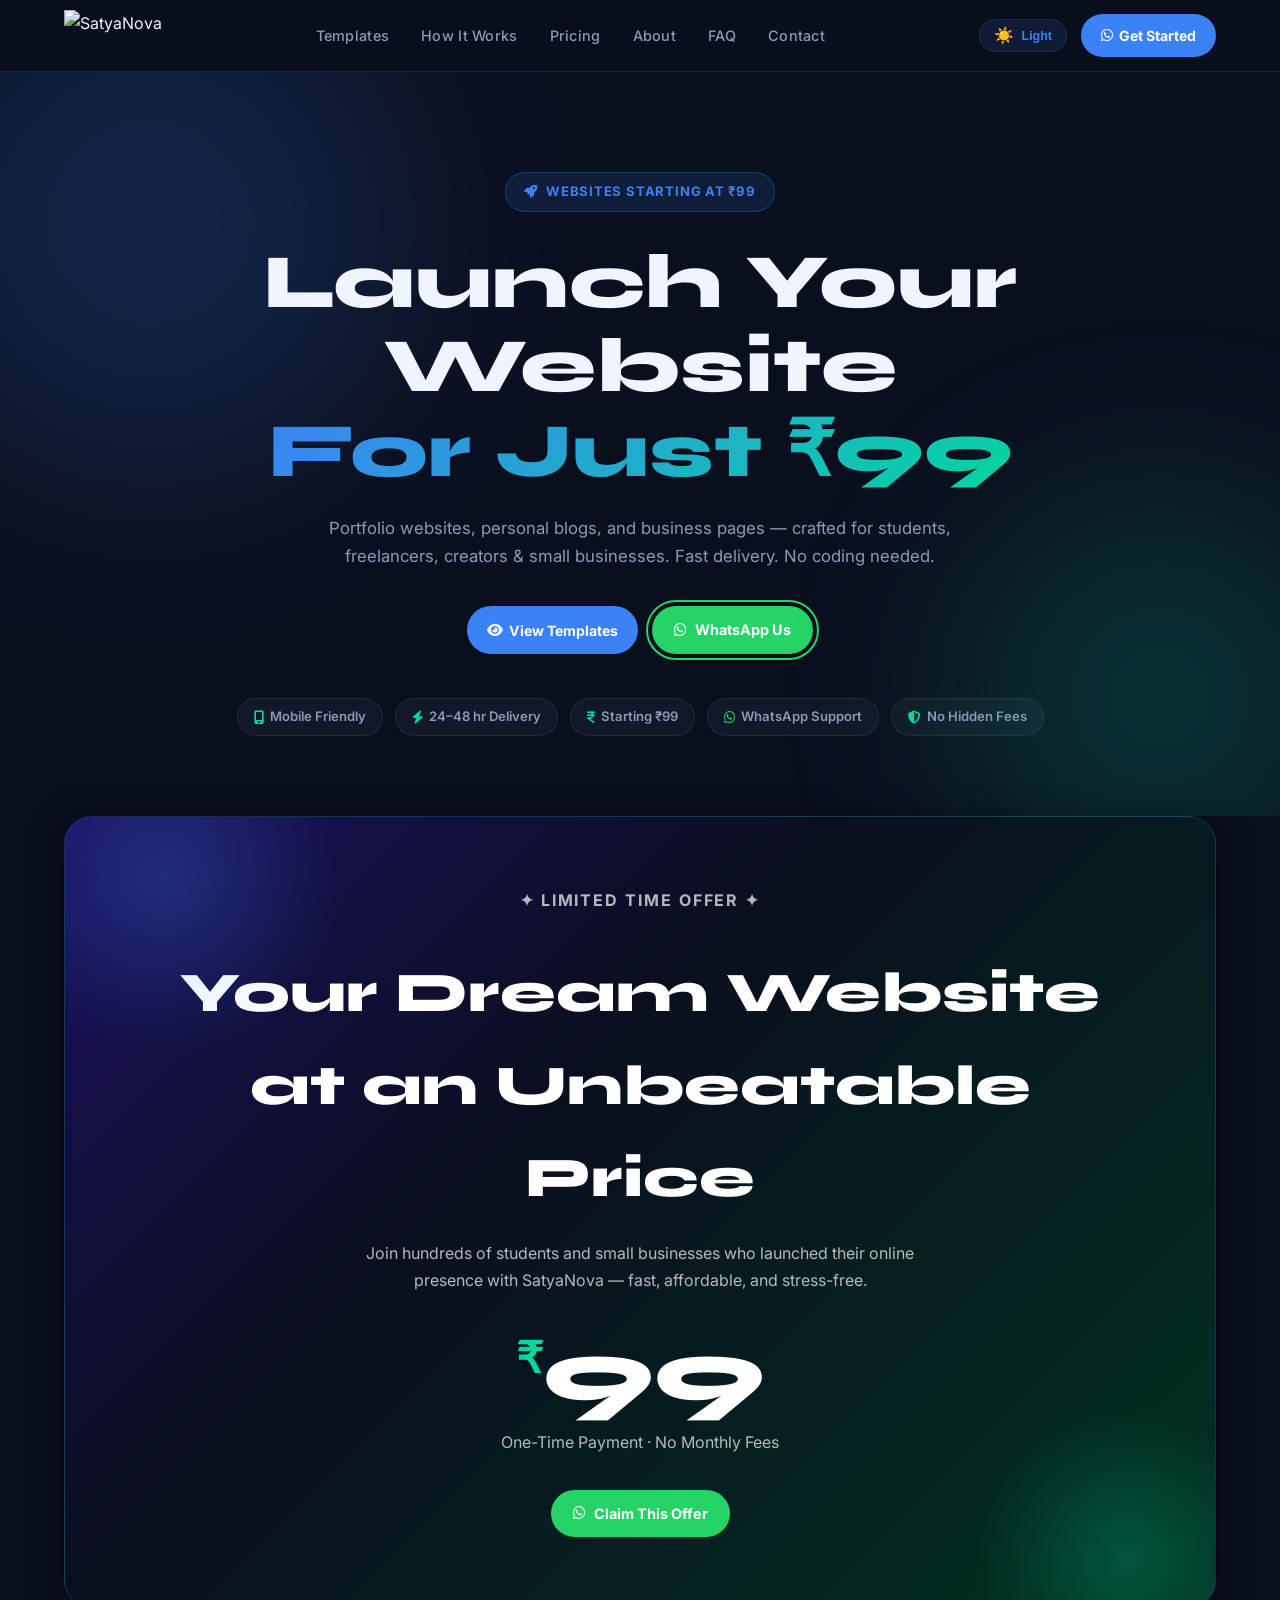
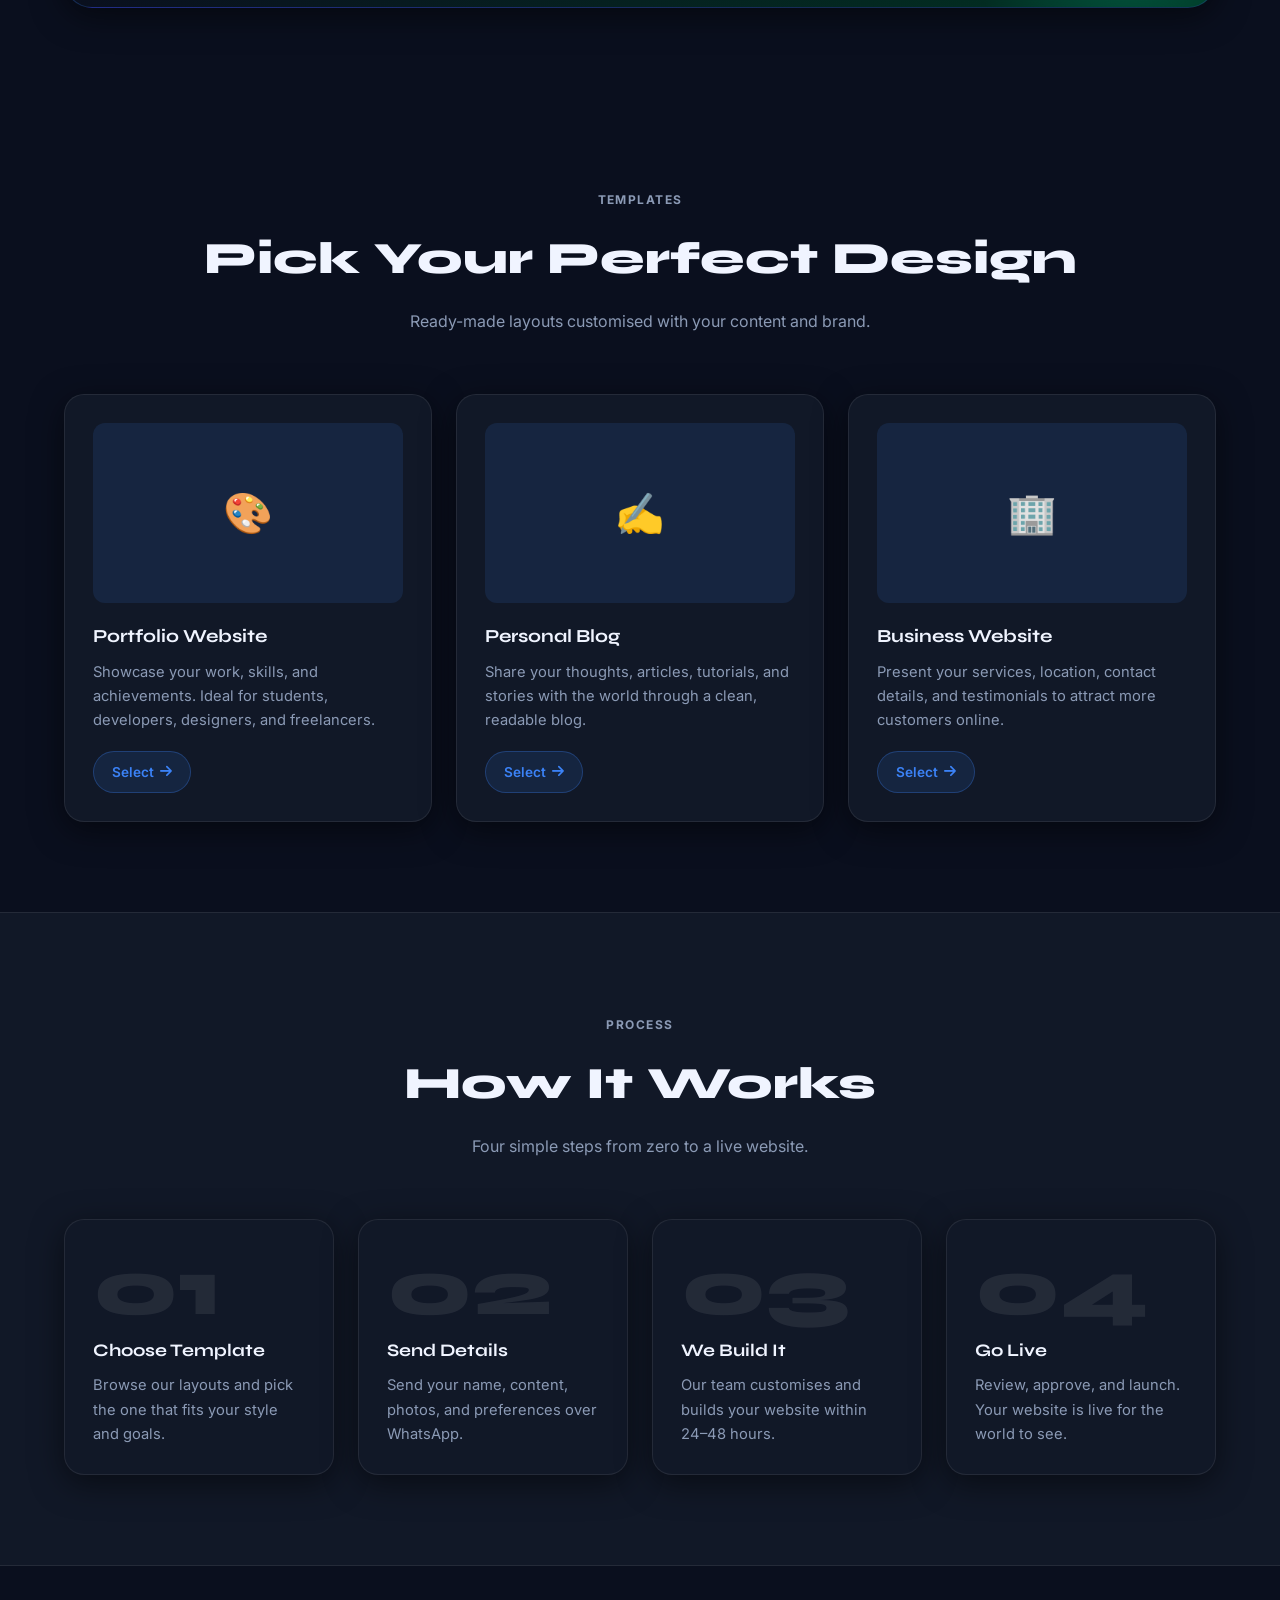
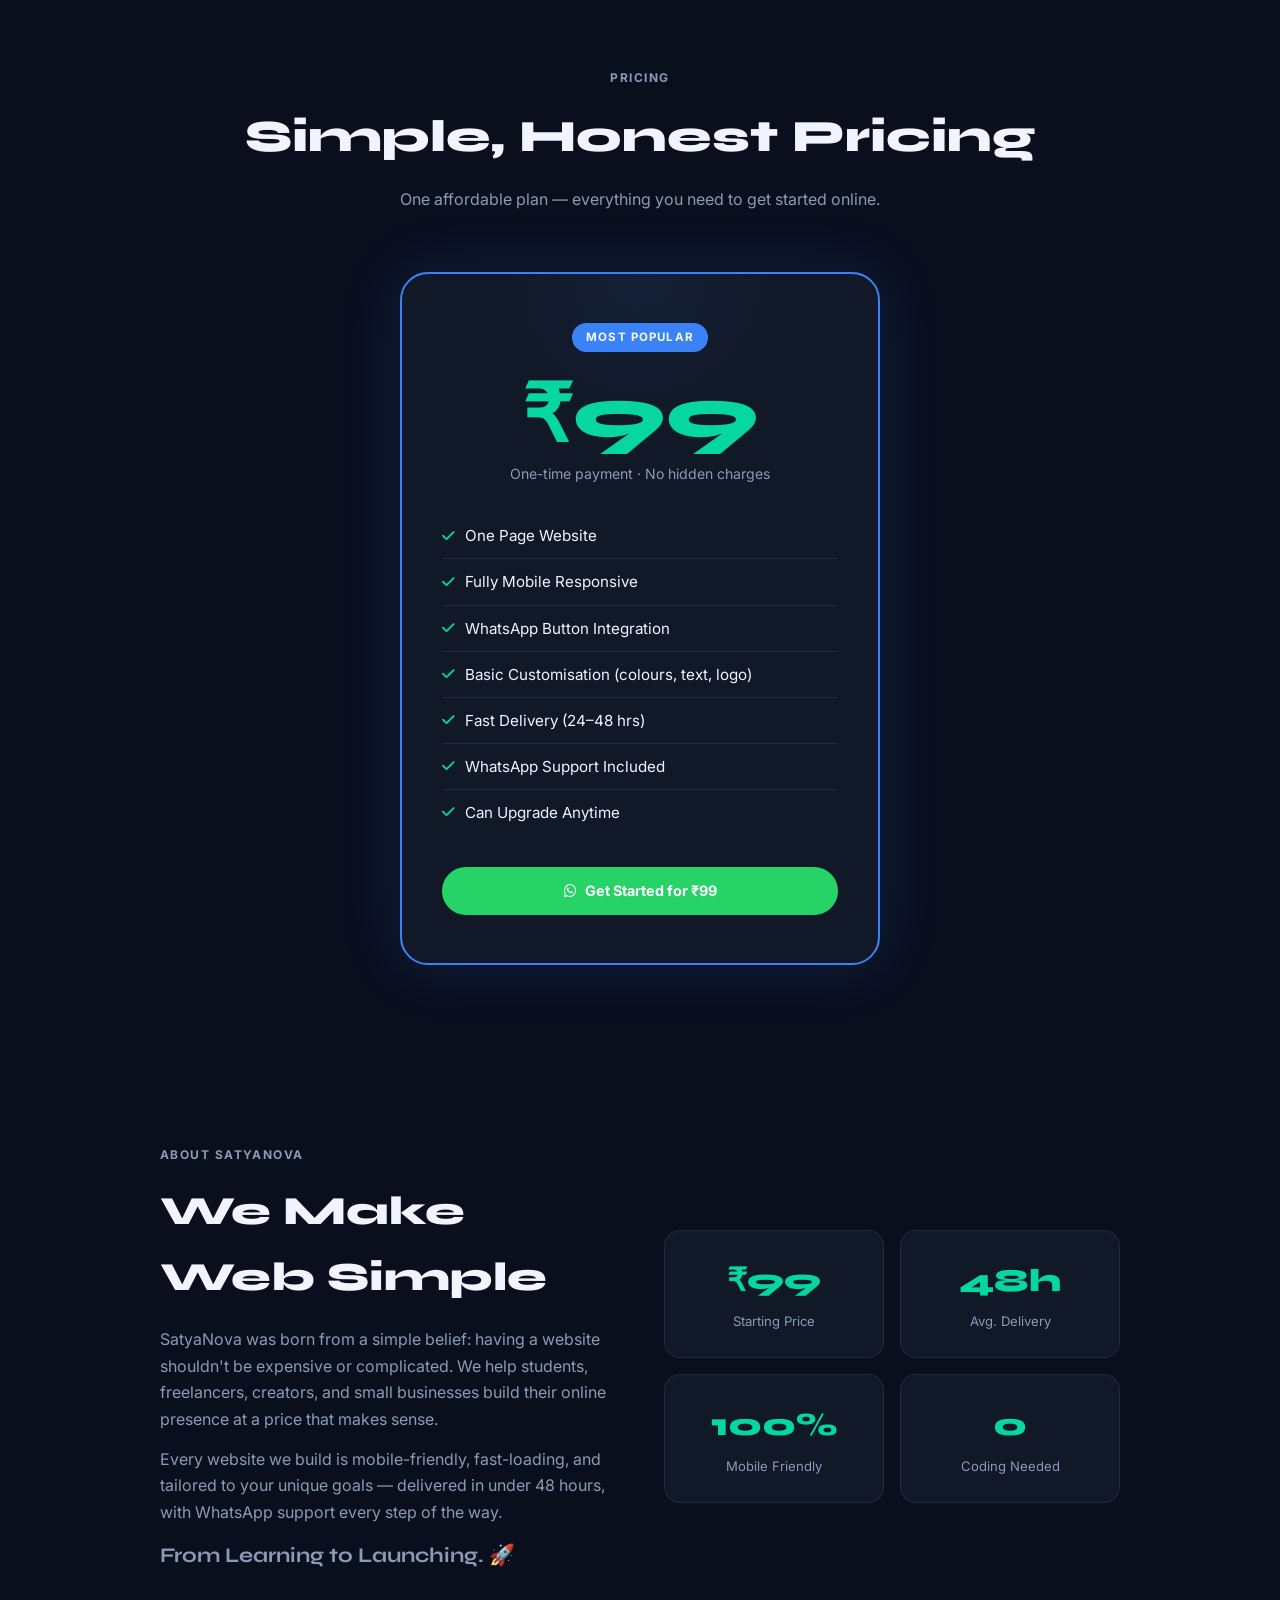
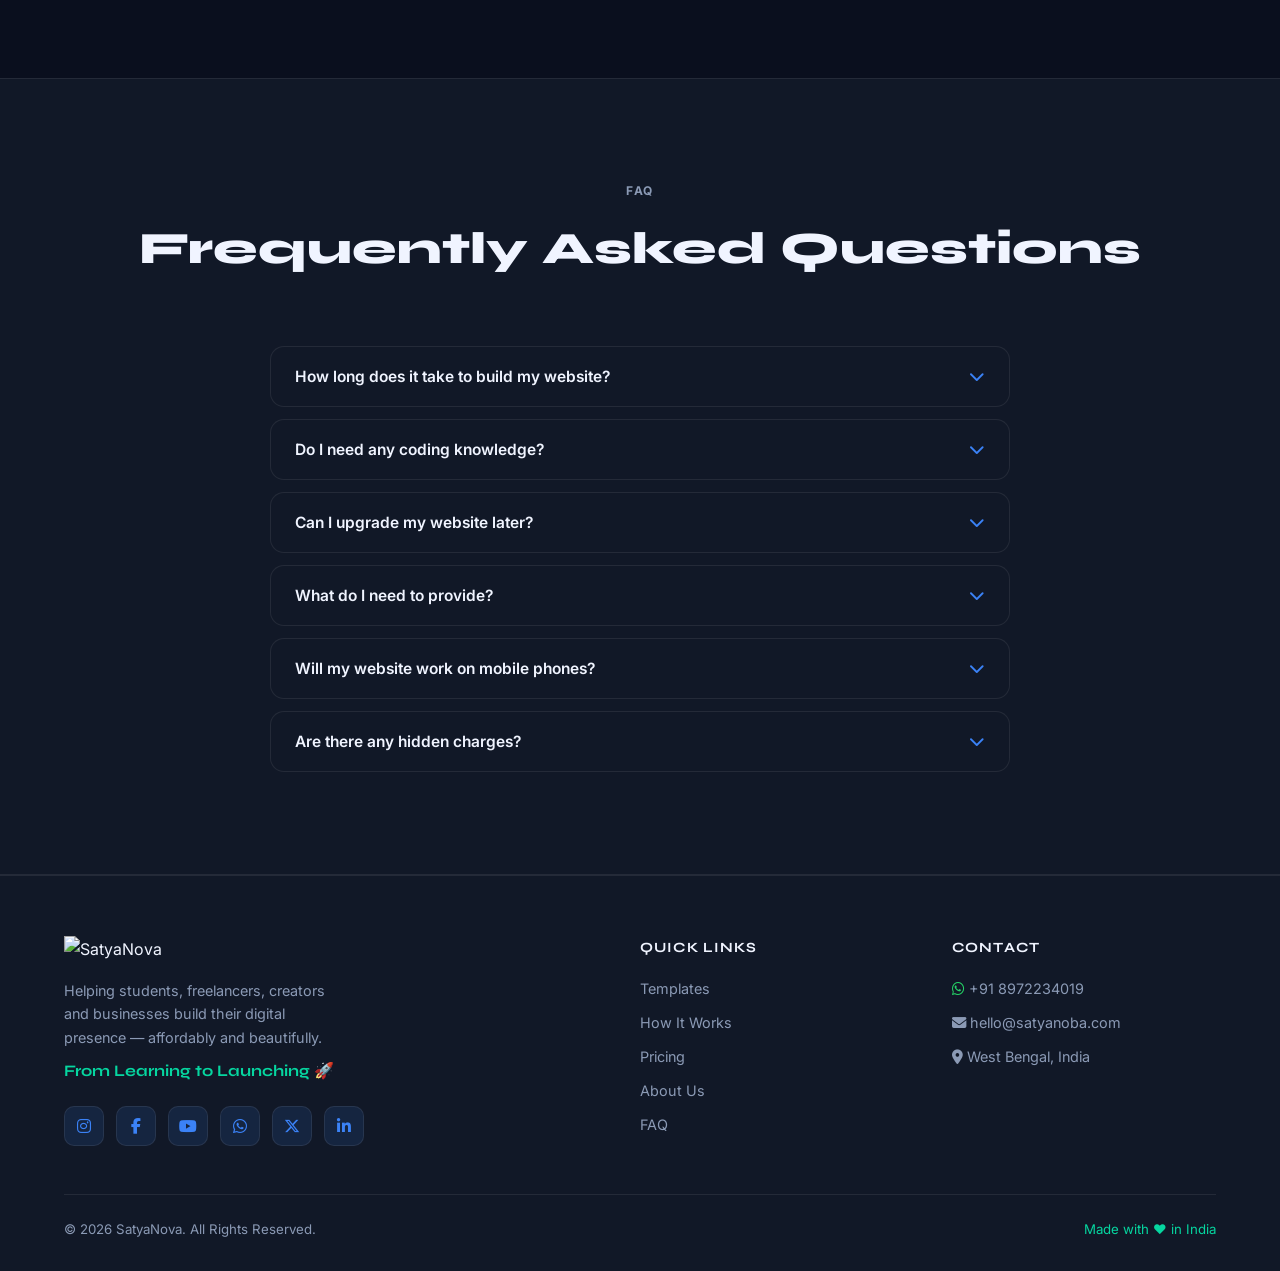
==== index.html @ 3deb3b49 "Update index.html" ====
<!DOCTYPE html>
<html lang="en" data-theme="dark">
<head>
  <meta charset="UTF-8">
  <meta name="viewport" content="width=device-width, initial-scale=1.0">
  <title>SatyaNova – From Learning to Launching</title>

  <!-- Favicon -->
  <link rel="icon" href="Favlogo.png" type="image/png">

  <!-- Google Fonts: Inter for body, Syne for display -->
  <link rel="preconnect" href="https://fonts.googleapis.com">
  <link href="https://fonts.googleapis.com/css2?family=Inter:wght@400;500;600;700&family=Syne:wght@700;800&display=swap" rel="stylesheet">

  <!-- Font Awesome for social icons & hamburger -->
  <link rel="stylesheet" href="https://cdnjs.cloudflare.com/ajax/libs/font-awesome/6.5.0/css/all.min.css">

  <style>
    /* ============================================================
       DESIGN TOKENS — both themes live here as CSS variables
       Light theme is default override via [data-theme="light"]
    ============================================================ */
    :root {
      /* Dark theme palette */
      --bg:          #0a0f1e;
      --bg-card:     #111827;
      --bg-nav:      rgba(10,15,30,0.85);
      --border:      rgba(255,255,255,0.08);
      --text-primary:#f0f4ff;
      --text-muted:  #8b9ab5;
      --accent:      #3b82f6;       /* Blue */
      --accent-soft: rgba(59,130,246,0.12);
      --accent2:     #06d6a0;       /* Mint — signature accent */
      --wa-green:    #25d366;       /* WhatsApp green */
      --wa-hover:    #1ebe5b;
      --shadow:      0 8px 32px rgba(0,0,0,0.5);
      --radius-card: 20px;
      --transition:  0.35s cubic-bezier(0.4,0,0.2,1);
    }

    /* Light theme overrides */
    [data-theme="light"] {
      --bg:          #f0f4ff;
      --bg-card:     #ffffff;
      --bg-nav:      rgba(240,244,255,0.9);
      --border:      rgba(0,0,0,0.08);
      --text-primary:#0a0f1e;
      --text-muted:  #5a6a85;
      --accent:      #2563eb;
      --accent-soft: rgba(37,99,235,0.10);
      --accent2:     #059669;
      --shadow:      0 8px 32px rgba(0,0,0,0.10);
    }

    /* ============================================================
       RESET & BASE
    ============================================================ */
    *, *::before, *::after { margin:0; padding:0; box-sizing:border-box; }
    html { scroll-behavior: smooth; }

    body {
      font-family: 'Inter', sans-serif;
      background: var(--bg);
      color: var(--text-primary);
      line-height: 1.65;
      transition: background var(--transition), color var(--transition);
      overflow-x: hidden;
    }

    /* Smooth theme switch on all key elements */
    header, .card, footer, .mobile-drawer { transition: background var(--transition), border-color var(--transition); }

    /* ============================================================
       NAVBAR
    ============================================================ */
    header {
      position: sticky;
      top: 0;
      z-index: 1000;
      background: var(--bg-nav);
      backdrop-filter: blur(18px);
      -webkit-backdrop-filter: blur(18px);
      border-bottom: 1px solid var(--border);
      padding: 0 5%;
      height: 72px;
      display: flex;
      align-items: center;
      justify-content: space-between;
    }

    /* Logo image */
    .logo img {
      height: 52px;
      object-fit: contain;
      display: block;
    }

    /* Desktop nav links */
    .nav-links {
      display: flex;
      gap: 32px;
      align-items: center;
    }

    .nav-links a {
      text-decoration: none;
      color: var(--text-muted);
      font-size: 0.9rem;
      font-weight: 500;
      letter-spacing: 0.02em;
      transition: color var(--transition);
      position: relative;
    }

    /* Underline hover effect */
    .nav-links a::after {
      content: '';
      position: absolute;
      left: 0; bottom: -4px;
      width: 0; height: 2px;
      background: var(--accent2);
      border-radius: 2px;
      transition: width var(--transition);
    }

    .nav-links a:hover { color: var(--text-primary); }
    .nav-links a:hover::after { width: 100%; }

    /* Right side header group */
    .header-right {
      display: flex;
      align-items: center;
      gap: 14px;
    }

    /* Theme toggle pill */
    .theme-toggle {
      display: flex;
      align-items: center;
      gap: 8px;
      background: var(--accent-soft);
      border: 1px solid var(--border);
      border-radius: 999px;
      padding: 6px 14px;
      cursor: pointer;
      font-size: 0.78rem;
      font-weight: 600;
      color: var(--accent);
      transition: background var(--transition), transform 0.2s;
      user-select: none;
      white-space: nowrap;
    }

    .theme-toggle:hover { transform: scale(1.04); }

    /* Theme icon rotates on switch */
    .theme-toggle .icon {
      font-size: 1rem;
      transition: transform 0.5s cubic-bezier(0.4,0,0.2,1), opacity 0.3s;
    }

    /* Desktop CTA button */
    .btn-primary {
      background: var(--accent);
      color: #fff;
      padding: 10px 20px;
      border-radius: 999px;
      text-decoration: none;
      font-weight: 700;
      font-size: 0.88rem;
      transition: transform 0.2s, box-shadow 0.2s, background var(--transition);
      display: inline-flex;
      align-items: center;
      gap: 6px;
    }

    .btn-primary:hover {
      transform: translateY(-2px);
      box-shadow: 0 6px 20px rgba(59,130,246,0.4);
    }

    /* WhatsApp green button */
    .btn-wa {
      background: var(--wa-green);
      color: #fff;
      padding: 12px 22px;
      border-radius: 999px;
      text-decoration: none;
      font-weight: 700;
      font-size: 0.9rem;
      display: inline-flex;
      align-items: center;
      gap: 8px;
      transition: transform 0.2s, box-shadow 0.2s;
    }

    .btn-wa:hover {
      background: var(--wa-hover);
      transform: translateY(-2px);
      box-shadow: 0 6px 20px rgba(37,211,102,0.45);
    }

    /* Hamburger icon — mobile only */
    .hamburger {
      display: none;
      background: none;
      border: none;
      color: var(--text-primary);
      font-size: 1.6rem;
      cursor: pointer;
      padding: 4px;
      transition: transform 0.3s;
    }

    /* ============================================================
       MOBILE DRAWER MENU
    ============================================================ */
    .mobile-drawer {
      position: fixed;
      top: 72px; left: 0; right: 0;
      background: var(--bg-card);
      border-bottom: 1px solid var(--border);
      z-index: 999;
      padding: 20px 5% 28px;
      display: flex;
      flex-direction: column;
      gap: 4px;

      /* Slide in/out animation */
      transform: translateY(-110%);
      opacity: 0;
      transition: transform 0.4s cubic-bezier(0.4,0,0.2,1), opacity 0.3s;
      pointer-events: none;
    }

    /* Drawer open state */
    .mobile-drawer.open {
      transform: translateY(0);
      opacity: 1;
      pointer-events: all;
    }

    .mobile-drawer a {
      text-decoration: none;
      color: var(--text-primary);
      font-size: 1rem;
      font-weight: 500;
      padding: 12px 0;
      border-bottom: 1px solid var(--border);
      display: flex;
      align-items: center;
      gap: 10px;
      transition: color 0.2s, padding-left 0.2s;
    }

    .mobile-drawer a:hover { color: var(--accent2); padding-left: 6px; }
    .mobile-drawer a:last-child { border-bottom: none; }

    /* Green WhatsApp button inside mobile menu */
    .mobile-drawer .drawer-wa {
      margin-top: 16px;
      background: var(--wa-green);
      color: #fff;
      padding: 14px;
      border-radius: 14px;
      text-align: center;
      font-weight: 700;
      justify-content: center;
      border-bottom: none;
    }

    .mobile-drawer .drawer-wa:hover {
      background: var(--wa-hover);
      padding-left: 0;
      color: #fff;
    }

    /* ============================================================
       HERO SECTION
    ============================================================ */
    .hero {
      text-align: center;
      padding: 100px 5% 80px;
      position: relative;
      overflow: hidden;
    }

    /* Ambient glow blobs behind hero */
    .hero::before, .hero::after {
      content: '';
      position: absolute;
      border-radius: 50%;
      filter: blur(100px);
      opacity: 0.18;
      pointer-events: none;
      transition: opacity var(--transition);
    }

    .hero::before {
      width: 500px; height: 500px;
      background: var(--accent);
      top: -100px; left: -100px;
    }

    .hero::after {
      width: 400px; height: 400px;
      background: var(--accent2);
      bottom: -80px; right: -80px;
    }

    /* Animated badge */
    .badge {
      display: inline-flex;
      align-items: center;
      gap: 8px;
      background: var(--accent-soft);
      border: 1px solid rgba(59,130,246,0.3);
      color: var(--accent);
      padding: 8px 18px;
      border-radius: 999px;
      font-size: 0.82rem;
      font-weight: 700;
      letter-spacing: 0.06em;
      text-transform: uppercase;
      margin-bottom: 28px;
      animation: fadeSlideDown 0.7s ease both;
    }

    /* Big headline using Syne display face */
    .hero h1 {
      font-family: 'Syne', sans-serif;
      font-size: clamp(2.4rem, 6vw, 5rem);
      font-weight: 800;
      line-height: 1.1;
      margin-bottom: 22px;
      animation: fadeSlideDown 0.7s 0.1s ease both;
    }

    /* Gradient text on highlighted word */
    .hero h1 .highlight {
      background: linear-gradient(135deg, var(--accent), var(--accent2));
      -webkit-background-clip: text;
      -webkit-text-fill-color: transparent;
      background-clip: text;
    }

    .hero-sub {
      max-width: 640px;
      margin: 0 auto 36px;
      color: var(--text-muted);
      font-size: 1.05rem;
      animation: fadeSlideDown 0.7s 0.2s ease both;
    }

    .hero-buttons {
      display: flex;
      justify-content: center;
      flex-wrap: wrap;
      gap: 14px;
      animation: fadeSlideDown 0.7s 0.3s ease both;
    }

    /* Trust tags row */
    .trust-row {
      display: flex;
      justify-content: center;
      flex-wrap: wrap;
      gap: 12px;
      margin-top: 44px;
      animation: fadeSlideDown 0.7s 0.4s ease both;
    }

    .trust-tag {
      display: inline-flex;
      align-items: center;
      gap: 6px;
      background: var(--bg-card);
      border: 1px solid var(--border);
      border-radius: 999px;
      padding: 7px 16px;
      font-size: 0.82rem;
      font-weight: 600;
      color: var(--text-muted);
    }

    .trust-tag i { color: var(--accent2); }

    /* ============================================================
       POSTER / PROMO BANNER
    ============================================================ */
    .poster {
      margin: 0 5% 80px;
      border-radius: 28px;
      background: linear-gradient(135deg, #1a1060 0%, #0a0f1e 40%, #003322 100%);
      border: 1px solid rgba(59,130,246,0.25);
      padding: 70px 8%;
      text-align: center;
      position: relative;
      overflow: hidden;
      box-shadow: var(--shadow);
    }

    /* Poster decorative blobs */
    .poster::before {
      content: '';
      position: absolute;
      width: 360px; height: 360px;
      background: radial-gradient(circle, #3b82f6 0%, transparent 70%);
      top: -120px; left: -80px;
      opacity: 0.25;
    }

    .poster::after {
      content: '';
      position: absolute;
      width: 300px; height: 300px;
      background: radial-gradient(circle, #06d6a0 0%, transparent 70%);
      bottom: -100px; right: -60px;
      opacity: 0.22;
    }

    .poster-eyebrow {
      font-size: 0.78rem;
      font-weight: 700;
      letter-spacing: 0.12em;
      text-transform: uppercase;
      color: var(--accent2);
      margin-bottom: 16px;
    }

    .poster h2 {
      font-family: 'Syne', sans-serif;
      font-size: clamp(1.8rem, 4.5vw, 3.5rem);
      font-weight: 800;
      color: #fff;
      margin-bottom: 16px;
      text-align: center;
    }

    .poster p {
      color: rgba(255,255,255,0.7);
      max-width: 560px;
      margin: 0 auto 34px;
      font-size: 1rem;
    }

    .poster-price {
      font-family: 'Syne', sans-serif;
      font-size: clamp(3rem, 8vw, 6rem);
      font-weight: 800;
      color: #fff;
      line-height: 1;
      margin-bottom: 6px;
    }

    .poster-price sup {
      font-size: 0.45em;
      color: var(--accent2);
      vertical-align: super;
    }

    .poster-label {
      color: rgba(255,255,255,0.55);
      font-size: 0.85rem;
      margin-bottom: 30px;
    }

    /* Light theme poster adjustments */
    [data-theme="light"] .poster {
      background: linear-gradient(135deg, #1d4ed8 0%, #0ea5e9 50%, #059669 100%);
    }

    /* ============================================================
       SECTION LAYOUT
    ============================================================ */
    section {
      padding: 90px 5%;
    }

    .section-header {
      text-align: center;
      margin-bottom: 60px;
    }

    .section-eyebrow {
      font-size: 0.75rem;
      font-weight: 700;
      letter-spacing: 0.12em;
      text-transform: uppercase;
      color: var(--accent2);
      margin-bottom: 12px;
    }

    .section-header h2 {
      font-family: 'Syne', sans-serif;
      font-size: clamp(1.8rem, 4vw, 2.8rem);
      font-weight: 800;
      margin-bottom: 0;
    }

    .section-header p {
      color: var(--text-muted);
      margin-top: 12px;
      max-width: 560px;
      margin-left: auto;
      margin-right: auto;
    }

    /* Grid layouts */
    .grid-3 {
      display: grid;
      grid-template-columns: repeat(auto-fit, minmax(270px, 1fr));
      gap: 24px;
    }

    .grid-4 {
      display: grid;
      grid-template-columns: repeat(auto-fit, minmax(200px, 1fr));
      gap: 24px;
    }

    /* ============================================================
       CARDS
    ============================================================ */
    .card {
      background: var(--bg-card);
      border: 1px solid var(--border);
      border-radius: var(--radius-card);
      padding: 28px;
      box-shadow: var(--shadow);
      transition: transform 0.3s, box-shadow 0.3s, border-color 0.3s;
    }

    .card:hover {
      transform: translateY(-6px);
      box-shadow: 0 20px 48px rgba(59,130,246,0.15);
      border-color: rgba(59,130,246,0.35);
    }

    /* Template card image */
    .card .card-img {
      width: 100%;
      height: 180px;
      object-fit: cover;
      border-radius: 12px;
      background: var(--accent-soft);
      margin-bottom: 18px;
      display: flex;
      align-items: center;
      justify-content: center;
      color: var(--accent);
      font-size: 2.5rem;
    }

    .card h3 {
      font-family: 'Syne', sans-serif;
      font-size: 1.15rem;
      font-weight: 700;
      margin-bottom: 8px;
    }

    .card p { color: var(--text-muted); font-size: 0.92rem; }

    /* Select button inside template card */
    .card .btn-select {
      margin-top: 18px;
      display: inline-flex;
      align-items: center;
      gap: 6px;
      background: var(--accent-soft);
      color: var(--accent);
      border: 1px solid rgba(59,130,246,0.3);
      padding: 9px 18px;
      border-radius: 999px;
      text-decoration: none;
      font-size: 0.85rem;
      font-weight: 600;
      transition: background 0.2s, transform 0.2s;
    }

    .card .btn-select:hover {
      background: var(--accent);
      color: #fff;
      transform: translateX(4px);
    }

    /* ============================================================
       HOW IT WORKS — step cards with large number
    ============================================================ */
    .step-card {
      position: relative;
      overflow: hidden;
    }

    .step-num {
      font-family: 'Syne', sans-serif;
      font-size: 5rem;
      font-weight: 800;
      color: var(--border);
      line-height: 1;
      margin-bottom: 8px;
      transition: color var(--transition);
    }

    .step-card:hover .step-num { color: var(--accent-soft); }

    .step-card h3 {
      font-family: 'Syne', sans-serif;
      font-size: 1.1rem;
      font-weight: 700;
      margin-bottom: 8px;
    }

    /* ============================================================
       PRICING CARD
    ============================================================ */
    .pricing-wrap {
      max-width: 480px;
      margin: 0 auto;
    }

    .pricing-card {
      background: var(--bg-card);
      border: 2px solid var(--accent);
      border-radius: 28px;
      padding: 48px 40px;
      text-align: center;
      box-shadow: 0 0 60px rgba(59,130,246,0.15);
      position: relative;
      overflow: hidden;
    }

    /* Subtle glow ring */
    .pricing-card::before {
      content: '';
      position: absolute;
      width: 300px; height: 300px;
      background: radial-gradient(circle, var(--accent) 0%, transparent 70%);
      top: -150px; left: 50%;
      transform: translateX(-50%);
      opacity: 0.08;
    }

    .pricing-badge {
      display: inline-block;
      background: var(--accent);
      color: #fff;
      font-size: 0.72rem;
      font-weight: 700;
      letter-spacing: 0.1em;
      text-transform: uppercase;
      padding: 5px 14px;
      border-radius: 999px;
      margin-bottom: 24px;
    }

    .price-big {
      font-family: 'Syne', sans-serif;
      font-size: 5rem;
      font-weight: 800;
      color: var(--accent2);
      line-height: 1;
      margin-bottom: 6px;
    }

    .price-sub {
      color: var(--text-muted);
      font-size: 0.88rem;
      margin-bottom: 28px;
    }

    .features-list {
      list-style: none;
      margin-bottom: 32px;
      text-align: left;
    }

    .features-list li {
      padding: 10px 0;
      border-bottom: 1px solid var(--border);
      display: flex;
      align-items: center;
      gap: 10px;
      font-size: 0.95rem;
    }

    .features-list li i { color: var(--accent2); font-size: 0.9rem; }
    .features-list li:last-child { border-bottom: none; }

    /* ============================================================
       ABOUT SECTION
    ============================================================ */
    .about-grid {
      display: grid;
      grid-template-columns: 1fr 1fr;
      gap: 48px;
      align-items: center;
      max-width: 960px;
      margin: 0 auto;
    }

    .about-text h2 {
      font-family: 'Syne', sans-serif;
      font-size: clamp(1.8rem, 3.5vw, 2.5rem);
      font-weight: 800;
      margin-bottom: 16px;
      text-align: left;
    }

    .about-text p { color: var(--text-muted); margin-bottom: 14px; }

    .about-tagline {
      font-family: 'Syne', sans-serif;
      font-size: 1.3rem;
      font-weight: 700;
      color: var(--accent2);
      margin-top: 8px;
    }

    /* Stats boxes */
    .stats-grid {
      display: grid;
      grid-template-columns: 1fr 1fr;
      gap: 16px;
    }

    .stat-box {
      background: var(--bg-card);
      border: 1px solid var(--border);
      border-radius: 16px;
      padding: 24px 18px;
      text-align: center;
    }

    .stat-box .stat-num {
      font-family: 'Syne', sans-serif;
      font-size: 2rem;
      font-weight: 800;
      color: var(--accent2);
    }

    .stat-box .stat-label {
      color: var(--text-muted);
      font-size: 0.82rem;
      margin-top: 4px;
    }

    /* ============================================================
       FAQ
    ============================================================ */
    .faq-wrap {
      max-width: 740px;
      margin: 0 auto;
    }

    /* Accordion item */
    .faq-item {
      background: var(--bg-card);
      border: 1px solid var(--border);
      border-radius: 14px;
      margin-bottom: 12px;
      overflow: hidden;
      transition: border-color 0.3s;
    }

    .faq-item.open { border-color: rgba(59,130,246,0.4); }

    .faq-q {
      width: 100%;
      background: none;
      border: none;
      color: var(--text-primary);
      padding: 20px 24px;
      text-align: left;
      font-size: 0.97rem;
      font-weight: 600;
      cursor: pointer;
      display: flex;
      justify-content: space-between;
      align-items: center;
      gap: 16px;
      font-family: 'Inter', sans-serif;
    }

    .faq-q .arrow {
      flex-shrink: 0;
      color: var(--accent);
      transition: transform 0.35s;
    }

    .faq-item.open .faq-q .arrow { transform: rotate(180deg); }

    .faq-a {
      max-height: 0;
      overflow: hidden;
      transition: max-height 0.4s cubic-bezier(0.4,0,0.2,1), padding 0.3s;
      color: var(--text-muted);
      font-size: 0.92rem;
      padding: 0 24px;
    }

    .faq-item.open .faq-a { max-height: 200px; padding-bottom: 20px; }

    /* ============================================================
       FOOTER
    ============================================================ */
    footer {
      background: var(--bg-card);
      border-top: 1px solid var(--border);
      padding: 60px 5% 30px;
    }

    .footer-top {
      display: grid;
      grid-template-columns: 2fr 1fr 1fr;
      gap: 48px;
      margin-bottom: 48px;
    }

    .footer-brand img { height: 56px; margin-bottom: 16px; }

    .footer-brand p {
      color: var(--text-muted);
      font-size: 0.9rem;
      max-width: 280px;
    }

    .footer-brand .tagline {
      font-family: 'Syne', sans-serif;
      font-size: 1rem;
      font-weight: 700;
      color: var(--accent2);
      margin-top: 8px;
    }

    /* Social icons row */
    .social-row {
      display: flex;
      gap: 12px;
      margin-top: 22px;
      flex-wrap: wrap;
    }

    .social-link {
      width: 40px; height: 40px;
      border-radius: 10px;
      background: var(--accent-soft);
      border: 1px solid var(--border);
      display: flex;
      align-items: center;
      justify-content: center;
      color: var(--accent);
      text-decoration: none;
      font-size: 1rem;
      transition: background 0.2s, transform 0.2s, color 0.2s;
    }

    .social-link:hover { transform: translateY(-3px); }
    .social-link.ig:hover { background: #e1306c; color: #fff; border-color: #e1306c; }
    .social-link.fb:hover { background: #1877f2; color: #fff; border-color: #1877f2; }
    .social-link.yt:hover { background: #ff0000; color: #fff; border-color: #ff0000; }
    .social-link.wa:hover { background: var(--wa-green); color: #fff; border-color: var(--wa-green); }
    .social-link.tw:hover { background: #1da1f2; color: #fff; border-color: #1da1f2; }
    .social-link.li:hover { background: #0a66c2; color: #fff; border-color: #0a66c2; }

    /* Footer nav columns */
    .footer-col h4 {
      font-family: 'Syne', sans-serif;
      font-size: 0.88rem;
      font-weight: 700;
      letter-spacing: 0.08em;
      text-transform: uppercase;
      color: var(--text-primary);
      margin-bottom: 18px;
    }

    .footer-col a {
      display: block;
      text-decoration: none;
      color: var(--text-muted);
      font-size: 0.9rem;
      margin-bottom: 10px;
      transition: color 0.2s;
    }

    .footer-col a:hover { color: var(--accent2); }

    /* Footer bottom bar */
    .footer-bottom {
      border-top: 1px solid var(--border);
      padding-top: 24px;
      display: flex;
      justify-content: space-between;
      align-items: center;
      flex-wrap: wrap;
      gap: 12px;
      font-size: 0.83rem;
      color: var(--text-muted);
    }

    /* ============================================================
       ANIMATIONS
    ============================================================ */
    @keyframes fadeSlideDown {
      from { opacity: 0; transform: translateY(-20px); }
      to   { opacity: 1; transform: translateY(0); }
    }

    /* Scroll reveal — js adds .revealed */
    .reveal {
      opacity: 0;
      transform: translateY(32px);
      transition: opacity 0.65s cubic-bezier(0.4,0,0.2,1),
                  transform 0.65s cubic-bezier(0.4,0,0.2,1);
    }

    .reveal.revealed {
      opacity: 1;
      transform: translateY(0);
    }

    /* Stagger children inside a grid */
    .reveal-stagger > * {
      opacity: 0;
      transform: translateY(28px);
      transition: opacity 0.55s cubic-bezier(0.4,0,0.2,1),
                  transform 0.55s cubic-bezier(0.4,0,0.2,1);
    }

    .reveal-stagger.revealed > *:nth-child(1) { transition-delay: 0s;    opacity:1; transform:none; }
    .reveal-stagger.revealed > *:nth-child(2) { transition-delay: 0.1s;  opacity:1; transform:none; }
    .reveal-stagger.revealed > *:nth-child(3) { transition-delay: 0.2s;  opacity:1; transform:none; }
    .reveal-stagger.revealed > *:nth-child(4) { transition-delay: 0.3s;  opacity:1; transform:none; }

    /* Pulse ring on WhatsApp CTA */
    .pulse-ring {
      position: relative;
      display: inline-flex;
    }

    .pulse-ring::after {
      content: '';
      position: absolute;
      inset: -6px;
      border-radius: 999px;
      border: 2px solid var(--wa-green);
      animation: pulse 2s infinite;
      pointer-events: none;
    }

    @keyframes pulse {
      0%   { transform: scale(1);   opacity: 0.7; }
      70%  { transform: scale(1.18); opacity: 0; }
      100% { transform: scale(1.18); opacity: 0; }
    }

    /* ============================================================
       RESPONSIVE
    ============================================================ */
    @media (max-width: 900px) {
      .about-grid { grid-template-columns: 1fr; }
      .about-text h2 { text-align: center; }
      .footer-top { grid-template-columns: 1fr 1fr; }
    }

    @media (max-width: 768px) {
      /* Hide desktop nav, show hamburger */
      .nav-links, .desktop-btn { display: none; }
      .hamburger { display: block; }

      /* Collapse theme toggle label on small screens */
      .theme-toggle span.toggle-label { display: none; }

      .hero { padding: 70px 5% 60px; }
      .poster { margin: 0 4% 60px; padding: 50px 6%; }
      .footer-top { grid-template-columns: 1fr; gap: 32px; }
      .footer-bottom { justify-content: center; text-align: center; }
      .stats-grid { grid-template-columns: 1fr 1fr; }
    }

    @media (max-width: 480px) {
      .hero-buttons { flex-direction: column; align-items: center; }
      .btn-primary, .btn-wa { width: 100%; justify-content: center; max-width: 320px; }
    }

    /* Respect reduced-motion preference */
    @media (prefers-reduced-motion: reduce) {
      *, *::before, *::after { animation-duration: 0.01ms !important; transition-duration: 0.1ms !important; }
    }
  </style>
</head>

<body>

<!-- ============================================================
     NAVBAR
============================================================ -->
<header>
  <!-- Logo: replace MainLogo.png with your own logo file -->
  <div class="logo">
    <img src="MainLogo.png" alt="SatyaNova">
  </div>

  <!-- Desktop navigation links -->
  <nav class="nav-links" aria-label="Main navigation">
    <a href="#templates">Templates</a>
    <a href="#how">How It Works</a>
    <a href="#pricing">Pricing</a>
    <a href="#about">About</a>
    <a href="#faq">FAQ</a>
    <a href="#contact">Contact</a>
  </nav>

  <!-- Right-side controls: theme toggle + CTA + hamburger -->
  <div class="header-right">

    <!-- Light / Dark theme toggle pill -->
    <button class="theme-toggle" id="themeToggle" aria-label="Toggle theme" title="Switch theme">
      <span class="icon" id="themeIcon">☀️</span>
      <span class="toggle-label" id="themeLabel">Light</span>
    </button>

    <!-- Desktop WhatsApp CTA (hidden on mobile) -->
    <a class="btn-primary desktop-btn"
       href="https://wa.me/918972234019?text=Hi%20SatyaNova%2C%20I%20want%20a%20website"
       target="_blank" rel="noopener">
      <i class="fa-brands fa-whatsapp"></i> Get Started
    </a>

    <!-- Hamburger button — visible on mobile only -->
    <button class="hamburger" id="hamburger" aria-label="Open menu" aria-expanded="false">
      <i class="fa-solid fa-bars" id="hamIcon"></i>
    </button>
  </div>
</header>

<!-- ============================================================
     MOBILE DRAWER MENU
============================================================ -->
<div class="mobile-drawer" id="mobileDrawer" role="navigation" aria-label="Mobile navigation">
  <a href="#templates" onclick="closeMenu()"><i class="fa-regular fa-image"></i> Templates</a>
  <a href="#how"       onclick="closeMenu()"><i class="fa-solid fa-list-check"></i> How It Works</a>
  <a href="#pricing"   onclick="closeMenu()"><i class="fa-solid fa-tag"></i> Pricing</a>
  <a href="#about"     onclick="closeMenu()"><i class="fa-solid fa-circle-info"></i> About</a>
  <a href="#faq"       onclick="closeMenu()"><i class="fa-solid fa-circle-question"></i> FAQ</a>
  <a href="#contact"   onclick="closeMenu()"><i class="fa-solid fa-envelope"></i> Contact</a>

  <!-- Big green WhatsApp CTA inside mobile drawer -->
  <a class="drawer-wa btn-wa"
     href="https://wa.me/918972234019?text=Hi%20SatyaNova%2C%20I%20want%20a%20website"
     target="_blank" rel="noopener" onclick="closeMenu()">
    <i class="fa-brands fa-whatsapp"></i> Chat on WhatsApp
  </a>
</div>

<!-- ============================================================
     HERO SECTION
============================================================ -->
<section class="hero">
  <div class="badge">
    <i class="fa-solid fa-rocket"></i>
    Websites Starting at ₹99
  </div>

  <h1>
    Launch Your Website<br>
    <span class="highlight">For Just ₹99</span>
  </h1>

  <p class="hero-sub">
    Portfolio websites, personal blogs, and business pages —
    crafted for students, freelancers, creators & small businesses.
    Fast delivery. No coding needed.
  </p>

  <div class="hero-buttons">
    <a class="btn-primary" href="#templates">
      <i class="fa-solid fa-eye"></i> View Templates
    </a>
    <div class="pulse-ring">
      <a class="btn-wa"
         href="https://wa.me/918972234019?text=Hi%20SatyaNova%2C%20I%20want%20a%20website"
         target="_blank" rel="noopener">
        <i class="fa-brands fa-whatsapp"></i> WhatsApp Us
      </a>
    </div>
  </div>

  <!-- Trust badges row -->
  <div class="trust-row">
    <span class="trust-tag"><i class="fa-solid fa-mobile-screen"></i> Mobile Friendly</span>
    <span class="trust-tag"><i class="fa-solid fa-bolt"></i> 24–48 hr Delivery</span>
    <span class="trust-tag"><i class="fa-solid fa-indian-rupee-sign"></i> Starting ₹99</span>
    <span class="trust-tag"><i class="fa-brands fa-whatsapp" style="color:var(--wa-green)"></i> WhatsApp Support</span>
    <span class="trust-tag"><i class="fa-solid fa-shield-halved"></i> No Hidden Fees</span>
  </div>
</section>

<!-- ============================================================
     MODERN POSTER / PROMO BANNER
============================================================ -->
<div class="poster reveal">
  <p class="poster-eyebrow">✦ Limited Time Offer ✦</p>
  <h2>Your Dream Website<br>at an Unbeatable Price</h2>
  <p>
    Join hundreds of students and small businesses who launched their
    online presence with SatyaNova — fast, affordable, and stress-free.
  </p>
  <div class="poster-price"><sup>₹</sup>99</div>
  <p class="poster-label">One-Time Payment · No Monthly Fees</p>
  <a class="btn-wa"
     href="https://wa.me/918972234019?text=Hi%2C%20I%20want%20the%20%E2%82%B999%20website"
     target="_blank" rel="noopener">
    <i class="fa-brands fa-whatsapp"></i> Claim This Offer
  </a>
</div>

<!-- ============================================================
     TEMPLATES SECTION
============================================================ -->
<section id="templates">
  <div class="section-header reveal">
    <p class="section-eyebrow">Templates</p>
    <h2>Pick Your Perfect Design</h2>
    <p>Ready-made layouts customised with your content and brand.</p>
  </div>

  <div class="grid-3 reveal-stagger">

    <!-- Portfolio template card -->
    <div class="card">
      <div class="card-img">🎨</div>
      <h3>Portfolio Website</h3>
      <p>Showcase your work, skills, and achievements. Ideal for students, developers, designers, and freelancers.</p>
      <a class="btn-select"
         href="https://wa.me/918972234019?text=I%20want%20the%20Portfolio%20Template"
         target="_blank" rel="noopener">
        Select <i class="fa-solid fa-arrow-right"></i>
      </a>
    </div>

    <!-- Blog template card -->
    <div class="card">
      <div class="card-img">✍️</div>
      <h3>Personal Blog</h3>
      <p>Share your thoughts, articles, tutorials, and stories with the world through a clean, readable blog.</p>
      <a class="btn-select"
         href="https://wa.me/918972234019?text=I%20want%20the%20Blog%20Template"
         target="_blank" rel="noopener">
        Select <i class="fa-solid fa-arrow-right"></i>
      </a>
    </div>

    <!-- Business template card -->
    <div class="card">
      <div class="card-img">🏢</div>
      <h3>Business Website</h3>
      <p>Present your services, location, contact details, and testimonials to attract more customers online.</p>
      <a class="btn-select"
         href="https://wa.me/918972234019?text=I%20want%20the%20Business%20Template"
         target="_blank" rel="noopener">
        Select <i class="fa-solid fa-arrow-right"></i>
      </a>
    </div>

  </div>
</section>

<!-- ============================================================
     HOW IT WORKS
============================================================ -->
<section id="how" style="background:var(--bg-card);border-top:1px solid var(--border);border-bottom:1px solid var(--border);">
  <div class="section-header reveal">
    <p class="section-eyebrow">Process</p>
    <h2>How It Works</h2>
    <p>Four simple steps from zero to a live website.</p>
  </div>

  <div class="grid-4 reveal-stagger">

    <div class="card step-card">
      <div class="step-num">01</div>
      <h3>Choose Template</h3>
      <p>Browse our layouts and pick the one that fits your style and goals.</p>
    </div>

    <div class="card step-card">
      <div class="step-num">02</div>
      <h3>Send Details</h3>
      <p>Send your name, content, photos, and preferences over WhatsApp.</p>
    </div>

    <div class="card step-card">
      <div class="step-num">03</div>
      <h3>We Build It</h3>
      <p>Our team customises and builds your website within 24–48 hours.</p>
    </div>

    <div class="card step-card">
      <div class="step-num">04</div>
      <h3>Go Live</h3>
      <p>Review, approve, and launch. Your website is live for the world to see.</p>
    </div>

  </div>
</section>

<!-- ============================================================
     PRICING
============================================================ -->
<section id="pricing">
  <div class="section-header reveal">
    <p class="section-eyebrow">Pricing</p>
    <h2>Simple, Honest Pricing</h2>
    <p>One affordable plan — everything you need to get started online.</p>
  </div>

  <div class="pricing-wrap reveal">
    <div class="pricing-card">
      <span class="pricing-badge">Most Popular</span>
      <div class="price-big">₹99</div>
      <p class="price-sub">One-time payment · No hidden charges</p>

      <ul class="features-list">
        <li><i class="fa-solid fa-check"></i> One Page Website</li>
        <li><i class="fa-solid fa-check"></i> Fully Mobile Responsive</li>
        <li><i class="fa-solid fa-check"></i> WhatsApp Button Integration</li>
        <li><i class="fa-solid fa-check"></i> Basic Customisation (colours, text, logo)</li>
        <li><i class="fa-solid fa-check"></i> Fast Delivery (24–48 hrs)</li>
        <li><i class="fa-solid fa-check"></i> WhatsApp Support Included</li>
        <li><i class="fa-solid fa-check"></i> Can Upgrade Anytime</li>
      </ul>

      <a class="btn-wa"
         href="https://wa.me/918972234019?text=Hi%2C%20I%20want%20the%20%E2%82%B999%20plan"
         target="_blank" rel="noopener" style="width:100%;justify-content:center;">
        <i class="fa-brands fa-whatsapp"></i> Get Started for ₹99
      </a>
    </div>
  </div>
</section>

<!-- ============================================================
     ABOUT SECTION
============================================================ -->
<section id="about">
  <div class="about-grid reveal">

    <div class="about-text">
      <p class="section-eyebrow">About SatyaNova</p>
      <h2>We Make Web Simple</h2>
      <p>
        SatyaNova was born from a simple belief: having a website shouldn't be
        expensive or complicated. We help students, freelancers, creators, and
        small businesses build their online presence at a price that makes sense.
      </p>
      <p>
        Every website we build is mobile-friendly, fast-loading, and tailored to
        your unique goals — delivered in under 48 hours, with WhatsApp support
        every step of the way.
      </p>
      <p class="about-tagline">From Learning to Launching. 🚀</p>
    </div>

    <!-- Stats grid -->
    <div class="stats-grid">
      <div class="stat-box">
        <div class="stat-num">₹99</div>
        <div class="stat-label">Starting Price</div>
      </div>
      <div class="stat-box">
        <div class="stat-num">48h</div>
        <div class="stat-label">Avg. Delivery</div>
      </div>
      <div class="stat-box">
        <div class="stat-num">100%</div>
        <div class="stat-label">Mobile Friendly</div>
      </div>
      <div class="stat-box">
        <div class="stat-num">0</div>
        <div class="stat-label">Coding Needed</div>
      </div>
    </div>

  </div>
</section>

<!-- ============================================================
     FAQ SECTION
============================================================ -->
<section id="faq" style="background:var(--bg-card);border-top:1px solid var(--border);border-bottom:1px solid var(--border);">
  <div class="section-header reveal">
    <p class="section-eyebrow">FAQ</p>
    <h2>Frequently Asked Questions</h2>
  </div>

  <div class="faq-wrap">

    <div class="faq-item">
      <button class="faq-q" onclick="toggleFaq(this)">
        How long does it take to build my website?
        <i class="fa-solid fa-chevron-down arrow"></i>
      </button>
      <div class="faq-a">
        Most websites are delivered within <strong>24–48 hours</strong> after you send your content and details over WhatsApp.
      </div>
    </div>

    <div class="faq-item">
      <button class="faq-q" onclick="toggleFaq(this)">
        Do I need any coding knowledge?
        <i class="fa-solid fa-chevron-down arrow"></i>
      </button>
      <div class="faq-a">
        Not at all! We handle everything from design to deployment. You just send us your content and we take care of the rest.
      </div>
    </div>

    <div class="faq-item">
      <button class="faq-q" onclick="toggleFaq(this)">
        Can I upgrade my website later?
        <i class="fa-solid fa-chevron-down arrow"></i>
      </button>
      <div class="faq-a">
        Yes, absolutely. You can upgrade to a multi-page website, add features, or change the design anytime. Just message us on WhatsApp.
      </div>
    </div>

    <div class="faq-item">
      <button class="faq-q" onclick="toggleFaq(this)">
        What do I need to provide?
        <i class="fa-solid fa-chevron-down arrow"></i>
      </button>
      <div class="faq-a">
        Just your name, a short bio or description, any photos or logos you have, and the colours/style you prefer. We guide you through the rest.
      </div>
    </div>

    <div class="faq-item">
      <button class="faq-q" onclick="toggleFaq(this)">
        Will my website work on mobile phones?
        <i class="fa-solid fa-chevron-down arrow"></i>
      </button>
      <div class="faq-a">
        Yes! Every website we build is 100% mobile responsive and tested across multiple devices and screen sizes.
      </div>
    </div>

    <div class="faq-item">
      <button class="faq-q" onclick="toggleFaq(this)">
        Are there any hidden charges?
        <i class="fa-solid fa-chevron-down arrow"></i>
      </button>
      <div class="faq-a">
        No. The ₹99 is a one-time payment for the website build. Domain and hosting costs (if needed) are separate and discussed upfront.
      </div>
    </div>

  </div>
</section>

<!-- ============================================================
     FOOTER
============================================================ -->
<footer id="contact">
  <div class="footer-top">

    <!-- Brand column -->
    <div class="footer-brand">
      <!-- Footer logo -->
      <img src="MainLogo.png" alt="SatyaNova">
      <p>Helping students, freelancers, creators and businesses build their digital presence — affordably and beautifully.</p>
      <p class="tagline">From Learning to Launching 🚀</p>

      <!-- Social media icons -->
      <div class="social-row">
        <a href="#" class="social-link ig" aria-label="Instagram" title="Instagram">
          <i class="fa-brands fa-instagram"></i>
        </a>
        <a href="#" class="social-link fb" aria-label="Facebook" title="Facebook">
          <i class="fa-brands fa-facebook-f"></i>
        </a>
        <a href="#" class="social-link yt" aria-label="YouTube" title="YouTube">
          <i class="fa-brands fa-youtube"></i>
        </a>
        <a href="https://wa.me/918972234019" class="social-link wa" target="_blank" rel="noopener" aria-label="WhatsApp" title="WhatsApp">
          <i class="fa-brands fa-whatsapp"></i>
        </a>
        <a href="#" class="social-link tw" aria-label="X / Twitter" title="Twitter / X">
          <i class="fa-brands fa-x-twitter"></i>
        </a>
        <a href="#" class="social-link li" aria-label="LinkedIn" title="LinkedIn">
          <i class="fa-brands fa-linkedin-in"></i>
        </a>
      </div>
    </div>

    <!-- Quick links column -->
    <div class="footer-col">
      <h4>Quick Links</h4>
      <a href="#templates">Templates</a>
      <a href="#how">How It Works</a>
      <a href="#pricing">Pricing</a>
      <a href="#about">About Us</a>
      <a href="#faq">FAQ</a>
    </div>

    <!-- Contact column -->
    <div class="footer-col">
      <h4>Contact</h4>
      <a href="https://wa.me/918972234019" target="_blank" rel="noopener">
        <i class="fa-brands fa-whatsapp" style="color:var(--wa-green)"></i> +91 8972234019
      </a>
      <a href="mailto:hello@satyanoba.com">
        <i class="fa-solid fa-envelope"></i> hello@satyanoba.com
      </a>
      <a href="#">
        <i class="fa-solid fa-location-dot"></i> West Bengal, India
      </a>
    </div>

  </div>

  <!-- Footer bottom bar -->
  <div class="footer-bottom">
    <span>© 2026 SatyaNova. All Rights Reserved.</span>
    <span style="color:var(--accent2)">Made with ❤️ in India</span>
  </div>
</footer>

<!-- ============================================================
     JAVASCRIPT
============================================================ -->
<script>
  /* ---- THEME TOGGLE ---- */
  const html        = document.documentElement;
  const themeToggle = document.getElementById('themeToggle');
  const themeIcon   = document.getElementById('themeIcon');
  const themeLabel  = document.getElementById('themeLabel');

  // Load saved preference from localStorage
  const savedTheme = localStorage.getItem('sn-theme') || 'dark';
  html.setAttribute('data-theme', savedTheme);
  updateToggleUI(savedTheme);

  themeToggle.addEventListener('click', () => {
    const current = html.getAttribute('data-theme');
    const next    = current === 'dark' ? 'light' : 'dark';
    html.setAttribute('data-theme', next);
    localStorage.setItem('sn-theme', next);
    updateToggleUI(next);
  });

  function updateToggleUI(theme) {
    if (theme === 'light') {
      themeIcon.textContent  = '🌙';
      themeLabel.textContent = 'Dark';
    } else {
      themeIcon.textContent  = '☀️';
      themeLabel.textContent = 'Light';
    }
  }

  /* ---- MOBILE HAMBURGER MENU ---- */
  const hamburger    = document.getElementById('hamburger');
  const mobileDrawer = document.getElementById('mobileDrawer');
  const hamIcon      = document.getElementById('hamIcon');
  let menuOpen       = false;

  hamburger.addEventListener('click', () => {
    menuOpen = !menuOpen;
    mobileDrawer.classList.toggle('open', menuOpen);
    hamburger.setAttribute('aria-expanded', menuOpen);
    // Switch between bars and X icon
    hamIcon.className = menuOpen ? 'fa-solid fa-xmark' : 'fa-solid fa-bars';
  });

  // Close drawer when a link is clicked
  function closeMenu() {
    menuOpen = false;
    mobileDrawer.classList.remove('open');
    hamburger.setAttribute('aria-expanded', false);
    hamIcon.className = 'fa-solid fa-bars';
  }

  // Close drawer on outside click
  document.addEventListener('click', (e) => {
    if (menuOpen && !mobileDrawer.contains(e.target) && !hamburger.contains(e.target)) {
      closeMenu();
    }
  });

  /* ---- FAQ ACCORDION ---- */
  function toggleFaq(btn) {
    const item = btn.closest('.faq-item');
    // Close all other open items
    document.querySelectorAll('.faq-item.open').forEach(el => {
      if (el !== item) el.classList.remove('open');
    });
    item.classList.toggle('open');
  }

  /* ---- SCROLL REVEAL ---- */
  const revealEls = document.querySelectorAll('.reveal, .reveal-stagger');

  const observer = new IntersectionObserver((entries) => {
    entries.forEach(entry => {
      if (entry.isIntersecting) {
        entry.target.classList.add('revealed');
        observer.unobserve(entry.target); // Reveal only once
      }
    });
  }, { threshold: 0.12, rootMargin: '0px 0px -40px 0px' });

  revealEls.forEach(el => observer.observe(el));
</script>

</body>
</html>
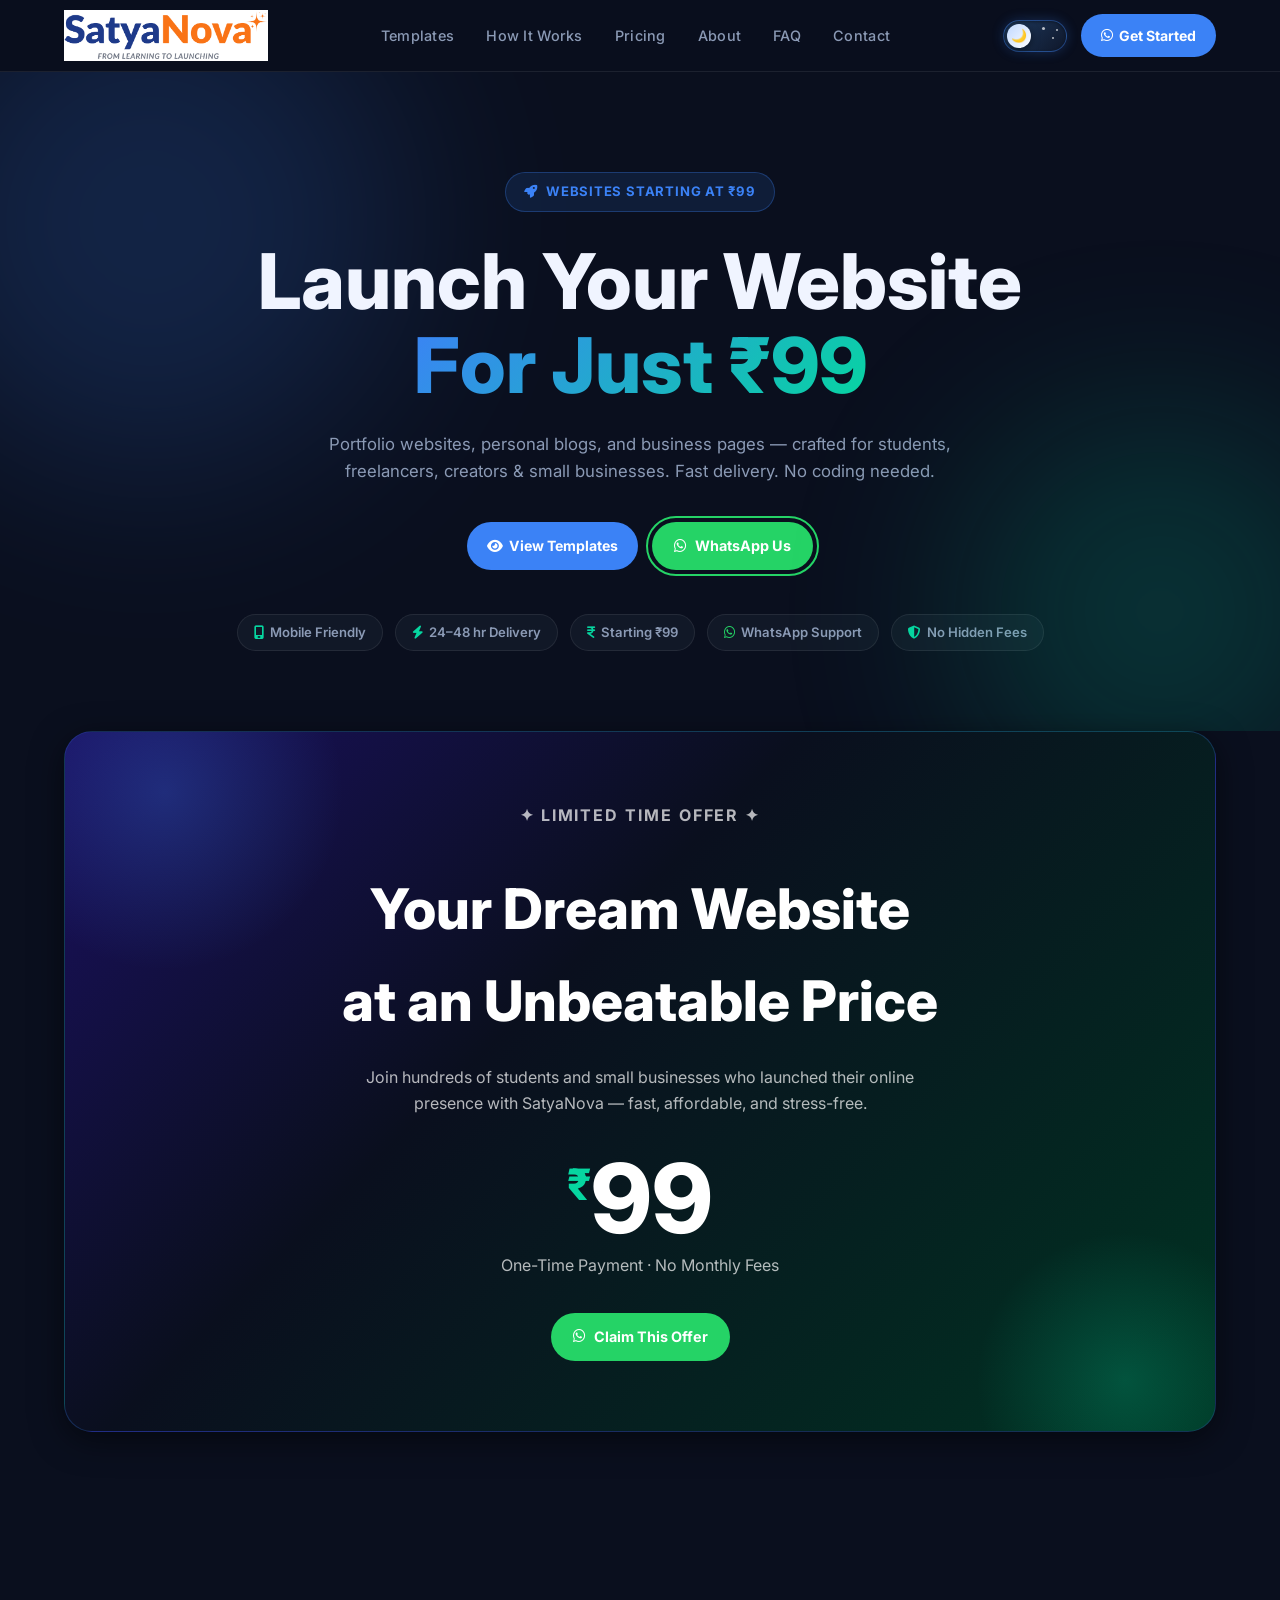
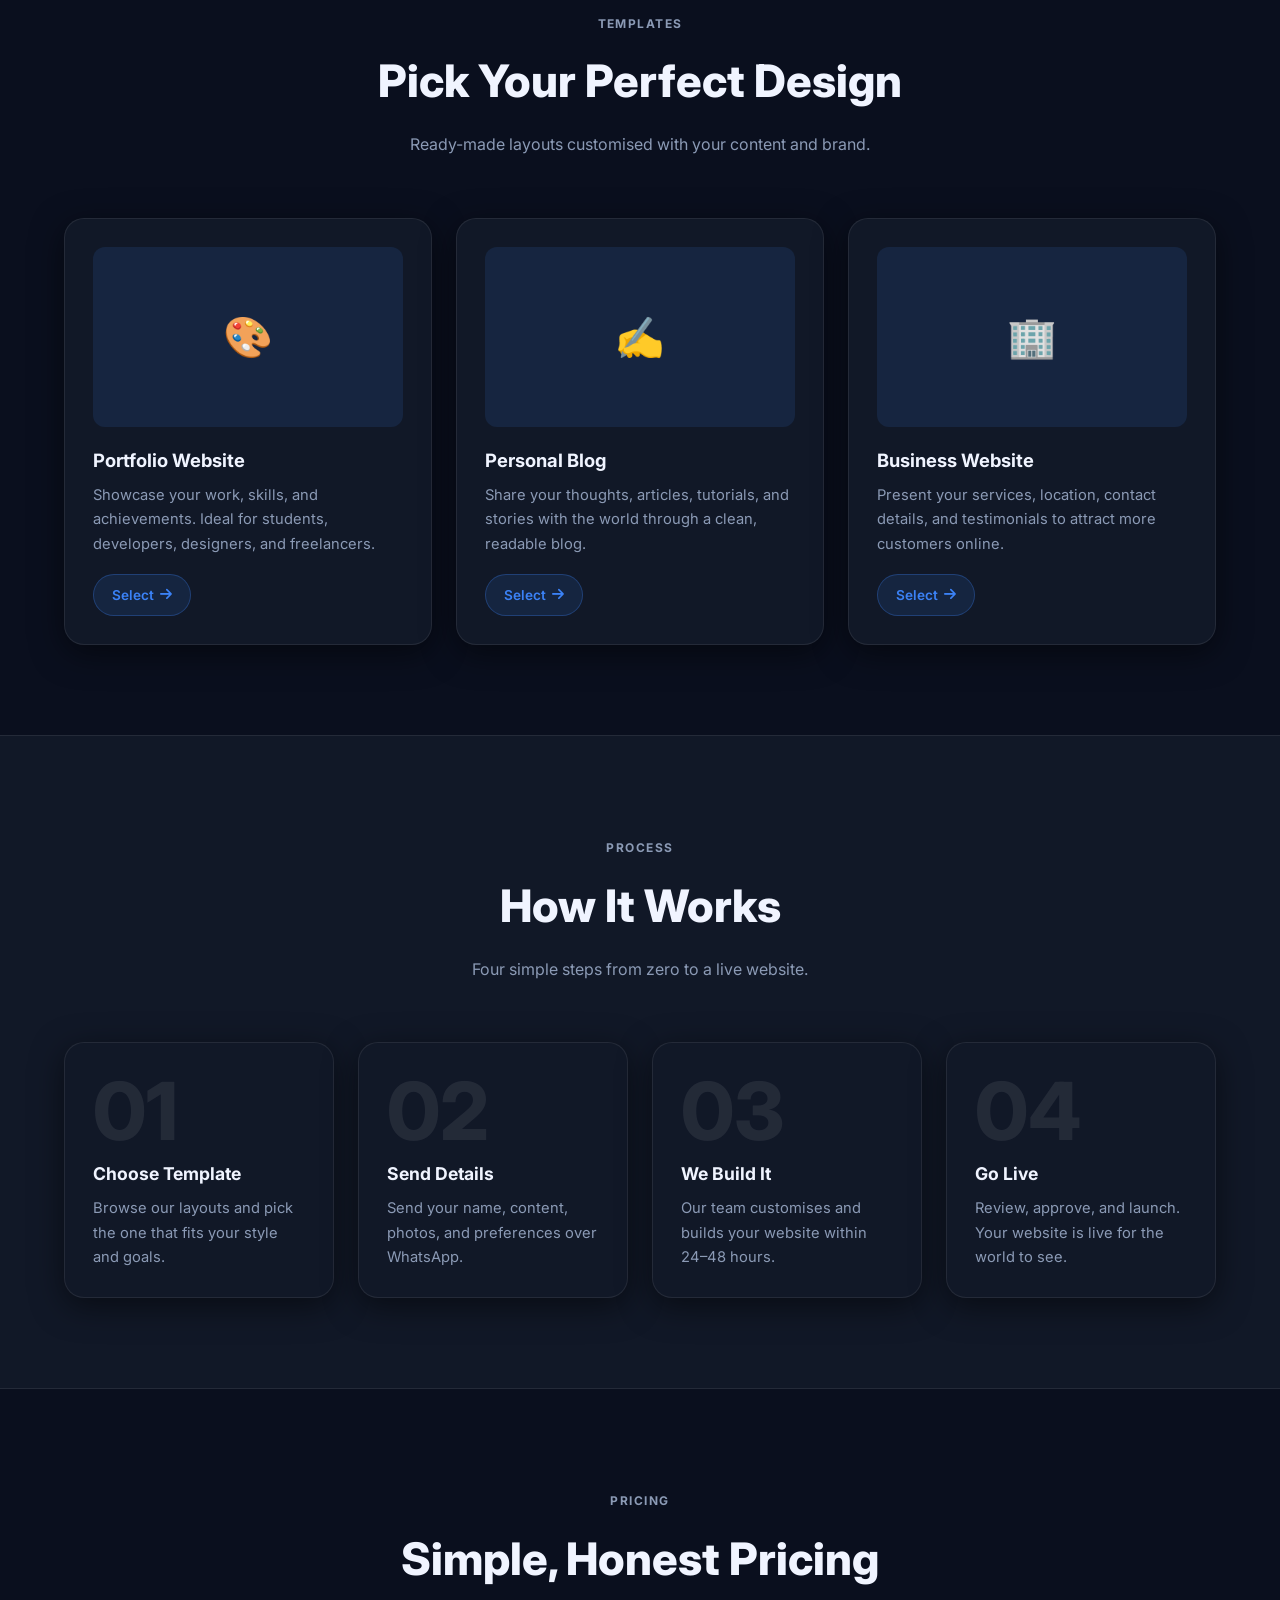
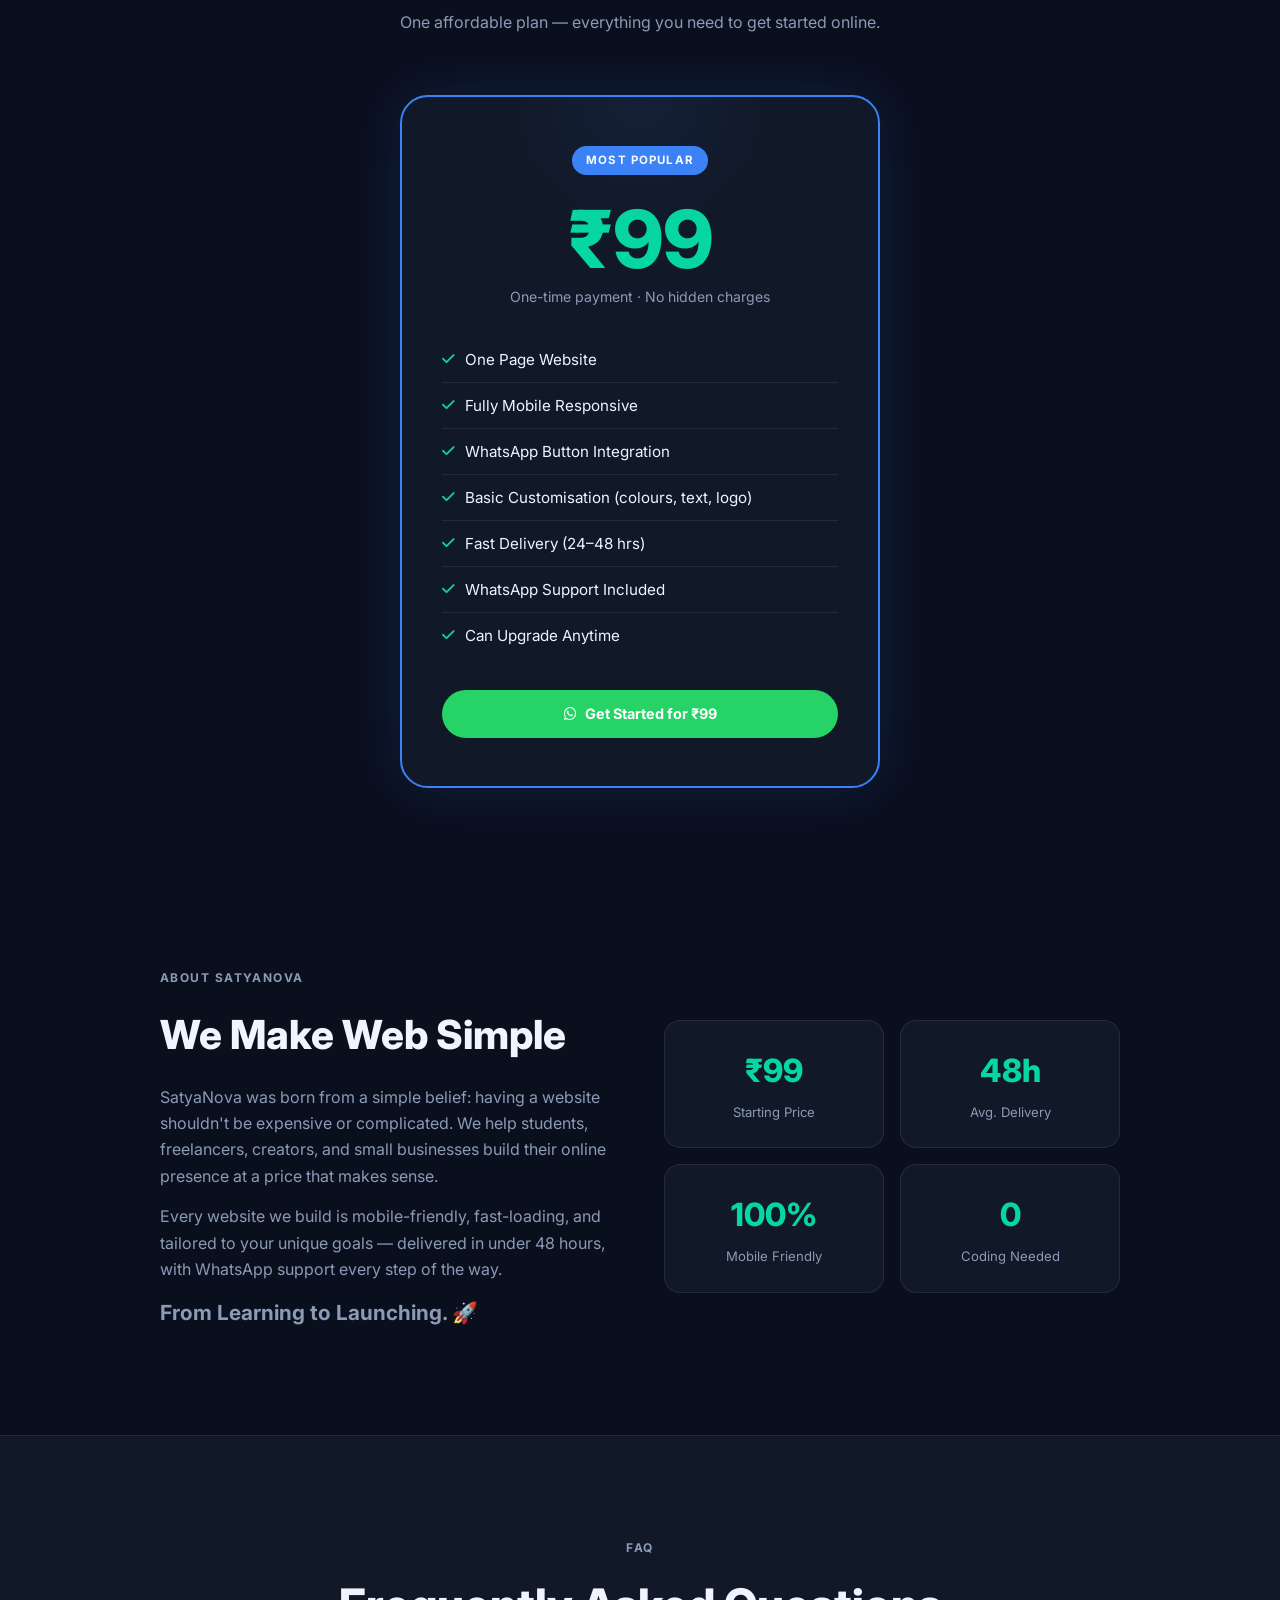
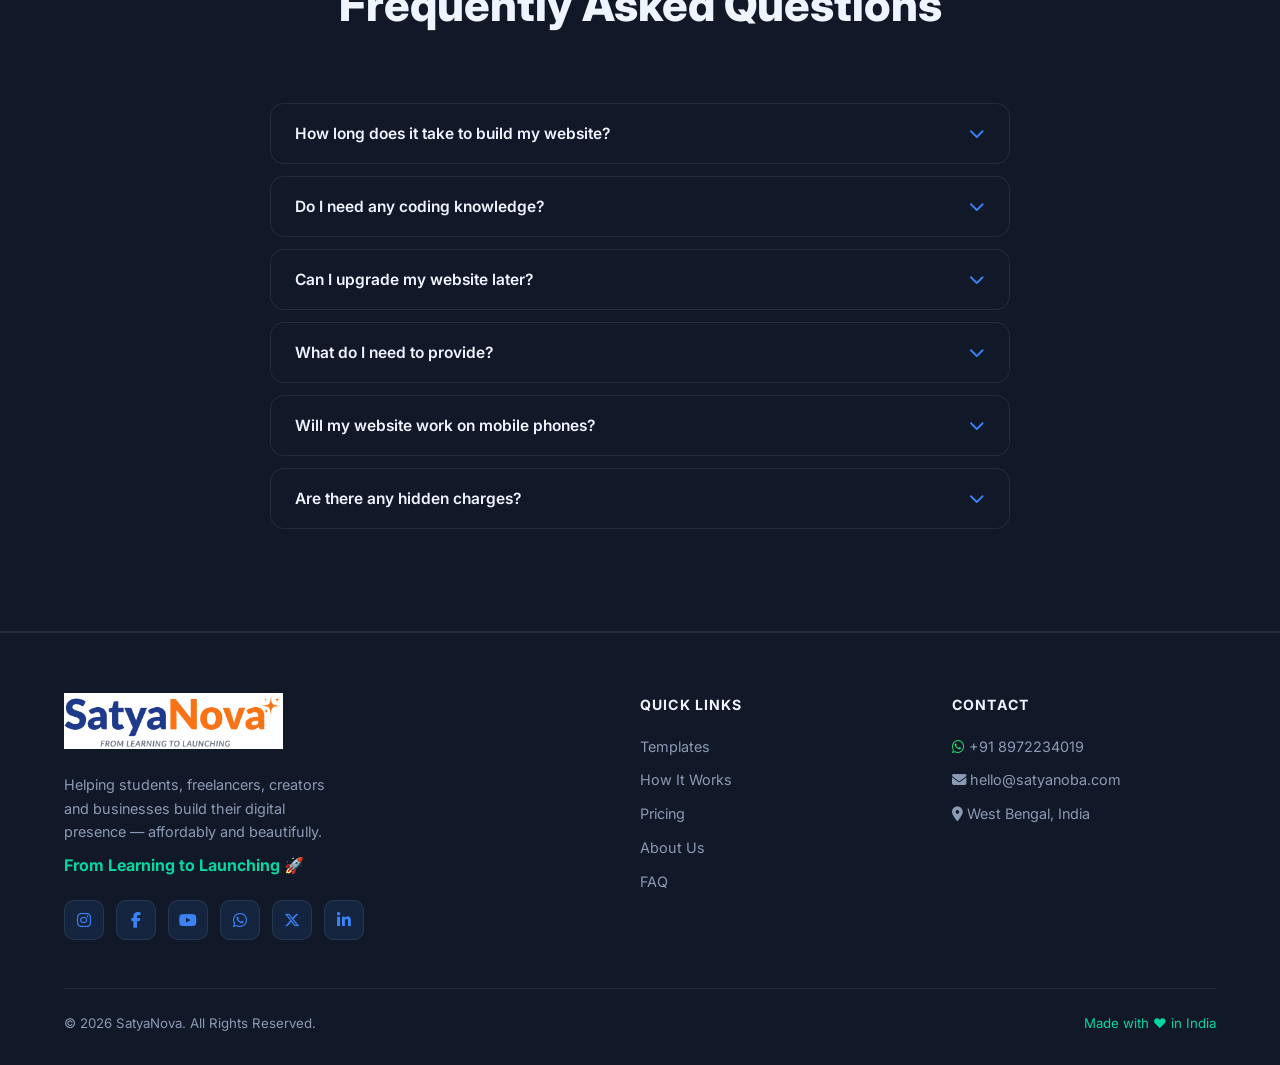
==== commit 122f8e38: "Update index.html" ====
--- a/index.html
+++ b/index.html
@@ -3,14 +3,14 @@
 <head>
   <meta charset="UTF-8">
   <meta name="viewport" content="width=device-width, initial-scale=1.0">
-  <title>SatyaNova – From Learning to Launching</title>
+  <title>SatyaNova</title>
 
   <!-- Favicon -->
   <link rel="icon" href="Favlogo.png" type="image/png">
 
-  <!-- Google Fonts: Inter for body, Syne for display -->
+  <!-- Google Fonts: Inter only — clean modern style -->
   <link rel="preconnect" href="https://fonts.googleapis.com">
-  <link href="https://fonts.googleapis.com/css2?family=Inter:wght@400;500;600;700&family=Syne:wght@700;800&display=swap" rel="stylesheet">
+  <link href="https://fonts.googleapis.com/css2?family=Inter:wght@400;500;600;700;800&display=swap" rel="stylesheet">
 
   <!-- Font Awesome for social icons & hamburger -->
   <link rel="stylesheet" href="https://cdnjs.cloudflare.com/ajax/libs/font-awesome/6.5.0/css/all.min.css">
@@ -133,31 +133,124 @@
       gap: 14px;
     }
 
-    /* Theme toggle pill */
+    /* ---- PREMIUM THEME TOGGLE SWITCH ---- */
+    /* Outer wrapper that holds the track + icons */
     .theme-toggle {
+      position: relative;
       display: flex;
       align-items: center;
-      gap: 8px;
-      background: var(--accent-soft);
-      border: 1px solid var(--border);
+      gap: 0;
+      cursor: pointer;
+      background: none;
+      border: none;
+      padding: 0;
+      user-select: none;
+    }
+
+    /* The toggle track (pill-shaped background) */
+    .toggle-track {
+      width: 64px;
+      height: 32px;
       border-radius: 999px;
-      padding: 6px 14px;
-      cursor: pointer;
-      font-size: 0.78rem;
-      font-weight: 600;
-      color: var(--accent);
-      transition: background var(--transition), transform 0.2s;
-      user-select: none;
-      white-space: nowrap;
-    }
-
-    .theme-toggle:hover { transform: scale(1.04); }
-
-    /* Theme icon rotates on switch */
-    .theme-toggle .icon {
-      font-size: 1rem;
-      transition: transform 0.5s cubic-bezier(0.4,0,0.2,1), opacity 0.3s;
-    }
+      background: linear-gradient(135deg, #1e3a5f, #0f172a);
+      border: 1.5px solid rgba(59,130,246,0.4);
+      position: relative;
+      transition: background 0.4s ease, border-color 0.4s ease, box-shadow 0.4s ease;
+      box-shadow: 0 0 12px rgba(59,130,246,0.25), inset 0 1px 3px rgba(0,0,0,0.4);
+    }
+
+    /* Light mode track style */
+    [data-theme="light"] .toggle-track {
+      background: linear-gradient(135deg, #fde68a, #fbbf24);
+      border-color: rgba(251,191,36,0.6);
+      box-shadow: 0 0 14px rgba(251,191,36,0.4), inset 0 1px 3px rgba(0,0,0,0.15);
+    }
+
+    /* The sliding knob */
+    .toggle-knob {
+      position: absolute;
+      top: 3px;
+      left: 3px;
+      width: 24px;
+      height: 24px;
+      border-radius: 50%;
+      background: linear-gradient(135deg, #c0d8ff, #ffffff);
+      box-shadow: 0 2px 8px rgba(0,0,0,0.5);
+      transition: transform 0.4s cubic-bezier(0.34,1.56,0.64,1),
+                  background 0.4s ease, box-shadow 0.4s ease;
+      display: flex;
+      align-items: center;
+      justify-content: center;
+      font-size: 0.72rem;
+      overflow: hidden;
+    }
+
+    /* Knob slides right in light mode */
+    [data-theme="light"] .toggle-knob {
+      transform: translateX(32px);
+      background: linear-gradient(135deg, #fff7ed, #ffffff);
+      box-shadow: 0 2px 8px rgba(0,0,0,0.2);
+    }
+
+    /* Moon icon (shown in dark mode) */
+    .knob-moon {
+      position: absolute;
+      opacity: 1;
+      transform: scale(1) rotate(0deg);
+      transition: opacity 0.3s, transform 0.4s;
+      font-size: 0.8rem;
+    }
+
+    /* Sun icon (shown in light mode) */
+    .knob-sun {
+      position: absolute;
+      opacity: 0;
+      transform: scale(0.4) rotate(-90deg);
+      transition: opacity 0.3s, transform 0.4s;
+      font-size: 0.85rem;
+    }
+
+    /* Swap icons when light */
+    [data-theme="light"] .knob-moon { opacity: 0; transform: scale(0.4) rotate(90deg); }
+    [data-theme="light"] .knob-sun  { opacity: 1; transform: scale(1) rotate(0deg); }
+
+    /* Stars on the track (dark mode decoration) */
+    .toggle-stars {
+      position: absolute;
+      top: 0; left: 0; right: 0; bottom: 0;
+      border-radius: 999px;
+      overflow: hidden;
+      pointer-events: none;
+    }
+
+    .toggle-stars span {
+      position: absolute;
+      background: #fff;
+      border-radius: 50%;
+      opacity: 0;
+      transition: opacity 0.4s;
+    }
+
+    /* Three small stars */
+    .toggle-stars span:nth-child(1) { width:3px; height:3px; top:6px;  left:38px; }
+    .toggle-stars span:nth-child(2) { width:2px; height:2px; top:16px; left:48px; }
+    .toggle-stars span:nth-child(3) { width:2px; height:2px; top:8px;  left:52px; }
+
+    /* Stars visible in dark mode */
+    [data-theme="dark"] .toggle-stars span { opacity: 0.7; }
+
+    /* Hover glow on track */
+    .theme-toggle:hover .toggle-track {
+      box-shadow: 0 0 20px rgba(59,130,246,0.45), inset 0 1px 3px rgba(0,0,0,0.4);
+    }
+
+    [data-theme="light"] .theme-toggle:hover .toggle-track {
+      box-shadow: 0 0 20px rgba(251,191,36,0.6), inset 0 1px 3px rgba(0,0,0,0.15);
+    }
+
+    /* Active press effect */
+    .theme-toggle:active .toggle-knob { transform: scaleX(1.2); }
+    [data-theme="light"] .theme-toggle:active .toggle-knob { transform: translateX(32px) scaleX(1.2); }
 
     /* Desktop CTA button */
     .btn-primary {
@@ -326,9 +419,9 @@
       animation: fadeSlideDown 0.7s ease both;
     }
 
-    /* Big headline using Syne display face */
+    /* Big headline — clean Inter, no display font */
     .hero h1 {
-      font-family: 'Syne', sans-serif;
+      font-family: 'Inter', sans-serif;
       font-size: clamp(2.4rem, 6vw, 5rem);
       font-weight: 800;
       line-height: 1.1;
@@ -429,7 +522,7 @@
     }
 
     .poster h2 {
-      font-family: 'Syne', sans-serif;
+      font-family: 'Inter', sans-serif;
       font-size: clamp(1.8rem, 4.5vw, 3.5rem);
       font-weight: 800;
       color: #fff;
@@ -445,7 +538,7 @@
     }
 
     .poster-price {
-      font-family: 'Syne', sans-serif;
+      font-family: 'Inter', sans-serif;
       font-size: clamp(3rem, 8vw, 6rem);
       font-weight: 800;
       color: #fff;
@@ -492,7 +585,7 @@
     }
 
     .section-header h2 {
-      font-family: 'Syne', sans-serif;
+      font-family: 'Inter', sans-serif;
       font-size: clamp(1.8rem, 4vw, 2.8rem);
       font-weight: 800;
       margin-bottom: 0;
@@ -553,7 +646,7 @@
     }
 
     .card h3 {
-      font-family: 'Syne', sans-serif;
+      font-family: 'Inter', sans-serif;
       font-size: 1.15rem;
       font-weight: 700;
       margin-bottom: 8px;
@@ -593,7 +686,7 @@
     }
 
     .step-num {
-      font-family: 'Syne', sans-serif;
+      font-family: 'Inter', sans-serif;
       font-size: 5rem;
       font-weight: 800;
       color: var(--border);
@@ -605,7 +698,7 @@
     .step-card:hover .step-num { color: var(--accent-soft); }
 
     .step-card h3 {
-      font-family: 'Syne', sans-serif;
+      font-family: 'Inter', sans-serif;
       font-size: 1.1rem;
       font-weight: 700;
       margin-bottom: 8px;
@@ -655,7 +748,7 @@
     }
 
     .price-big {
-      font-family: 'Syne', sans-serif;
+      font-family: 'Inter', sans-serif;
       font-size: 5rem;
       font-weight: 800;
       color: var(--accent2);
@@ -700,7 +793,7 @@
     }
 
     .about-text h2 {
-      font-family: 'Syne', sans-serif;
+      font-family: 'Inter', sans-serif;
       font-size: clamp(1.8rem, 3.5vw, 2.5rem);
       font-weight: 800;
       margin-bottom: 16px;
@@ -710,7 +803,7 @@
     .about-text p { color: var(--text-muted); margin-bottom: 14px; }
 
     .about-tagline {
-      font-family: 'Syne', sans-serif;
+      font-family: 'Inter', sans-serif;
       font-size: 1.3rem;
       font-weight: 700;
       color: var(--accent2);
@@ -733,7 +826,7 @@
     }
 
     .stat-box .stat-num {
-      font-family: 'Syne', sans-serif;
+      font-family: 'Inter', sans-serif;
       font-size: 2rem;
       font-weight: 800;
       color: var(--accent2);
@@ -826,7 +919,7 @@
     }
 
     .footer-brand .tagline {
-      font-family: 'Syne', sans-serif;
+      font-family: 'Inter', sans-serif;
       font-size: 1rem;
       font-weight: 700;
       color: var(--accent2);
@@ -865,7 +958,7 @@
 
     /* Footer nav columns */
     .footer-col h4 {
-      font-family: 'Syne', sans-serif;
+      font-family: 'Inter', sans-serif;
       font-size: 0.88rem;
       font-weight: 700;
       letter-spacing: 0.08em;
@@ -968,9 +1061,6 @@
       .nav-links, .desktop-btn { display: none; }
       .hamburger { display: block; }
 
-      /* Collapse theme toggle label on small screens */
-      .theme-toggle span.toggle-label { display: none; }
-
       .hero { padding: 70px 5% 60px; }
       .poster { margin: 0 4% 60px; padding: 50px 6%; }
       .footer-top { grid-template-columns: 1fr; gap: 32px; }
@@ -1014,10 +1104,21 @@
   <!-- Right-side controls: theme toggle + CTA + hamburger -->
   <div class="header-right">
 
-    <!-- Light / Dark theme toggle pill -->
-    <button class="theme-toggle" id="themeToggle" aria-label="Toggle theme" title="Switch theme">
-      <span class="icon" id="themeIcon">☀️</span>
-      <span class="toggle-label" id="themeLabel">Light</span>
+    <!-- Premium animated Light / Dark theme toggle switch -->
+    <button class="theme-toggle" id="themeToggle" aria-label="Toggle theme" title="Switch between dark and light mode">
+      <div class="toggle-track">
+        <!-- Decorative stars visible in dark mode -->
+        <div class="toggle-stars">
+          <span></span>
+          <span></span>
+          <span></span>
+        </div>
+        <!-- Sliding knob with moon/sun icons -->
+        <div class="toggle-knob">
+          <span class="knob-moon">🌙</span>
+          <span class="knob-sun">☀️</span>
+        </div>
+      </div>
     </button>
 
     <!-- Desktop WhatsApp CTA (hidden on mobile) -->
@@ -1389,7 +1490,7 @@
         <a href="#" class="social-link tw" aria-label="X / Twitter" title="Twitter / X">
           <i class="fa-brands fa-x-twitter"></i>
         </a>
-        <a href="#" class="social-link li" aria-label="LinkedIn" title="LinkedIn">
+        <a href="https://www.linkedin.com/company/satyanova" class="social-link li" aria-label="LinkedIn" title="LinkedIn">
           <i class="fa-brands fa-linkedin-in"></i>
         </a>
       </div>
@@ -1432,34 +1533,23 @@
      JAVASCRIPT
 ============================================================ -->
 <script>
-  /* ---- THEME TOGGLE ---- */
+  /* ---- PREMIUM THEME TOGGLE ---- */
   const html        = document.documentElement;
   const themeToggle = document.getElementById('themeToggle');
-  const themeIcon   = document.getElementById('themeIcon');
-  const themeLabel  = document.getElementById('themeLabel');
-
-  // Load saved preference from localStorage
+
+  // Restore saved theme preference on page load
   const savedTheme = localStorage.getItem('sn-theme') || 'dark';
   html.setAttribute('data-theme', savedTheme);
-  updateToggleUI(savedTheme);
-
+
+  // Toggle between dark and light on click
   themeToggle.addEventListener('click', () => {
     const current = html.getAttribute('data-theme');
     const next    = current === 'dark' ? 'light' : 'dark';
     html.setAttribute('data-theme', next);
     localStorage.setItem('sn-theme', next);
-    updateToggleUI(next);
+    // Update aria-label for accessibility
+    themeToggle.setAttribute('aria-label', next === 'light' ? 'Switch to dark mode' : 'Switch to light mode');
   });
-
-  function updateToggleUI(theme) {
-    if (theme === 'light') {
-      themeIcon.textContent  = '🌙';
-      themeLabel.textContent = 'Dark';
-    } else {
-      themeIcon.textContent  = '☀️';
-      themeLabel.textContent = 'Light';
-    }
-  }
 
   /* ---- MOBILE HAMBURGER MENU ---- */
   const hamburger    = document.getElementById('hamburger');
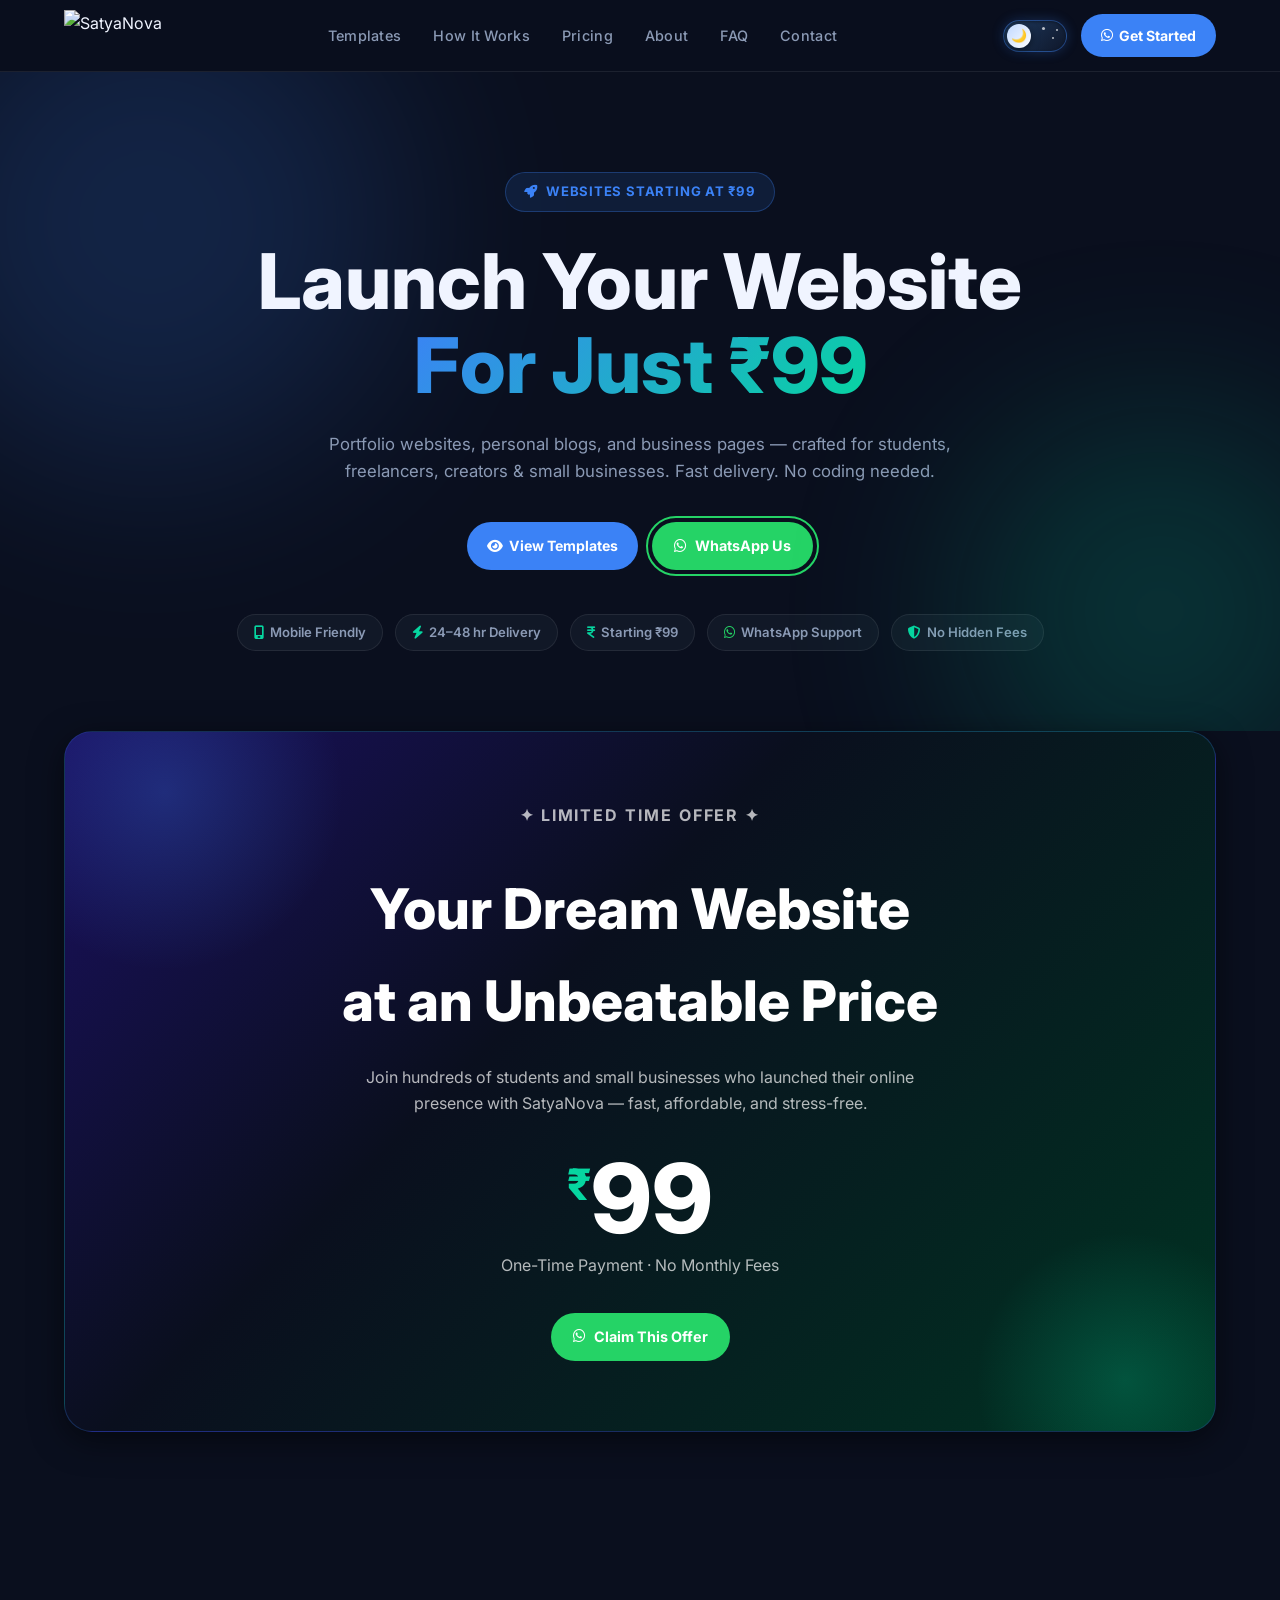
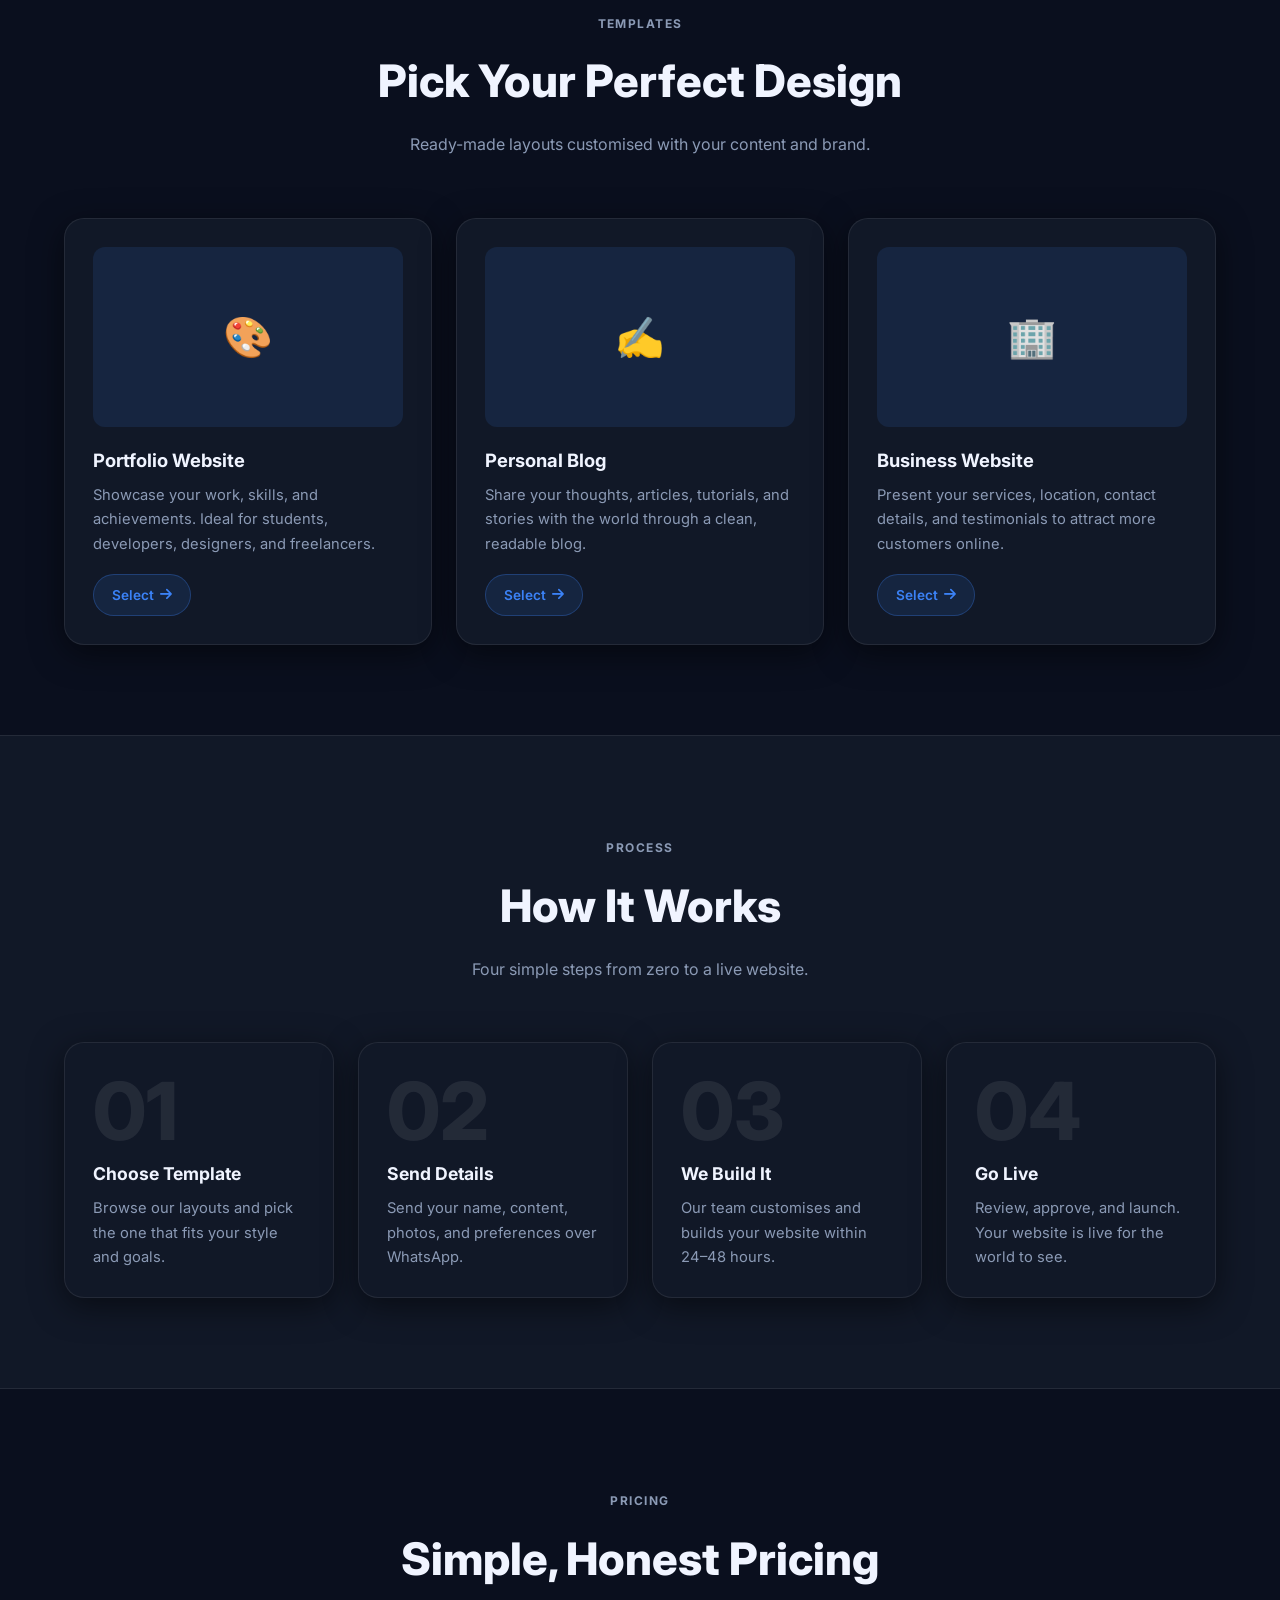
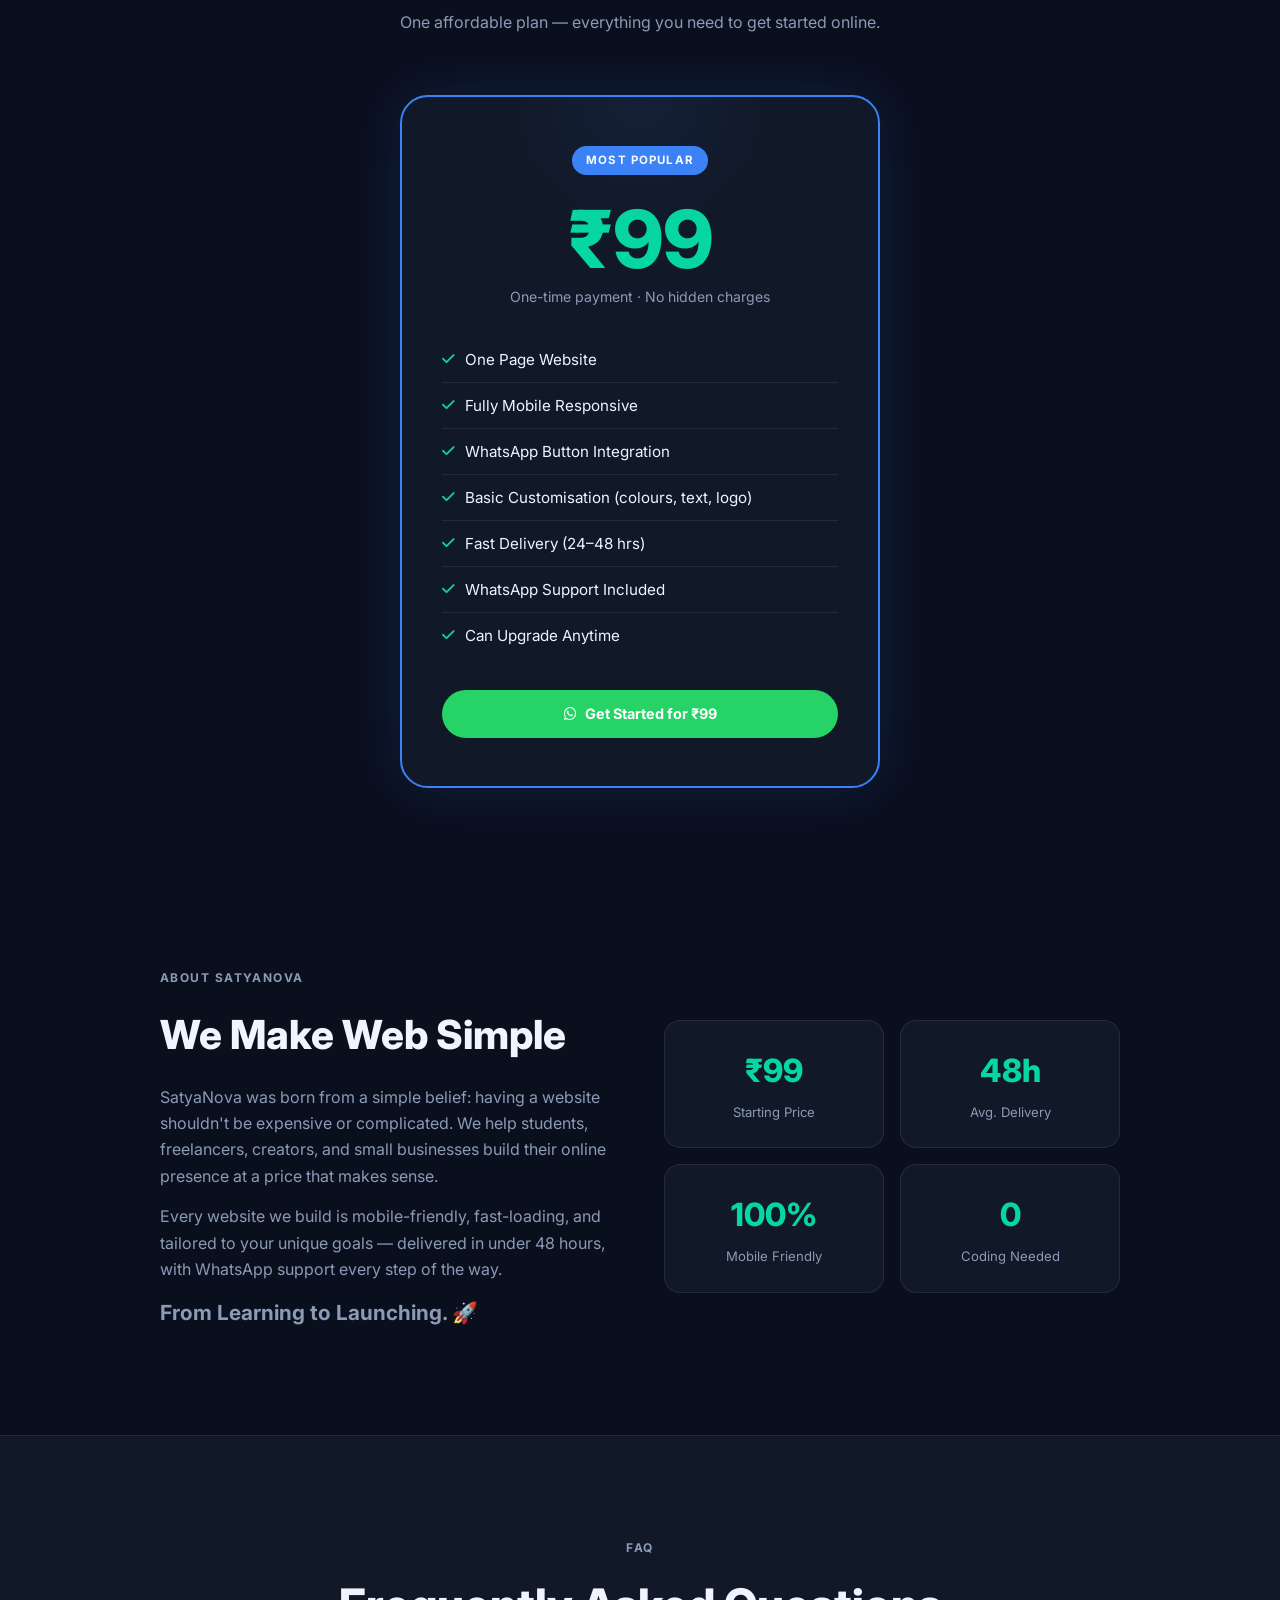
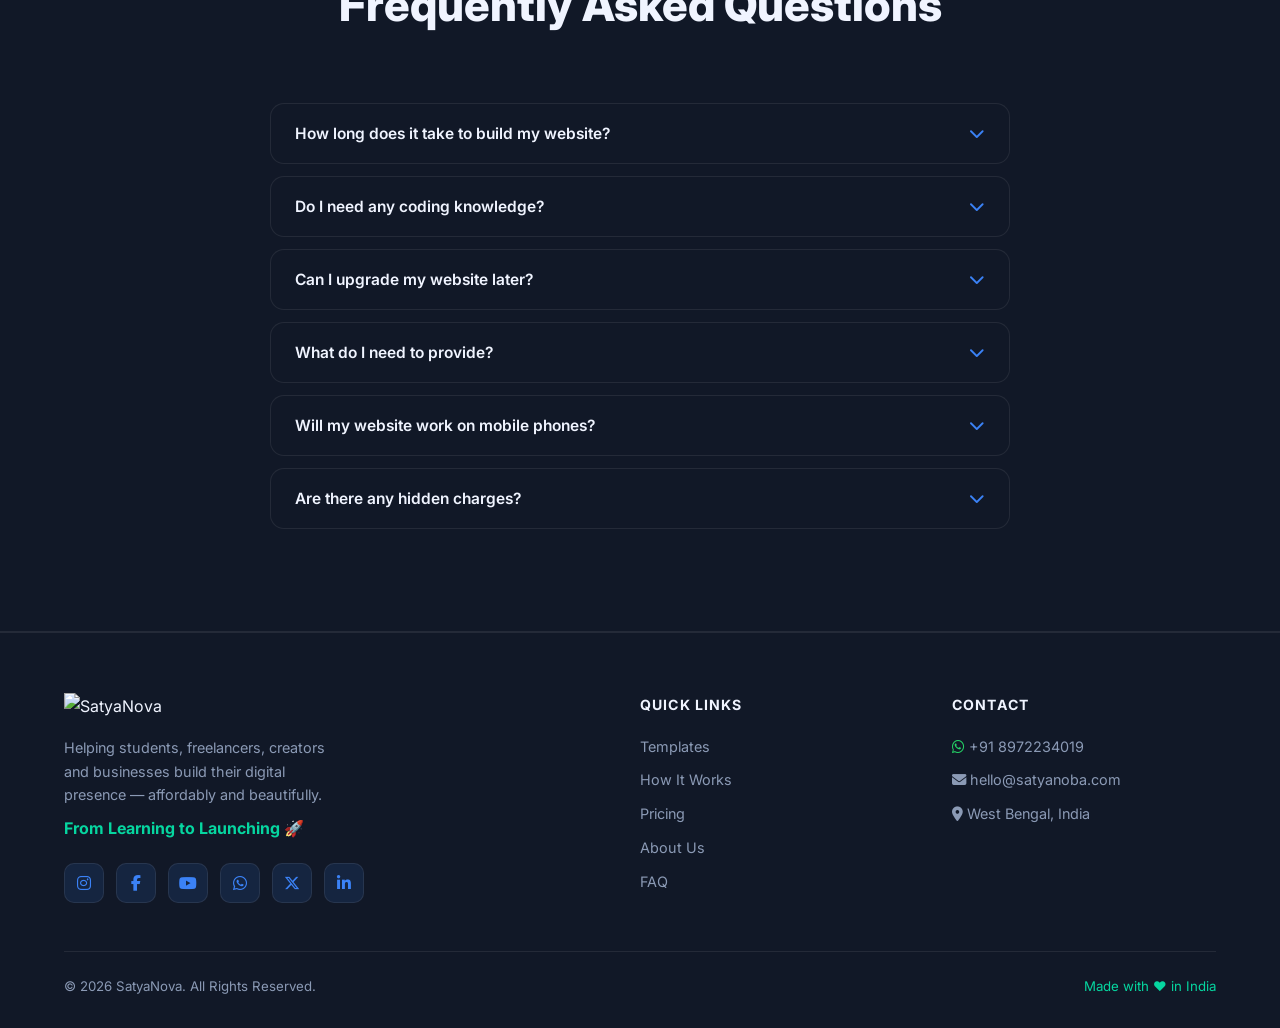
==== commit e22484e7: "Update index.html" ====
--- a/index.html
+++ b/index.html
@@ -6,7 +6,7 @@
   <title>SatyaNova</title>
 
   <!-- Favicon -->
-  <link rel="icon" href="Favlogo.png" type="image/png">
+  <link rel="icon" href="new_fav_icon.png" type="image/png">
 
   <!-- Google Fonts: Inter only — clean modern style -->
   <link rel="preconnect" href="https://fonts.googleapis.com">
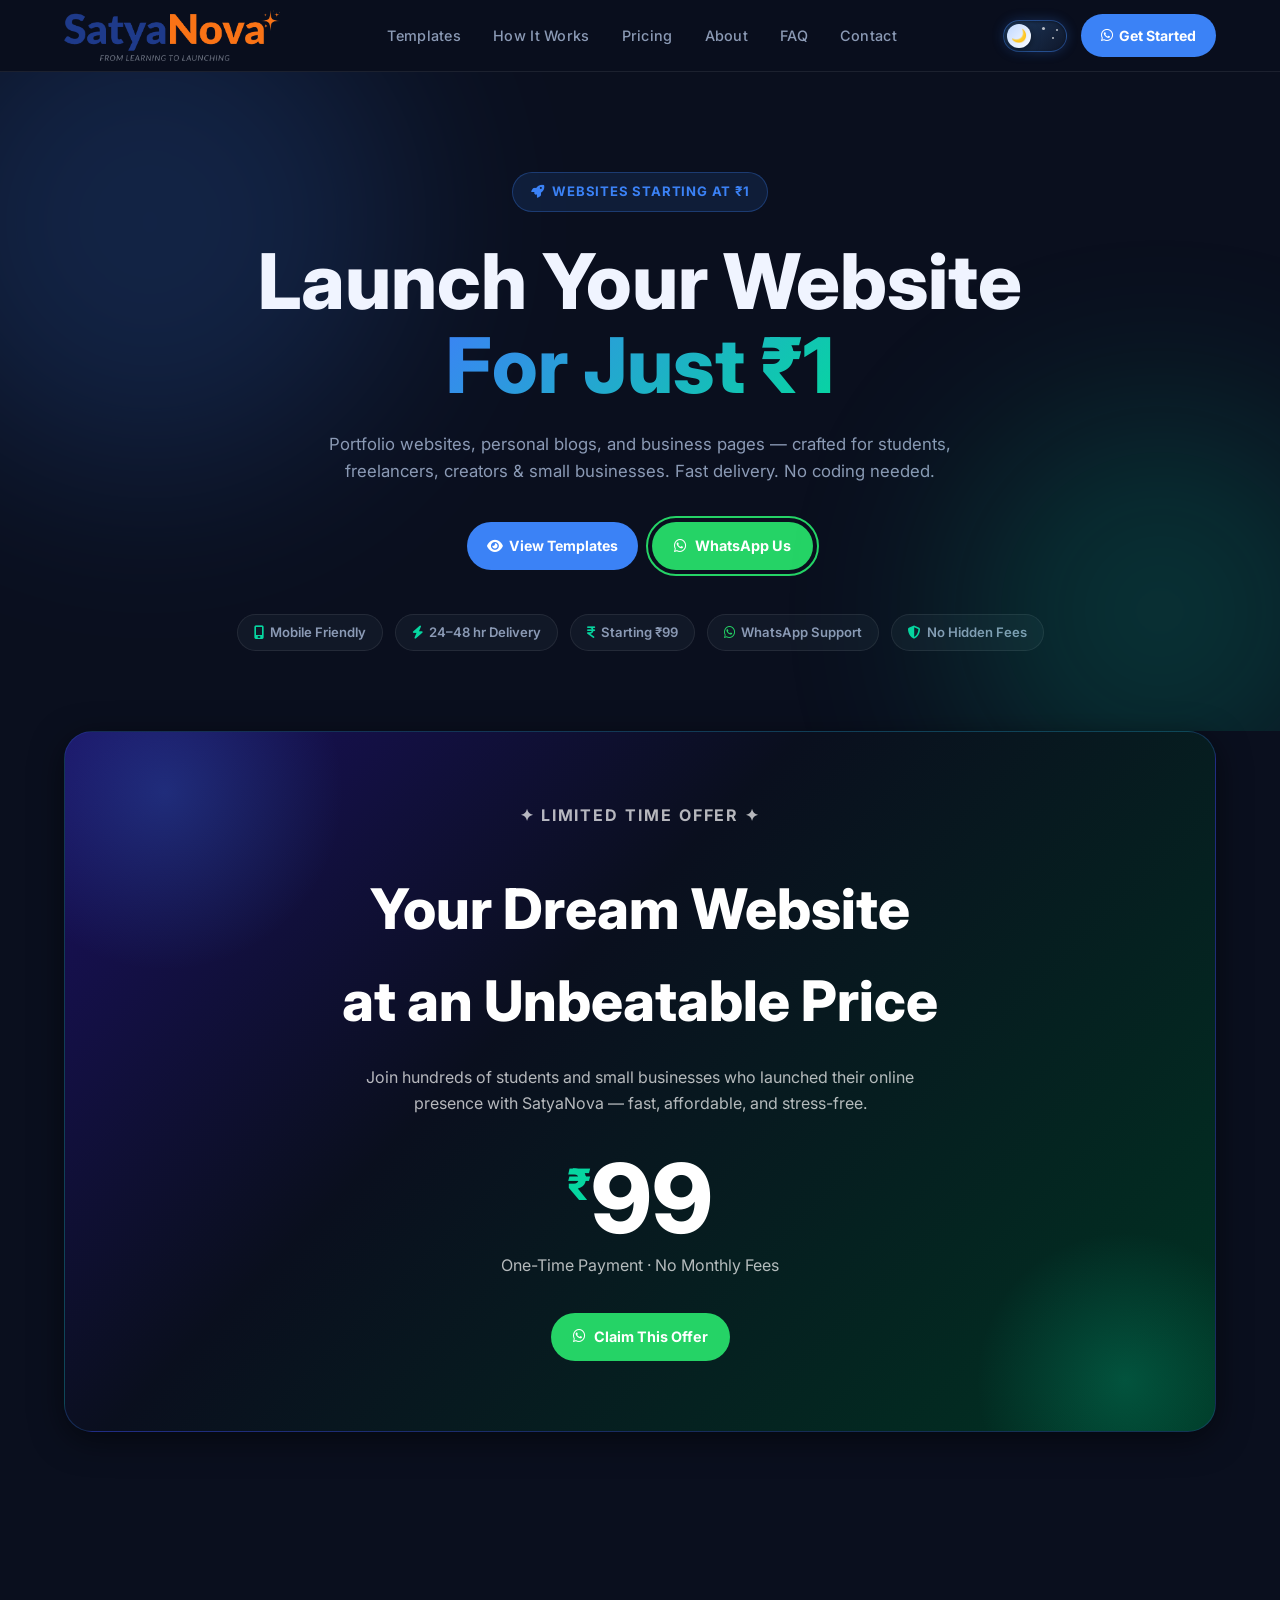
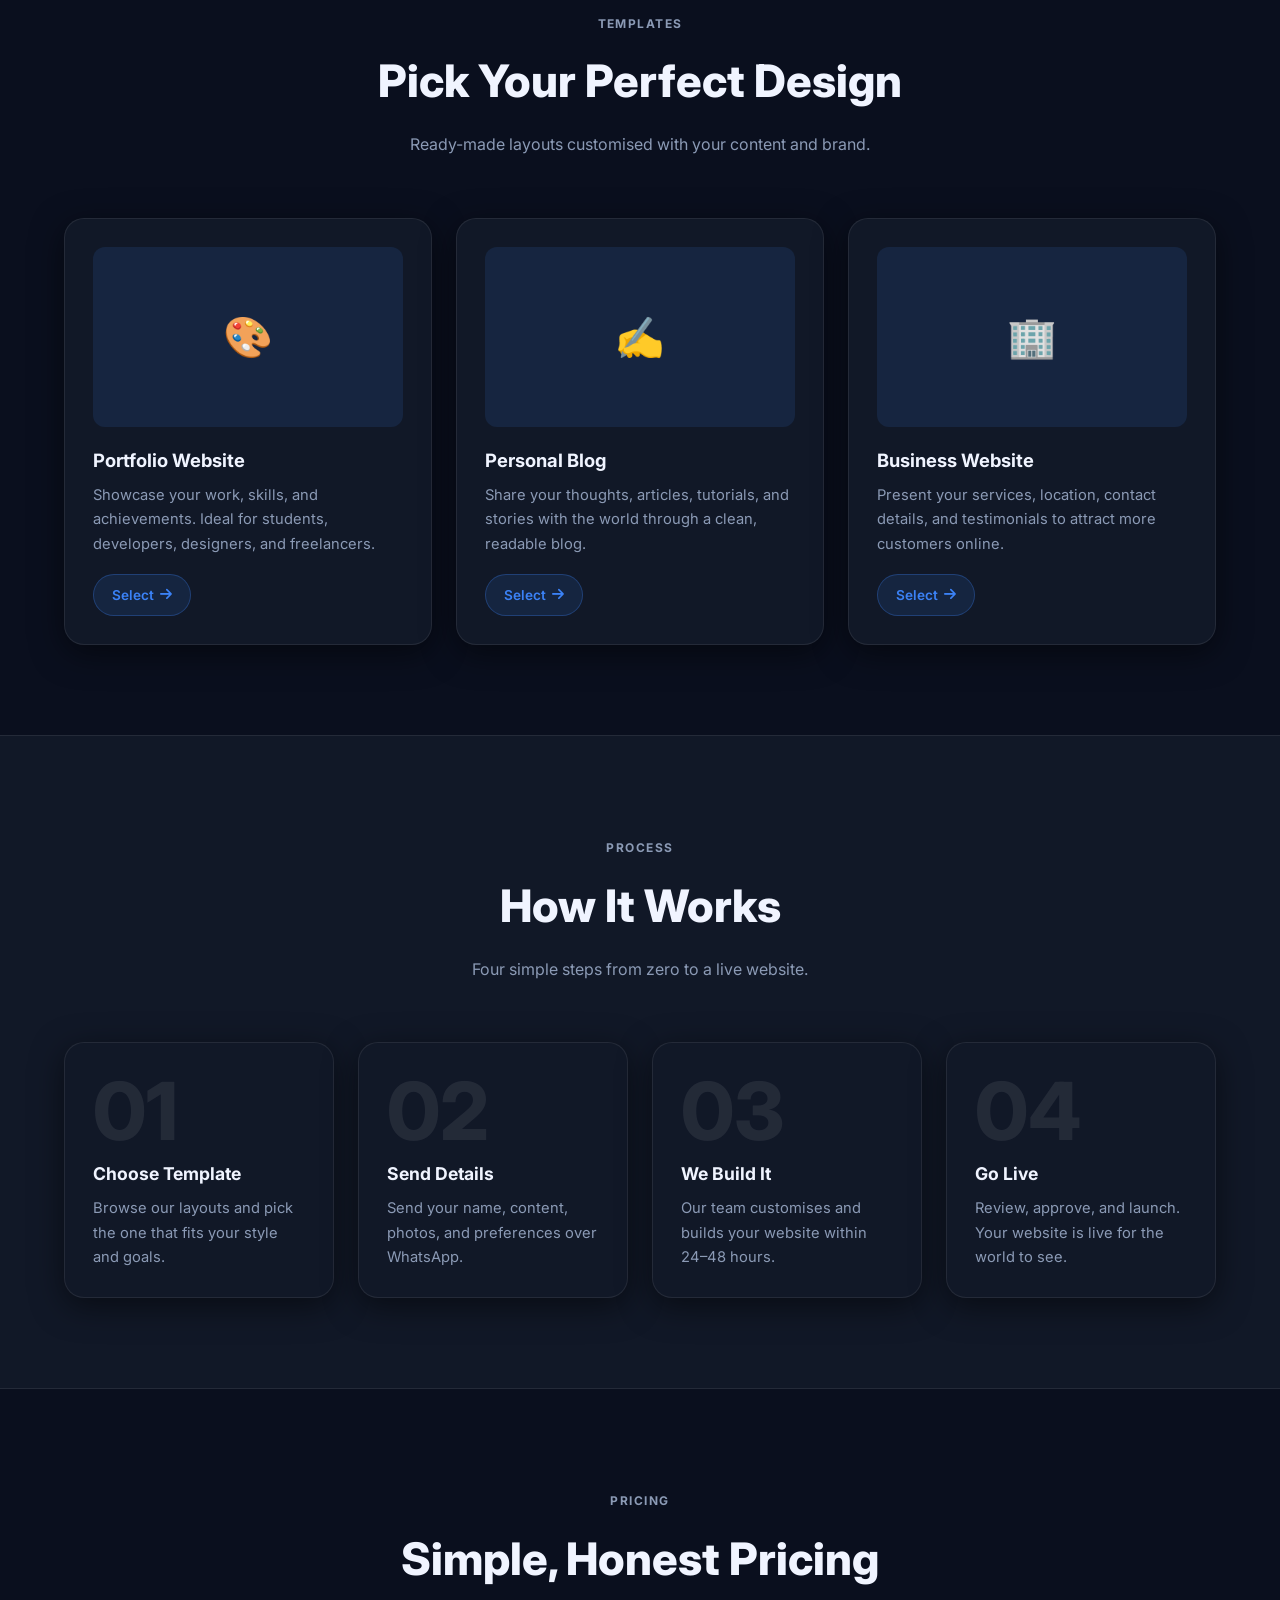
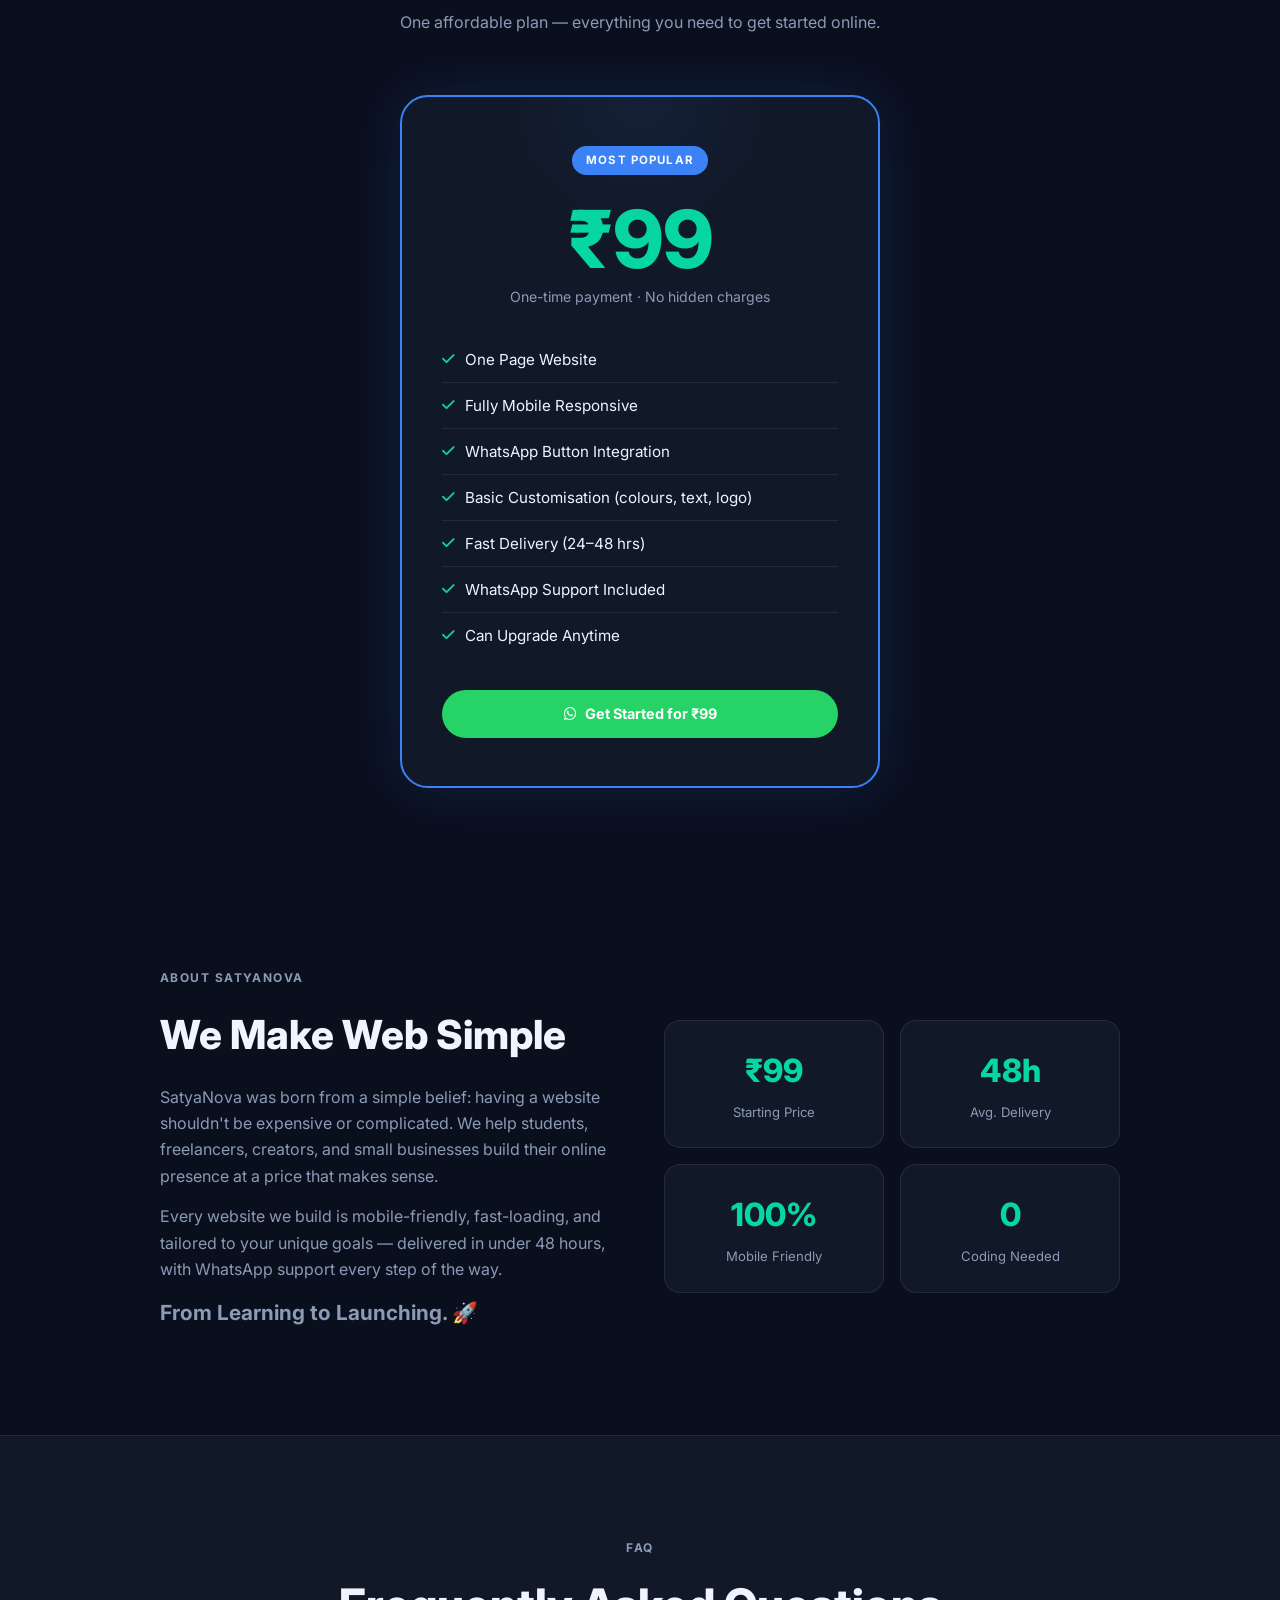
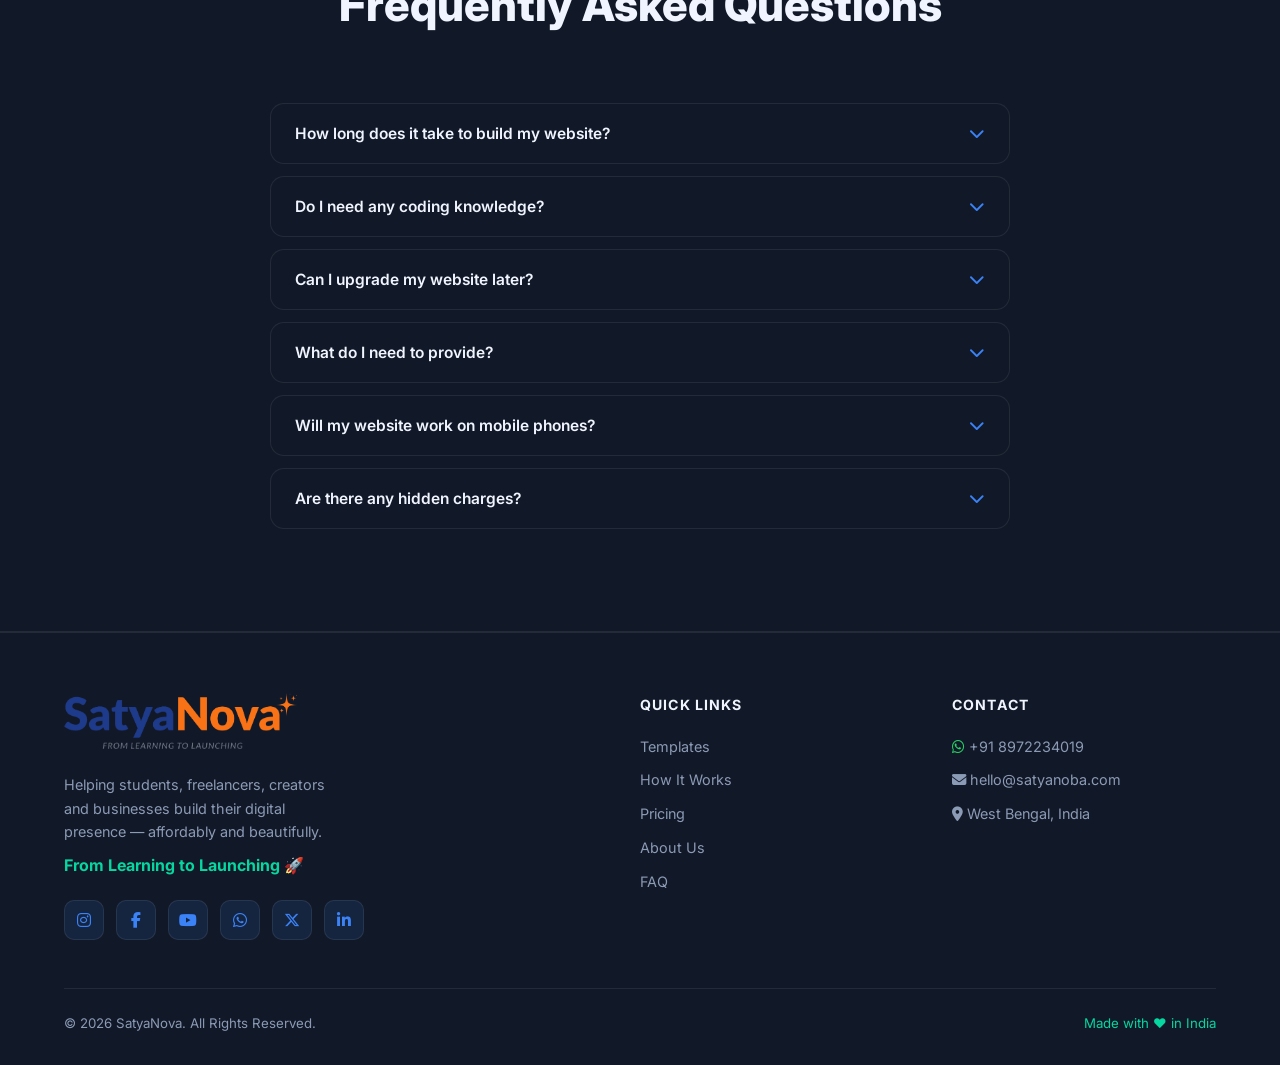
==== commit 626c5f81: "Update index.html" ====
--- a/index.html
+++ b/index.html
@@ -1160,12 +1160,12 @@
 <section class="hero">
   <div class="badge">
     <i class="fa-solid fa-rocket"></i>
-    Websites Starting at ₹99
+    Websites Starting at ₹1
   </div>
 
   <h1>
     Launch Your Website<br>
-    <span class="highlight">For Just ₹99</span>
+    <span class="highlight">For Just ₹1</span>
   </h1>
 
   <p class="hero-sub">
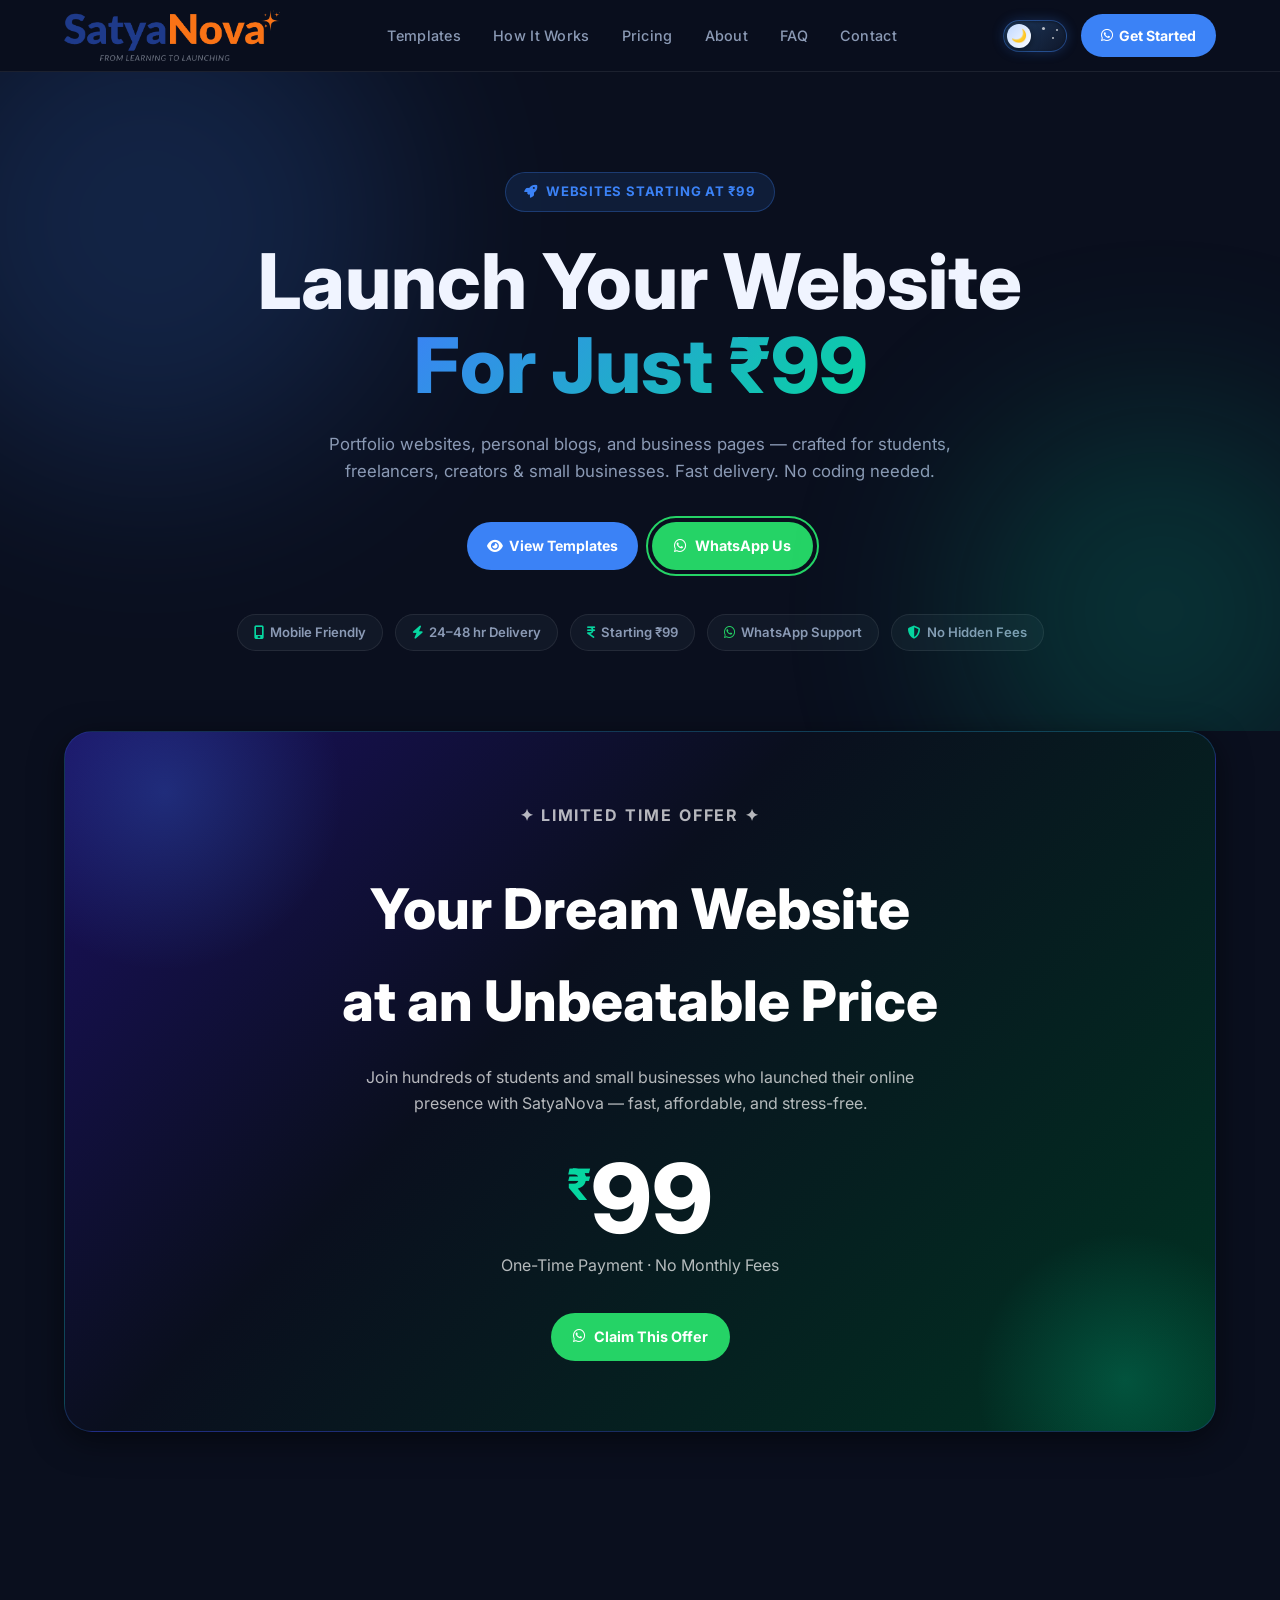
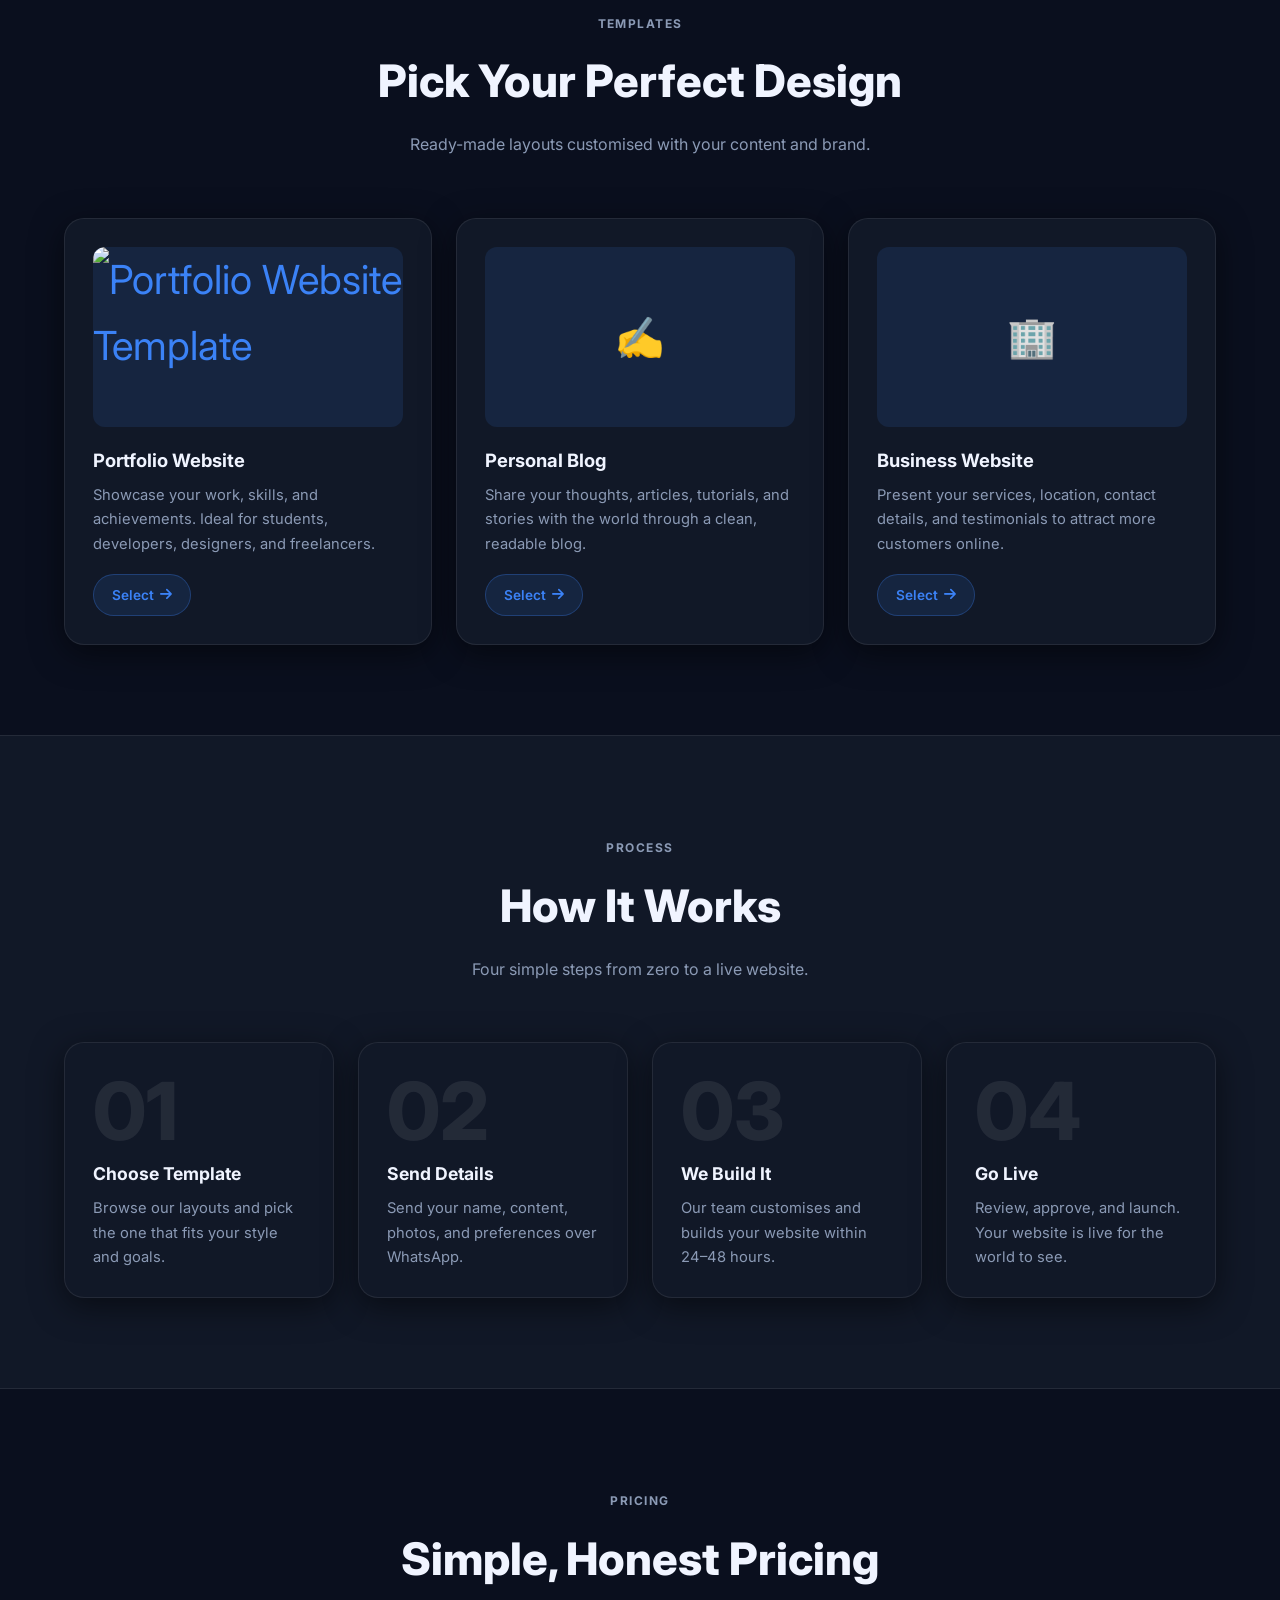
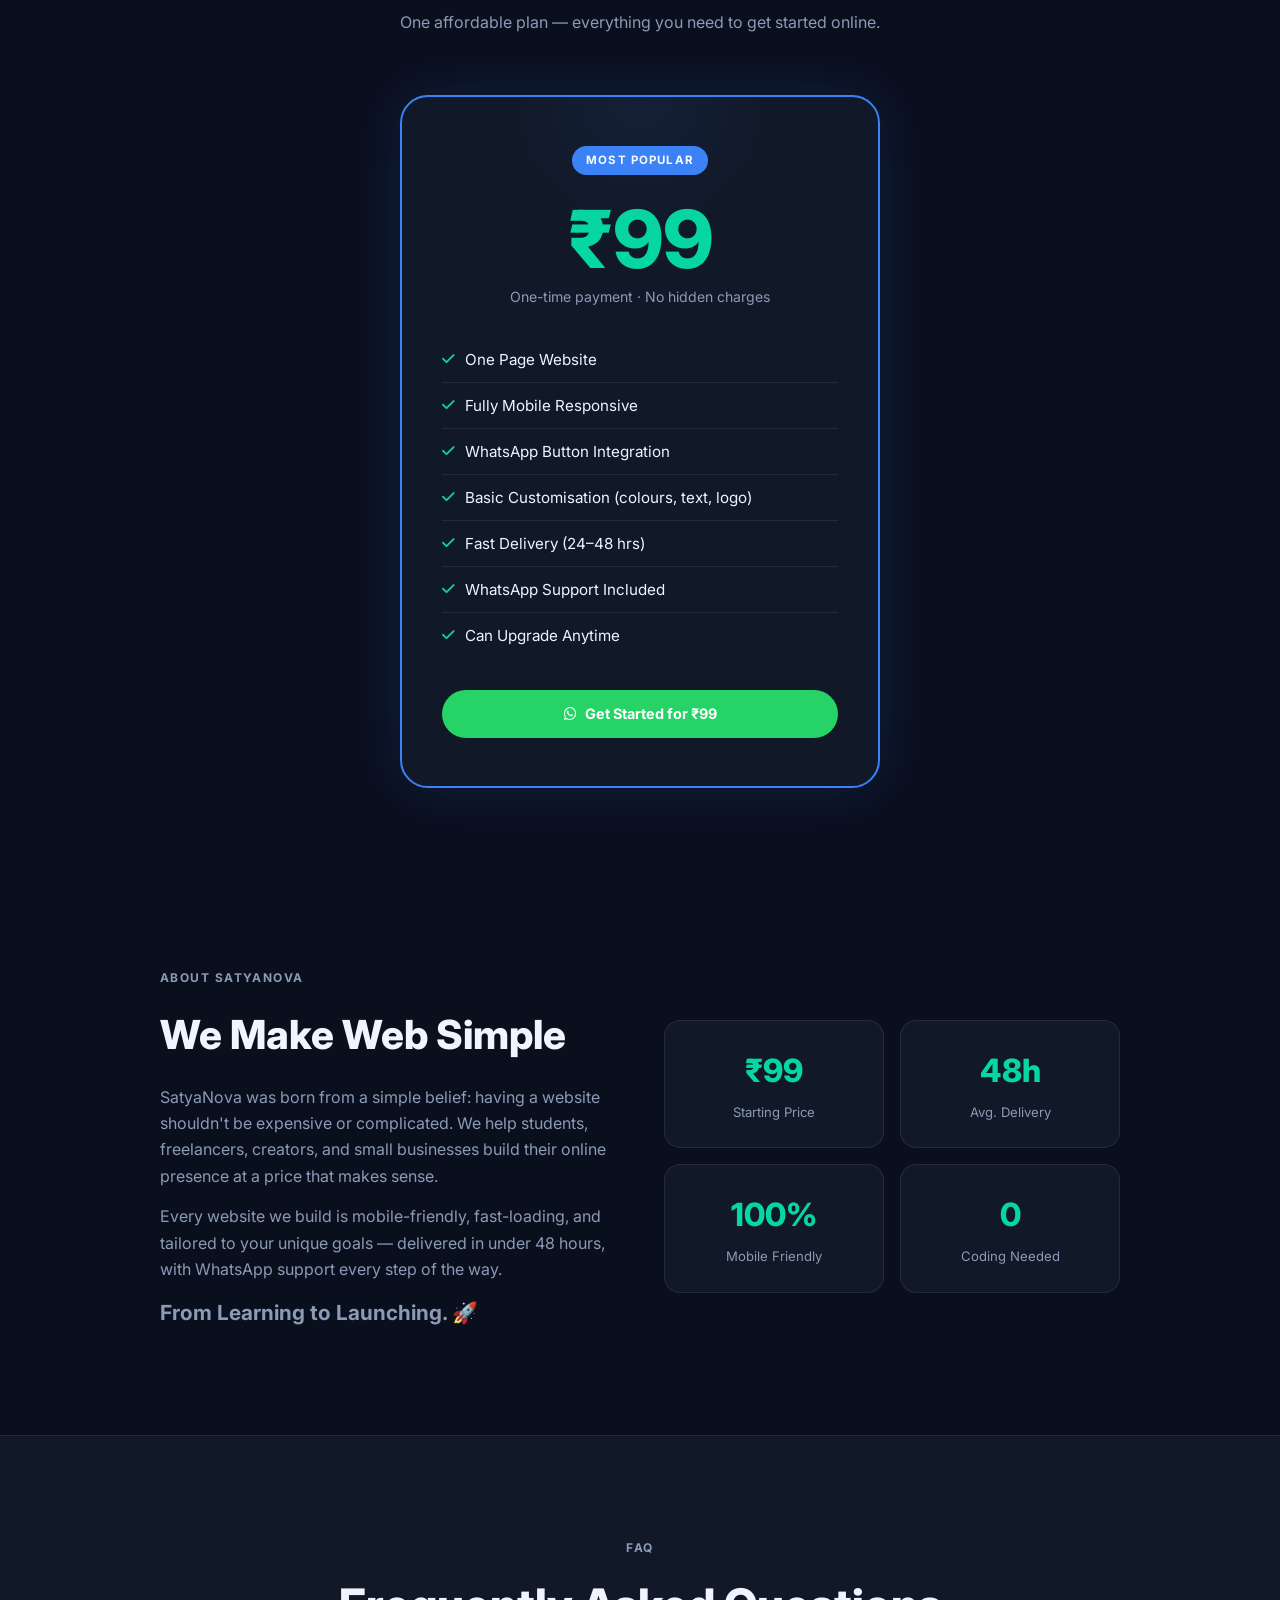
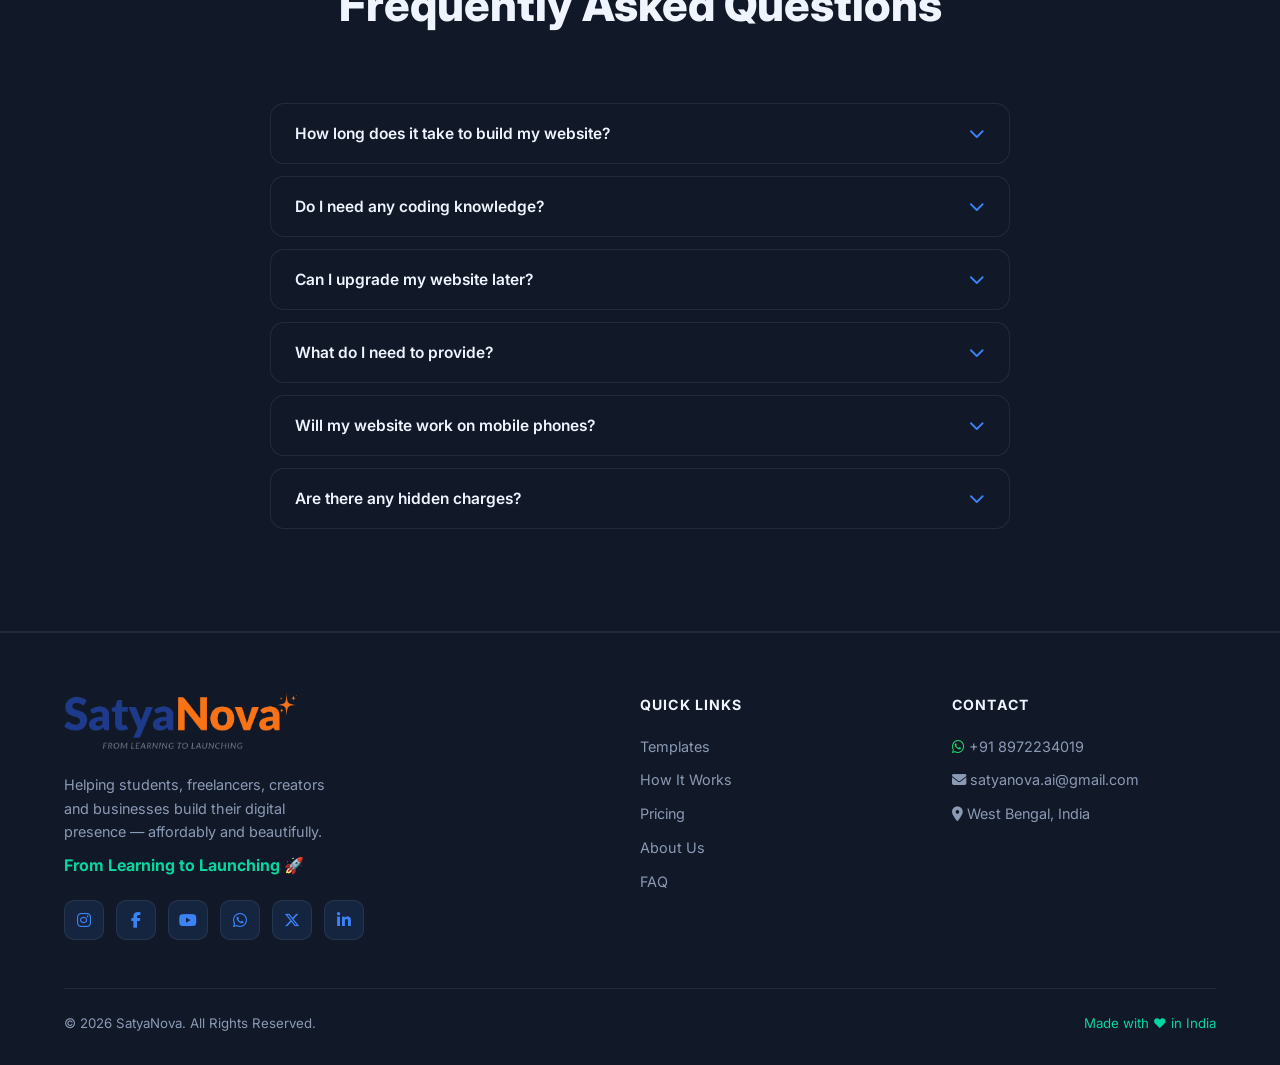
==== commit a8a36785: "Update index.html" ====
--- a/index.html
+++ b/index.html
@@ -8,6 +8,7 @@
   <!-- Favicon -->
   <link rel="icon" href="new_fav_icon.png" type="image/png">
 
+  
   <!-- Google Fonts: Inter only — clean modern style -->
   <link rel="preconnect" href="https://fonts.googleapis.com">
   <link href="https://fonts.googleapis.com/css2?family=Inter:wght@400;500;600;700;800&display=swap" rel="stylesheet">
@@ -1160,12 +1161,12 @@
 <section class="hero">
   <div class="badge">
     <i class="fa-solid fa-rocket"></i>
-    Websites Starting at ₹1
+    Websites Starting at ₹99
   </div>
 
   <h1>
     Launch Your Website<br>
-    <span class="highlight">For Just ₹1</span>
+    <span class="highlight">For Just ₹99</span>
   </h1>
 
   <p class="hero-sub">
@@ -1230,11 +1231,13 @@
 
     <!-- Portfolio template card -->
     <div class="card">
-      <div class="card-img">🎨</div>
+      <div class="card-img">
+          <img src="websites/payal img1.png" alt="Portfolio Website Template" style="width:100%;height:100%;object-fit:cover;border-radius:12px;">
+      </div>
       <h3>Portfolio Website</h3>
       <p>Showcase your work, skills, and achievements. Ideal for students, developers, designers, and freelancers.</p>
       <a class="btn-select"
-         href="https://wa.me/918972234019?text=I%20want%20the%20Portfolio%20Template"
+         href="websites/payal_portfolio.html"
          target="_blank" rel="noopener">
         Select <i class="fa-solid fa-arrow-right"></i>
       </a>
@@ -1490,7 +1493,7 @@
         <a href="#" class="social-link tw" aria-label="X / Twitter" title="Twitter / X">
           <i class="fa-brands fa-x-twitter"></i>
         </a>
-        <a href="https://www.linkedin.com/company/satyanova" class="social-link li" aria-label="LinkedIn" title="LinkedIn">
+        <a href="#" class="social-link li" aria-label="LinkedIn" title="LinkedIn">
           <i class="fa-brands fa-linkedin-in"></i>
         </a>
       </div>
@@ -1513,7 +1516,7 @@
         <i class="fa-brands fa-whatsapp" style="color:var(--wa-green)"></i> +91 8972234019
       </a>
       <a href="mailto:hello@satyanoba.com">
-        <i class="fa-solid fa-envelope"></i> hello@satyanoba.com
+        <i class="fa-solid fa-envelope"></i> satyanova.ai@gmail.com
       </a>
       <a href="#">
         <i class="fa-solid fa-location-dot"></i> West Bengal, India
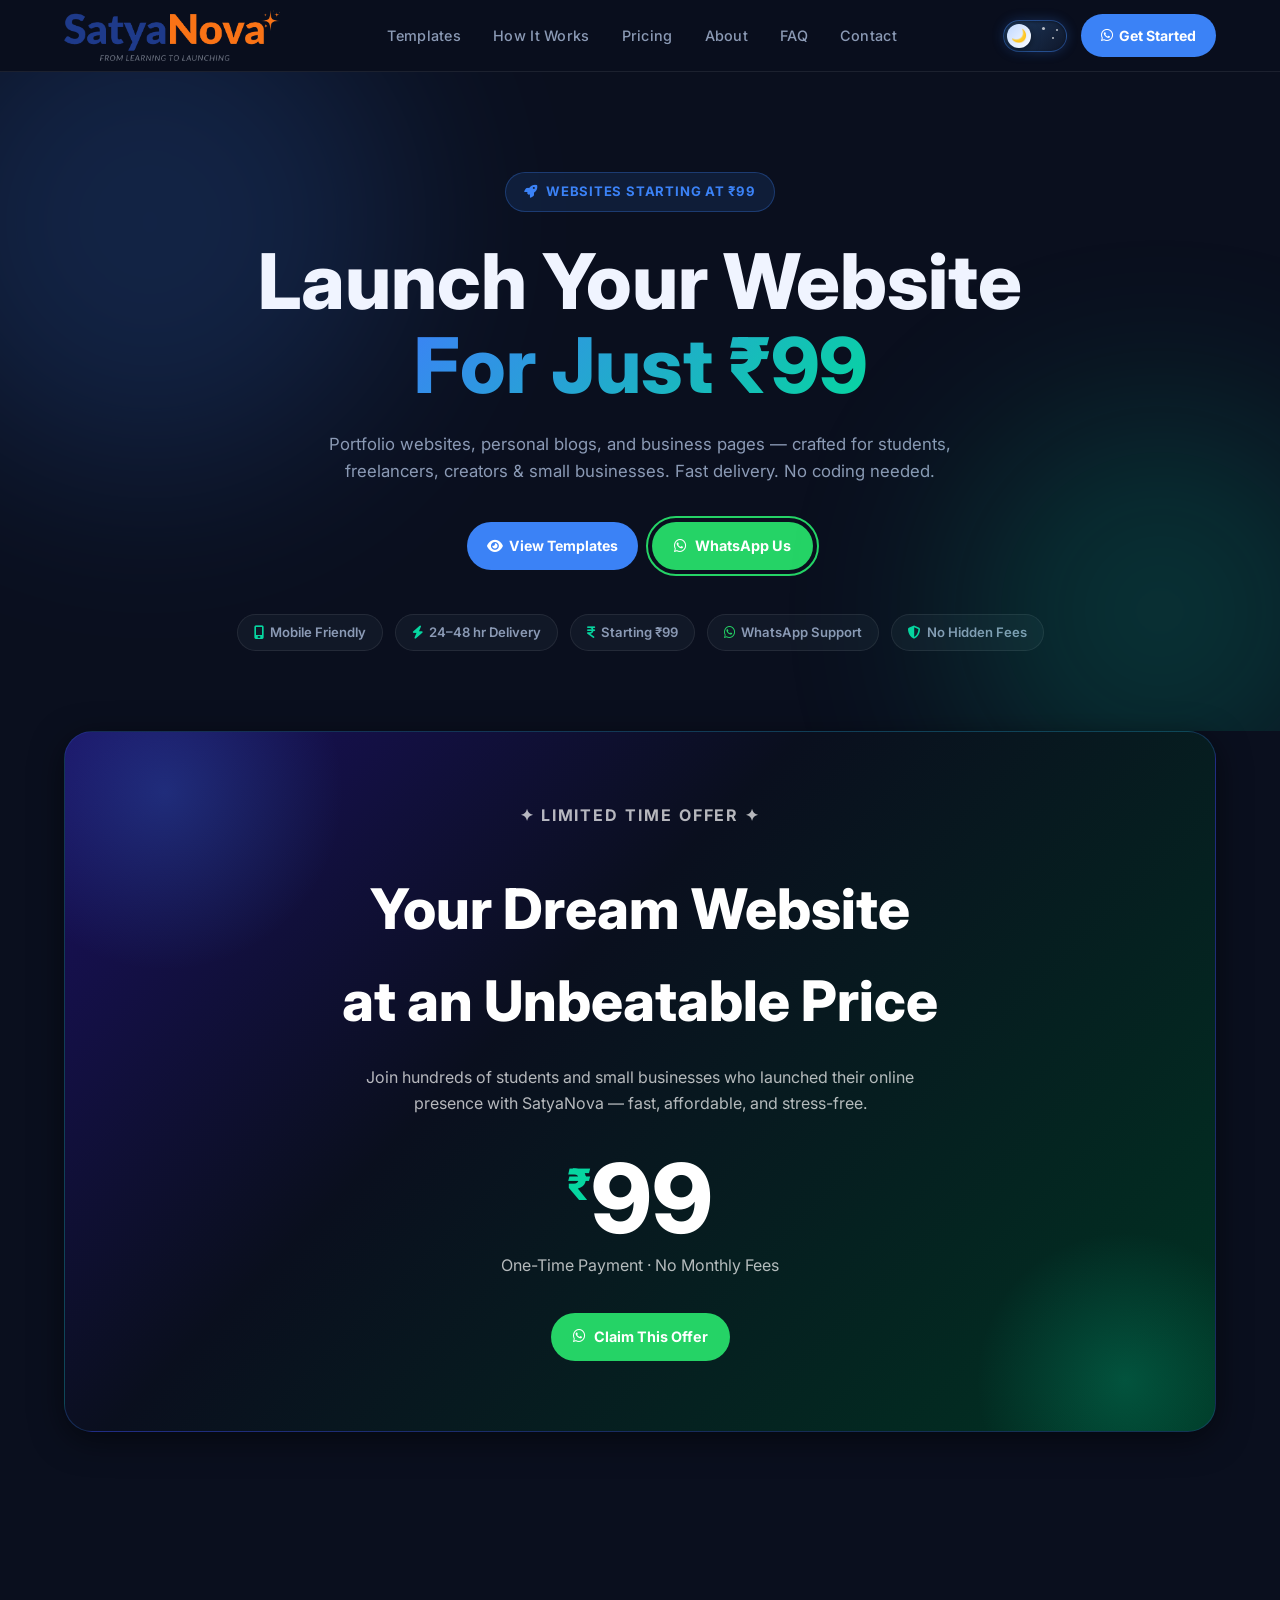
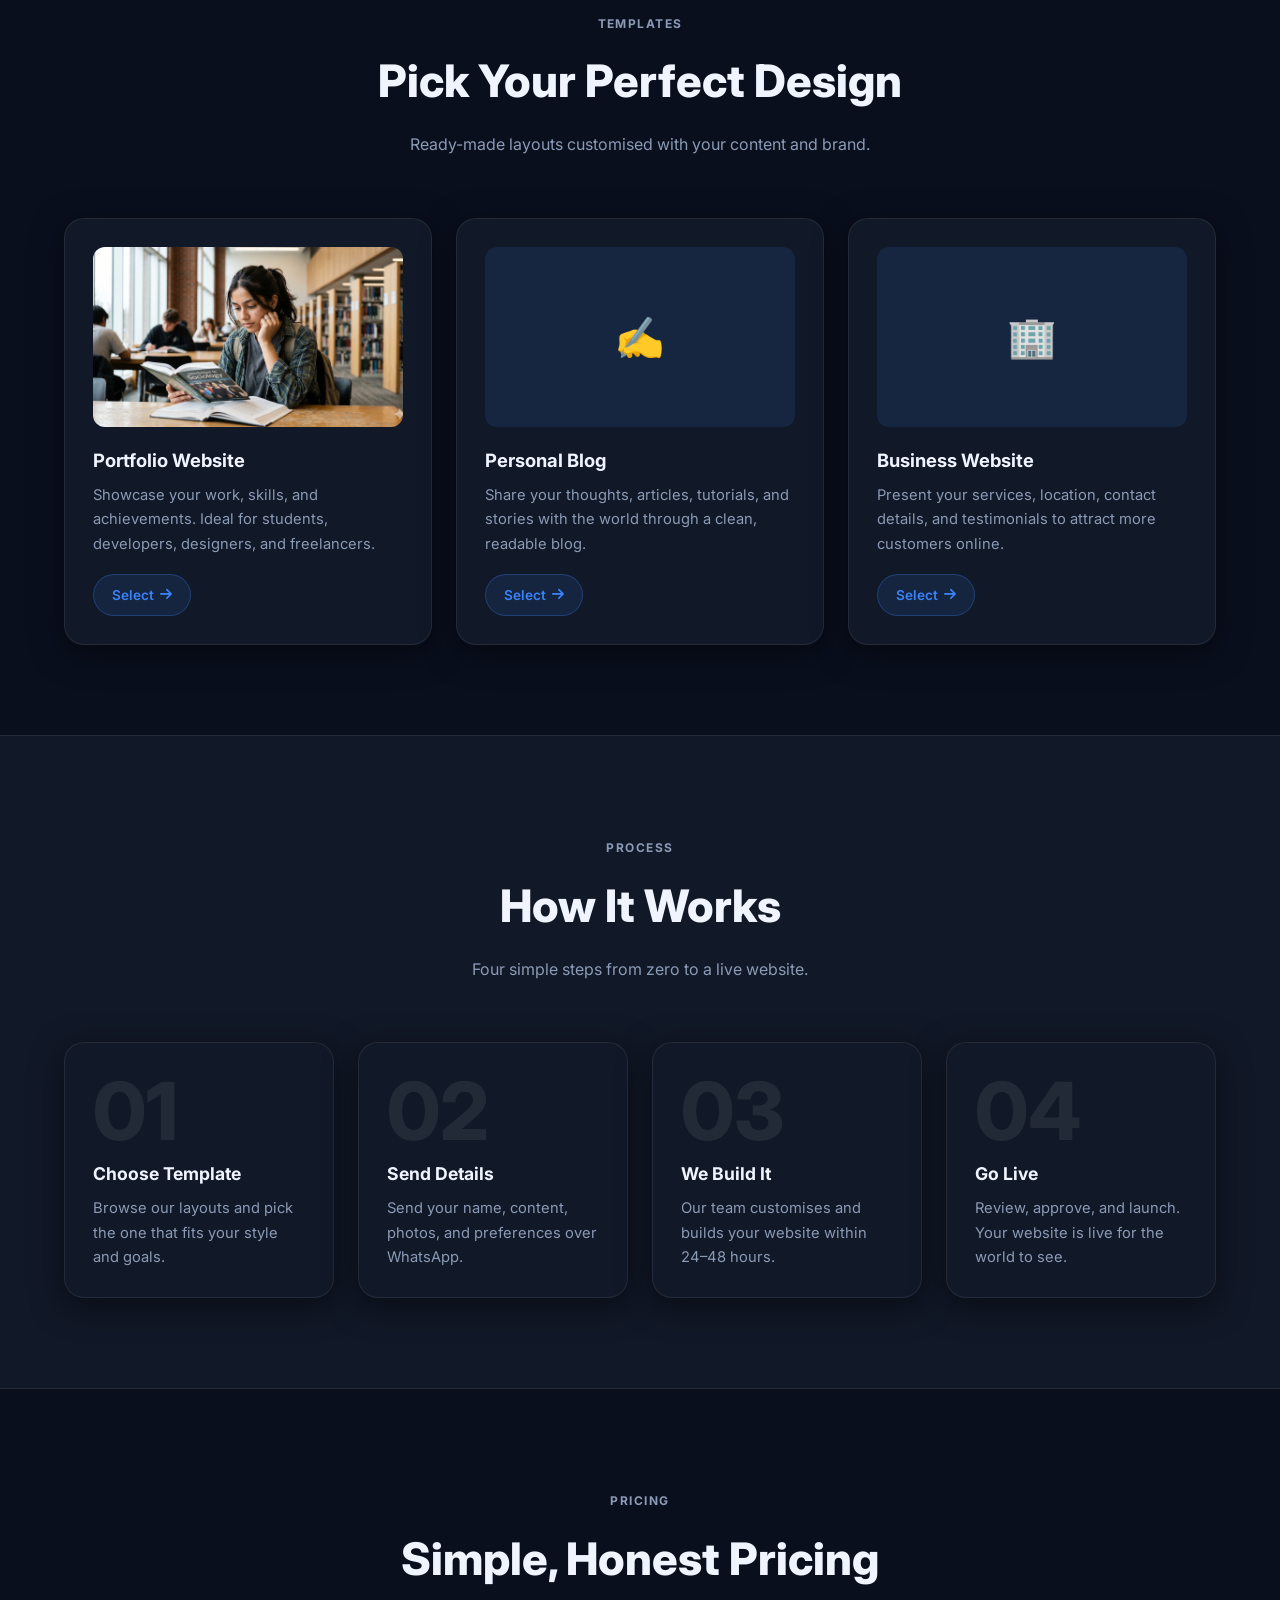
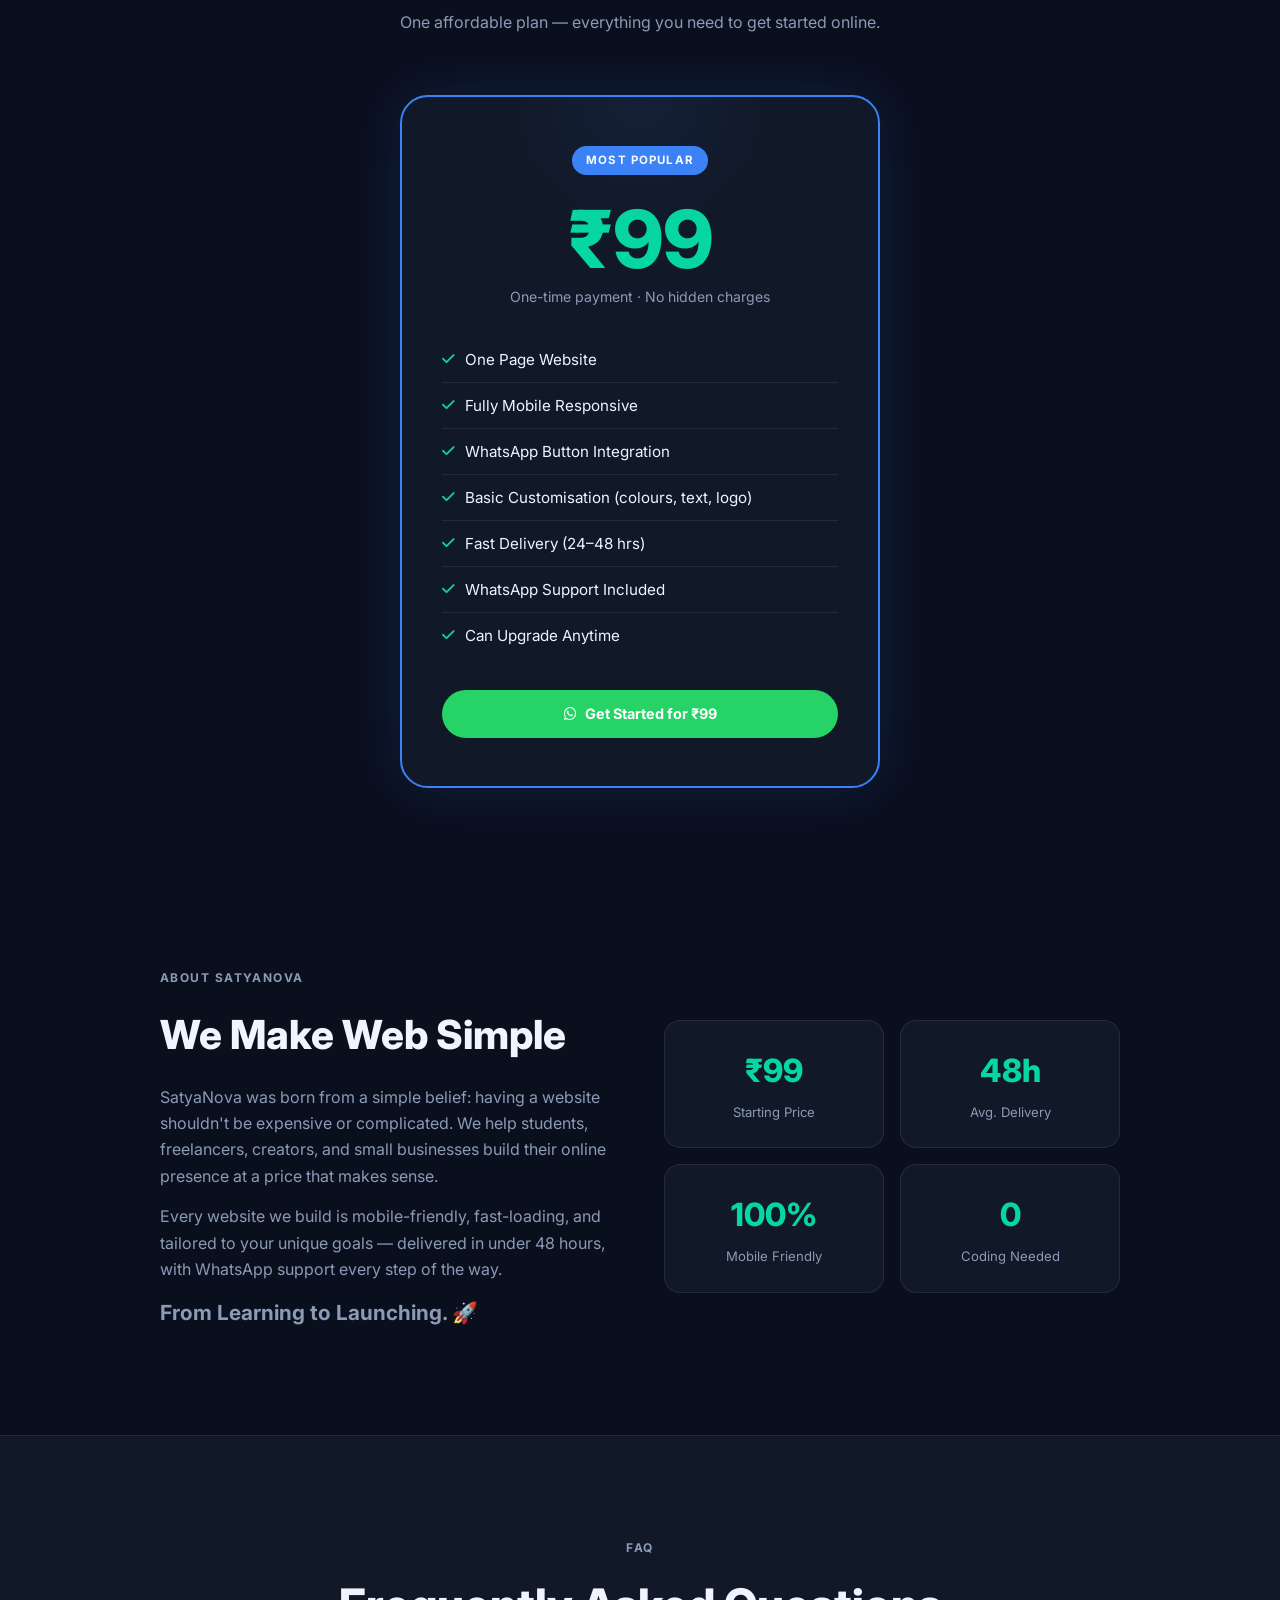
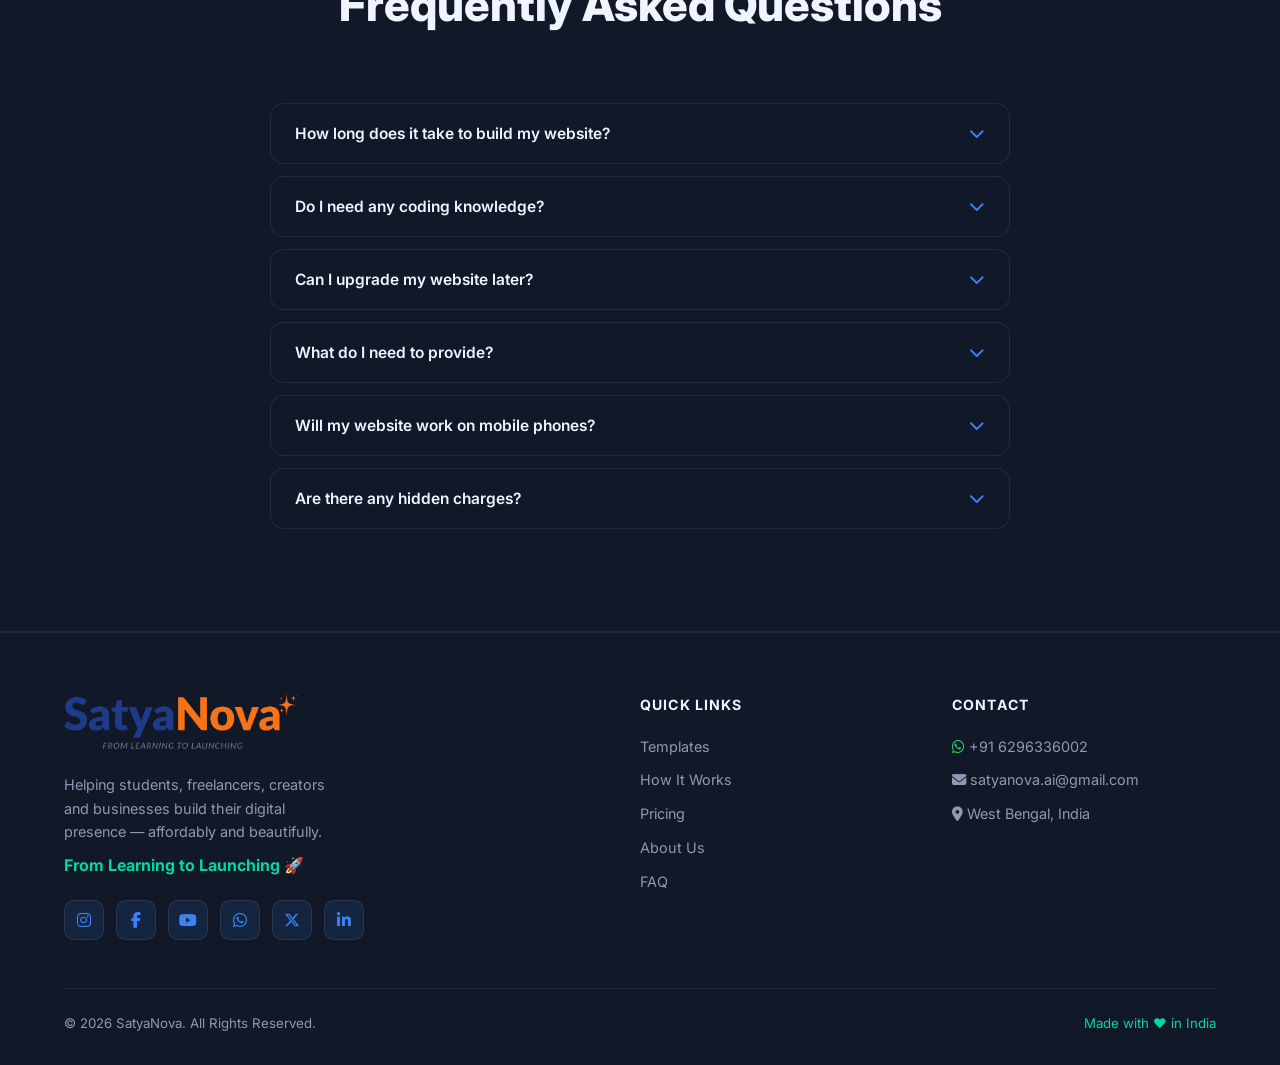
==== commit c67045e3: "Update index.html" ====
--- a/index.html
+++ b/index.html
@@ -1513,7 +1513,7 @@
     <div class="footer-col">
       <h4>Contact</h4>
       <a href="https://wa.me/918972234019" target="_blank" rel="noopener">
-        <i class="fa-brands fa-whatsapp" style="color:var(--wa-green)"></i> +91 8972234019
+        <i class="fa-brands fa-whatsapp" style="color:var(--wa-green)"></i> +91 6296336002
       </a>
       <a href="mailto:hello@satyanoba.com">
         <i class="fa-solid fa-envelope"></i> satyanova.ai@gmail.com
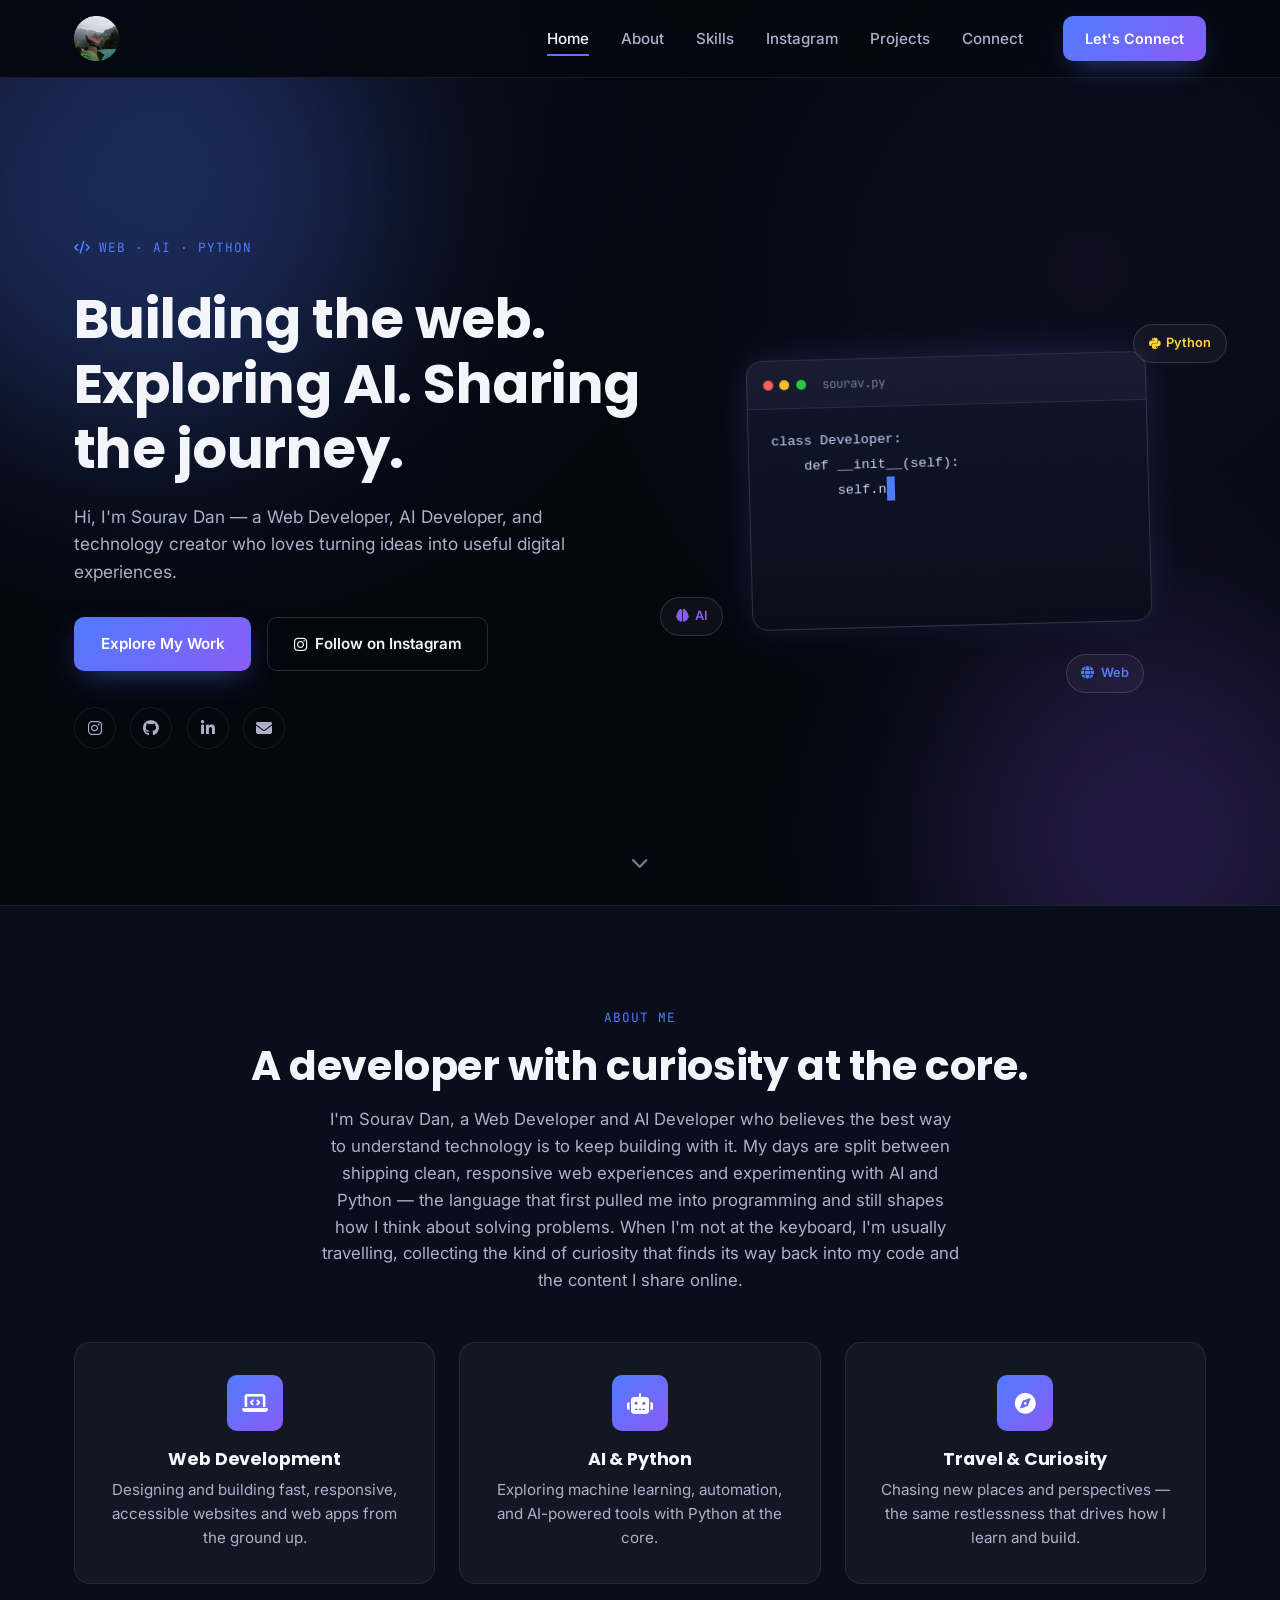
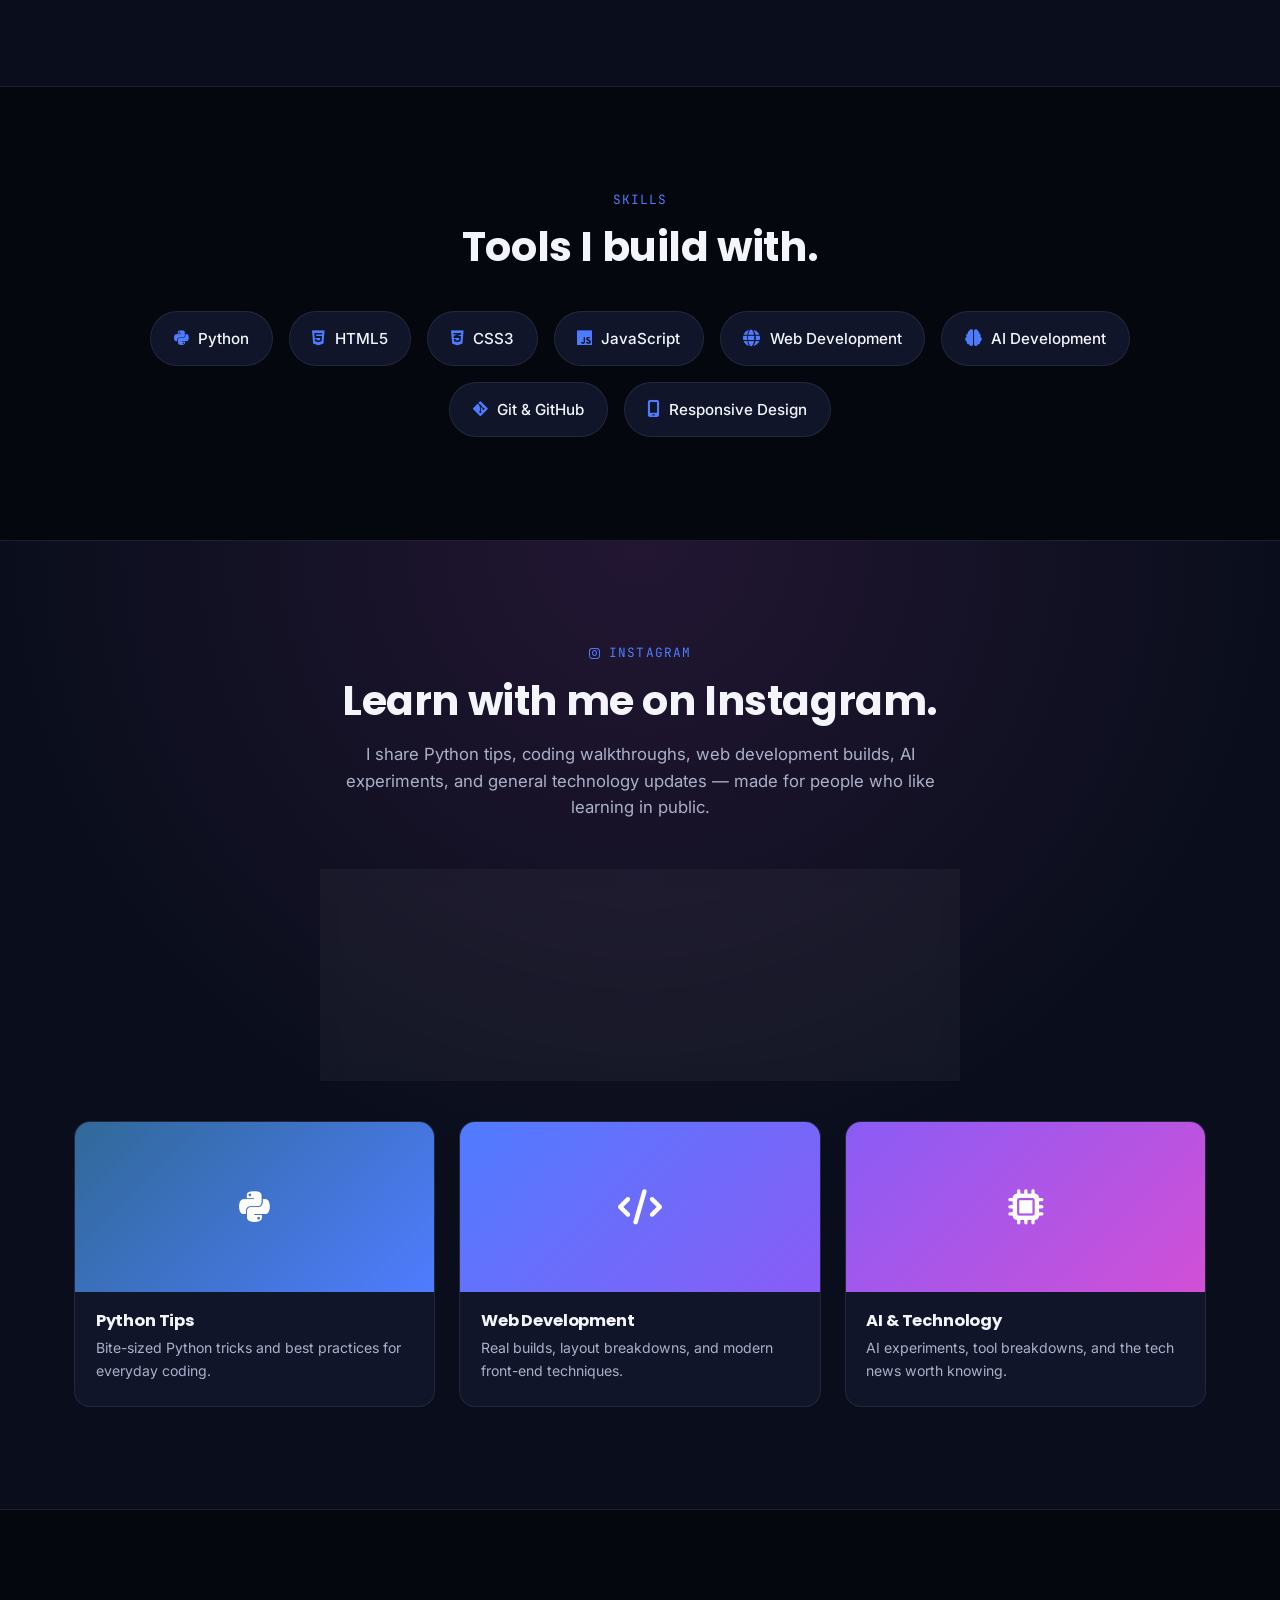
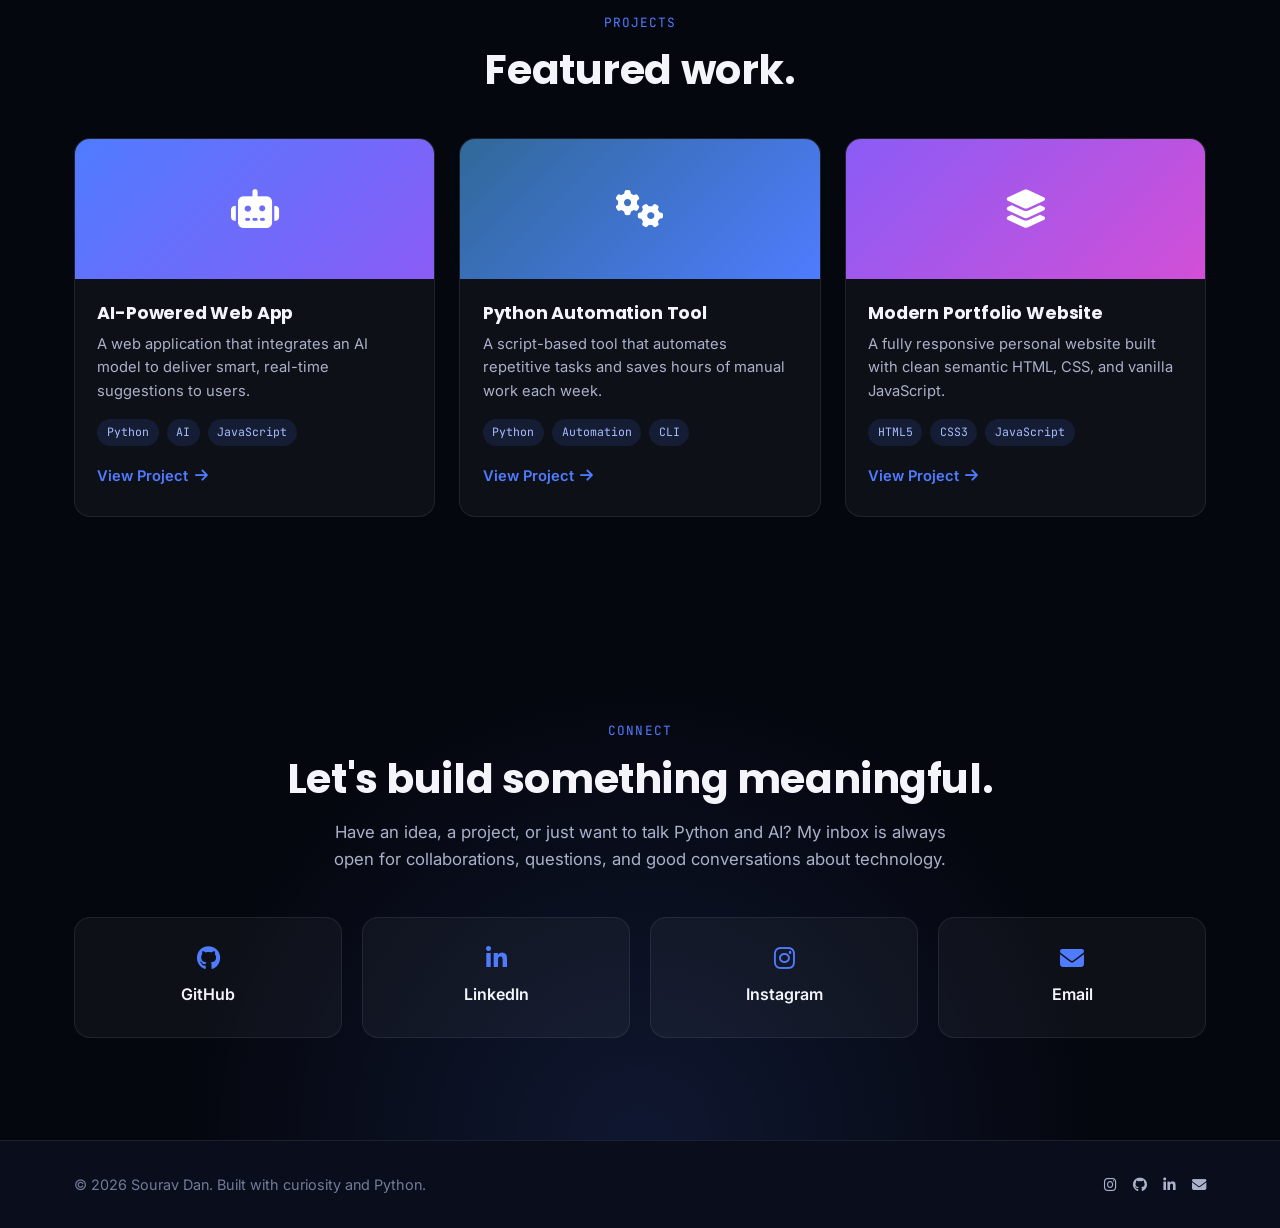
==== commit 6db66cdc: "Add files via upload" ====
--- a/index.html
+++ b/index.html
@@ -1,1612 +1,395 @@
 <!DOCTYPE html>
-<html lang="en" data-theme="dark">
+<html lang="en">
 <head>
-  <meta charset="UTF-8">
-  <meta name="viewport" content="width=device-width, initial-scale=1.0">
-  <title>SatyaNova</title>
-
-  <!-- Favicon -->
-  <link rel="icon" href="new_fav_icon.png" type="image/png">
-
-  
-  <!-- Google Fonts: Inter only — clean modern style -->
+  <meta charset="UTF-8" />
+  <meta name="viewport" content="width=device-width, initial-scale=1.0" />
+  <title>Sourav Dan</title>
+  <meta name="description" content="Sourav Dan is a Web Developer, AI Developer, and Traveller who shares Python, coding, web development, and AI content on Instagram." />
+
+  <!-- ============================================================
+       GOOGLE FONTS — Poppins for headings/display, Inter for body
+  ============================================================ -->
   <link rel="preconnect" href="https://fonts.googleapis.com">
-  <link href="https://fonts.googleapis.com/css2?family=Inter:wght@400;500;600;700;800&display=swap" rel="stylesheet">
-
-  <!-- Font Awesome for social icons & hamburger -->
-  <link rel="stylesheet" href="https://cdnjs.cloudflare.com/ajax/libs/font-awesome/6.5.0/css/all.min.css">
-
-  <style>
-    /* ============================================================
-       DESIGN TOKENS — both themes live here as CSS variables
-       Light theme is default override via [data-theme="light"]
-    ============================================================ */
-    :root {
-      /* Dark theme palette */
-      --bg:          #0a0f1e;
-      --bg-card:     #111827;
-      --bg-nav:      rgba(10,15,30,0.85);
-      --border:      rgba(255,255,255,0.08);
-      --text-primary:#f0f4ff;
-      --text-muted:  #8b9ab5;
-      --accent:      #3b82f6;       /* Blue */
-      --accent-soft: rgba(59,130,246,0.12);
-      --accent2:     #06d6a0;       /* Mint — signature accent */
-      --wa-green:    #25d366;       /* WhatsApp green */
-      --wa-hover:    #1ebe5b;
-      --shadow:      0 8px 32px rgba(0,0,0,0.5);
-      --radius-card: 20px;
-      --transition:  0.35s cubic-bezier(0.4,0,0.2,1);
-    }
-
-    /* Light theme overrides */
-    [data-theme="light"] {
-      --bg:          #f0f4ff;
-      --bg-card:     #ffffff;
-      --bg-nav:      rgba(240,244,255,0.9);
-      --border:      rgba(0,0,0,0.08);
-      --text-primary:#0a0f1e;
-      --text-muted:  #5a6a85;
-      --accent:      #2563eb;
-      --accent-soft: rgba(37,99,235,0.10);
-      --accent2:     #059669;
-      --shadow:      0 8px 32px rgba(0,0,0,0.10);
-    }
-
-    /* ============================================================
-       RESET & BASE
-    ============================================================ */
-    *, *::before, *::after { margin:0; padding:0; box-sizing:border-box; }
-    html { scroll-behavior: smooth; }
-
-    body {
-      font-family: 'Inter', sans-serif;
-      background: var(--bg);
-      color: var(--text-primary);
-      line-height: 1.65;
-      transition: background var(--transition), color var(--transition);
-      overflow-x: hidden;
-    }
-
-    /* Smooth theme switch on all key elements */
-    header, .card, footer, .mobile-drawer { transition: background var(--transition), border-color var(--transition); }
-
-    /* ============================================================
-       NAVBAR
-    ============================================================ */
-    header {
-      position: sticky;
-      top: 0;
-      z-index: 1000;
-      background: var(--bg-nav);
-      backdrop-filter: blur(18px);
-      -webkit-backdrop-filter: blur(18px);
-      border-bottom: 1px solid var(--border);
-      padding: 0 5%;
-      height: 72px;
-      display: flex;
-      align-items: center;
-      justify-content: space-between;
-    }
-
-    /* Logo image */
-    .logo img {
-      height: 52px;
-      object-fit: contain;
-      display: block;
-    }
-
-    /* Desktop nav links */
-    .nav-links {
-      display: flex;
-      gap: 32px;
-      align-items: center;
-    }
-
-    .nav-links a {
-      text-decoration: none;
-      color: var(--text-muted);
-      font-size: 0.9rem;
-      font-weight: 500;
-      letter-spacing: 0.02em;
-      transition: color var(--transition);
-      position: relative;
-    }
-
-    /* Underline hover effect */
-    .nav-links a::after {
-      content: '';
-      position: absolute;
-      left: 0; bottom: -4px;
-      width: 0; height: 2px;
-      background: var(--accent2);
-      border-radius: 2px;
-      transition: width var(--transition);
-    }
-
-    .nav-links a:hover { color: var(--text-primary); }
-    .nav-links a:hover::after { width: 100%; }
-
-    /* Right side header group */
-    .header-right {
-      display: flex;
-      align-items: center;
-      gap: 14px;
-    }
-
-    /* ---- PREMIUM THEME TOGGLE SWITCH ---- */
-    /* Outer wrapper that holds the track + icons */
-    .theme-toggle {
-      position: relative;
-      display: flex;
-      align-items: center;
-      gap: 0;
-      cursor: pointer;
-      background: none;
-      border: none;
-      padding: 0;
-      user-select: none;
-    }
-
-    /* The toggle track (pill-shaped background) */
-    .toggle-track {
-      width: 64px;
-      height: 32px;
-      border-radius: 999px;
-      background: linear-gradient(135deg, #1e3a5f, #0f172a);
-      border: 1.5px solid rgba(59,130,246,0.4);
-      position: relative;
-      transition: background 0.4s ease, border-color 0.4s ease, box-shadow 0.4s ease;
-      box-shadow: 0 0 12px rgba(59,130,246,0.25), inset 0 1px 3px rgba(0,0,0,0.4);
-    }
-
-    /* Light mode track style */
-    [data-theme="light"] .toggle-track {
-      background: linear-gradient(135deg, #fde68a, #fbbf24);
-      border-color: rgba(251,191,36,0.6);
-      box-shadow: 0 0 14px rgba(251,191,36,0.4), inset 0 1px 3px rgba(0,0,0,0.15);
-    }
-
-    /* The sliding knob */
-    .toggle-knob {
-      position: absolute;
-      top: 3px;
-      left: 3px;
-      width: 24px;
-      height: 24px;
-      border-radius: 50%;
-      background: linear-gradient(135deg, #c0d8ff, #ffffff);
-      box-shadow: 0 2px 8px rgba(0,0,0,0.5);
-      transition: transform 0.4s cubic-bezier(0.34,1.56,0.64,1),
-                  background 0.4s ease, box-shadow 0.4s ease;
-      display: flex;
-      align-items: center;
-      justify-content: center;
-      font-size: 0.72rem;
-      overflow: hidden;
-    }
-
-    /* Knob slides right in light mode */
-    [data-theme="light"] .toggle-knob {
-      transform: translateX(32px);
-      background: linear-gradient(135deg, #fff7ed, #ffffff);
-      box-shadow: 0 2px 8px rgba(0,0,0,0.2);
-    }
-
-    /* Moon icon (shown in dark mode) */
-    .knob-moon {
-      position: absolute;
-      opacity: 1;
-      transform: scale(1) rotate(0deg);
-      transition: opacity 0.3s, transform 0.4s;
-      font-size: 0.8rem;
-    }
-
-    /* Sun icon (shown in light mode) */
-    .knob-sun {
-      position: absolute;
-      opacity: 0;
-      transform: scale(0.4) rotate(-90deg);
-      transition: opacity 0.3s, transform 0.4s;
-      font-size: 0.85rem;
-    }
-
-    /* Swap icons when light */
-    [data-theme="light"] .knob-moon { opacity: 0; transform: scale(0.4) rotate(90deg); }
-    [data-theme="light"] .knob-sun  { opacity: 1; transform: scale(1) rotate(0deg); }
-
-    /* Stars on the track (dark mode decoration) */
-    .toggle-stars {
-      position: absolute;
-      top: 0; left: 0; right: 0; bottom: 0;
-      border-radius: 999px;
-      overflow: hidden;
-      pointer-events: none;
-    }
-
-    .toggle-stars span {
-      position: absolute;
-      background: #fff;
-      border-radius: 50%;
-      opacity: 0;
-      transition: opacity 0.4s;
-    }
-
-    /* Three small stars */
-    .toggle-stars span:nth-child(1) { width:3px; height:3px; top:6px;  left:38px; }
-    .toggle-stars span:nth-child(2) { width:2px; height:2px; top:16px; left:48px; }
-    .toggle-stars span:nth-child(3) { width:2px; height:2px; top:8px;  left:52px; }
-
-    /* Stars visible in dark mode */
-    [data-theme="dark"] .toggle-stars span { opacity: 0.7; }
-
-    /* Hover glow on track */
-    .theme-toggle:hover .toggle-track {
-      box-shadow: 0 0 20px rgba(59,130,246,0.45), inset 0 1px 3px rgba(0,0,0,0.4);
-    }
-
-    [data-theme="light"] .theme-toggle:hover .toggle-track {
-      box-shadow: 0 0 20px rgba(251,191,36,0.6), inset 0 1px 3px rgba(0,0,0,0.15);
-    }
-
-    /* Active press effect */
-    .theme-toggle:active .toggle-knob { transform: scaleX(1.2); }
-    [data-theme="light"] .theme-toggle:active .toggle-knob { transform: translateX(32px) scaleX(1.2); }
-
-    /* Desktop CTA button */
-    .btn-primary {
-      background: var(--accent);
-      color: #fff;
-      padding: 10px 20px;
-      border-radius: 999px;
-      text-decoration: none;
-      font-weight: 700;
-      font-size: 0.88rem;
-      transition: transform 0.2s, box-shadow 0.2s, background var(--transition);
-      display: inline-flex;
-      align-items: center;
-      gap: 6px;
-    }
-
-    .btn-primary:hover {
-      transform: translateY(-2px);
-      box-shadow: 0 6px 20px rgba(59,130,246,0.4);
-    }
-
-    /* WhatsApp green button */
-    .btn-wa {
-      background: var(--wa-green);
-      color: #fff;
-      padding: 12px 22px;
-      border-radius: 999px;
-      text-decoration: none;
-      font-weight: 700;
-      font-size: 0.9rem;
-      display: inline-flex;
-      align-items: center;
-      gap: 8px;
-      transition: transform 0.2s, box-shadow 0.2s;
-    }
-
-    .btn-wa:hover {
-      background: var(--wa-hover);
-      transform: translateY(-2px);
-      box-shadow: 0 6px 20px rgba(37,211,102,0.45);
-    }
-
-    /* Hamburger icon — mobile only */
-    .hamburger {
-      display: none;
-      background: none;
-      border: none;
-      color: var(--text-primary);
-      font-size: 1.6rem;
-      cursor: pointer;
-      padding: 4px;
-      transition: transform 0.3s;
-    }
-
-    /* ============================================================
-       MOBILE DRAWER MENU
-    ============================================================ */
-    .mobile-drawer {
-      position: fixed;
-      top: 72px; left: 0; right: 0;
-      background: var(--bg-card);
-      border-bottom: 1px solid var(--border);
-      z-index: 999;
-      padding: 20px 5% 28px;
-      display: flex;
-      flex-direction: column;
-      gap: 4px;
-
-      /* Slide in/out animation */
-      transform: translateY(-110%);
-      opacity: 0;
-      transition: transform 0.4s cubic-bezier(0.4,0,0.2,1), opacity 0.3s;
-      pointer-events: none;
-    }
-
-    /* Drawer open state */
-    .mobile-drawer.open {
-      transform: translateY(0);
-      opacity: 1;
-      pointer-events: all;
-    }
-
-    .mobile-drawer a {
-      text-decoration: none;
-      color: var(--text-primary);
-      font-size: 1rem;
-      font-weight: 500;
-      padding: 12px 0;
-      border-bottom: 1px solid var(--border);
-      display: flex;
-      align-items: center;
-      gap: 10px;
-      transition: color 0.2s, padding-left 0.2s;
-    }
-
-    .mobile-drawer a:hover { color: var(--accent2); padding-left: 6px; }
-    .mobile-drawer a:last-child { border-bottom: none; }
-
-    /* Green WhatsApp button inside mobile menu */
-    .mobile-drawer .drawer-wa {
-      margin-top: 16px;
-      background: var(--wa-green);
-      color: #fff;
-      padding: 14px;
-      border-radius: 14px;
-      text-align: center;
-      font-weight: 700;
-      justify-content: center;
-      border-bottom: none;
-    }
-
-    .mobile-drawer .drawer-wa:hover {
-      background: var(--wa-hover);
-      padding-left: 0;
-      color: #fff;
-    }
-
-    /* ============================================================
-       HERO SECTION
-    ============================================================ */
-    .hero {
-      text-align: center;
-      padding: 100px 5% 80px;
-      position: relative;
-      overflow: hidden;
-    }
-
-    /* Ambient glow blobs behind hero */
-    .hero::before, .hero::after {
-      content: '';
-      position: absolute;
-      border-radius: 50%;
-      filter: blur(100px);
-      opacity: 0.18;
-      pointer-events: none;
-      transition: opacity var(--transition);
-    }
-
-    .hero::before {
-      width: 500px; height: 500px;
-      background: var(--accent);
-      top: -100px; left: -100px;
-    }
-
-    .hero::after {
-      width: 400px; height: 400px;
-      background: var(--accent2);
-      bottom: -80px; right: -80px;
-    }
-
-    /* Animated badge */
-    .badge {
-      display: inline-flex;
-      align-items: center;
-      gap: 8px;
-      background: var(--accent-soft);
-      border: 1px solid rgba(59,130,246,0.3);
-      color: var(--accent);
-      padding: 8px 18px;
-      border-radius: 999px;
-      font-size: 0.82rem;
-      font-weight: 700;
-      letter-spacing: 0.06em;
-      text-transform: uppercase;
-      margin-bottom: 28px;
-      animation: fadeSlideDown 0.7s ease both;
-    }
-
-    /* Big headline — clean Inter, no display font */
-    .hero h1 {
-      font-family: 'Inter', sans-serif;
-      font-size: clamp(2.4rem, 6vw, 5rem);
-      font-weight: 800;
-      line-height: 1.1;
-      margin-bottom: 22px;
-      animation: fadeSlideDown 0.7s 0.1s ease both;
-    }
-
-    /* Gradient text on highlighted word */
-    .hero h1 .highlight {
-      background: linear-gradient(135deg, var(--accent), var(--accent2));
-      -webkit-background-clip: text;
-      -webkit-text-fill-color: transparent;
-      background-clip: text;
-    }
-
-    .hero-sub {
-      max-width: 640px;
-      margin: 0 auto 36px;
-      color: var(--text-muted);
-      font-size: 1.05rem;
-      animation: fadeSlideDown 0.7s 0.2s ease both;
-    }
-
-    .hero-buttons {
-      display: flex;
-      justify-content: center;
-      flex-wrap: wrap;
-      gap: 14px;
-      animation: fadeSlideDown 0.7s 0.3s ease both;
-    }
-
-    /* Trust tags row */
-    .trust-row {
-      display: flex;
-      justify-content: center;
-      flex-wrap: wrap;
-      gap: 12px;
-      margin-top: 44px;
-      animation: fadeSlideDown 0.7s 0.4s ease both;
-    }
-
-    .trust-tag {
-      display: inline-flex;
-      align-items: center;
-      gap: 6px;
-      background: var(--bg-card);
-      border: 1px solid var(--border);
-      border-radius: 999px;
-      padding: 7px 16px;
-      font-size: 0.82rem;
-      font-weight: 600;
-      color: var(--text-muted);
-    }
-
-    .trust-tag i { color: var(--accent2); }
-
-    /* ============================================================
-       POSTER / PROMO BANNER
-    ============================================================ */
-    .poster {
-      margin: 0 5% 80px;
-      border-radius: 28px;
-      background: linear-gradient(135deg, #1a1060 0%, #0a0f1e 40%, #003322 100%);
-      border: 1px solid rgba(59,130,246,0.25);
-      padding: 70px 8%;
-      text-align: center;
-      position: relative;
-      overflow: hidden;
-      box-shadow: var(--shadow);
-    }
-
-    /* Poster decorative blobs */
-    .poster::before {
-      content: '';
-      position: absolute;
-      width: 360px; height: 360px;
-      background: radial-gradient(circle, #3b82f6 0%, transparent 70%);
-      top: -120px; left: -80px;
-      opacity: 0.25;
-    }
-
-    .poster::after {
-      content: '';
-      position: absolute;
-      width: 300px; height: 300px;
-      background: radial-gradient(circle, #06d6a0 0%, transparent 70%);
-      bottom: -100px; right: -60px;
-      opacity: 0.22;
-    }
-
-    .poster-eyebrow {
-      font-size: 0.78rem;
-      font-weight: 700;
-      letter-spacing: 0.12em;
-      text-transform: uppercase;
-      color: var(--accent2);
-      margin-bottom: 16px;
-    }
-
-    .poster h2 {
-      font-family: 'Inter', sans-serif;
-      font-size: clamp(1.8rem, 4.5vw, 3.5rem);
-      font-weight: 800;
-      color: #fff;
-      margin-bottom: 16px;
-      text-align: center;
-    }
-
-    .poster p {
-      color: rgba(255,255,255,0.7);
-      max-width: 560px;
-      margin: 0 auto 34px;
-      font-size: 1rem;
-    }
-
-    .poster-price {
-      font-family: 'Inter', sans-serif;
-      font-size: clamp(3rem, 8vw, 6rem);
-      font-weight: 800;
-      color: #fff;
-      line-height: 1;
-      margin-bottom: 6px;
-    }
-
-    .poster-price sup {
-      font-size: 0.45em;
-      color: var(--accent2);
-      vertical-align: super;
-    }
-
-    .poster-label {
-      color: rgba(255,255,255,0.55);
-      font-size: 0.85rem;
-      margin-bottom: 30px;
-    }
-
-    /* Light theme poster adjustments */
-    [data-theme="light"] .poster {
-      background: linear-gradient(135deg, #1d4ed8 0%, #0ea5e9 50%, #059669 100%);
-    }
-
-    /* ============================================================
-       SECTION LAYOUT
-    ============================================================ */
-    section {
-      padding: 90px 5%;
-    }
-
-    .section-header {
-      text-align: center;
-      margin-bottom: 60px;
-    }
-
-    .section-eyebrow {
-      font-size: 0.75rem;
-      font-weight: 700;
-      letter-spacing: 0.12em;
-      text-transform: uppercase;
-      color: var(--accent2);
-      margin-bottom: 12px;
-    }
-
-    .section-header h2 {
-      font-family: 'Inter', sans-serif;
-      font-size: clamp(1.8rem, 4vw, 2.8rem);
-      font-weight: 800;
-      margin-bottom: 0;
-    }
-
-    .section-header p {
-      color: var(--text-muted);
-      margin-top: 12px;
-      max-width: 560px;
-      margin-left: auto;
-      margin-right: auto;
-    }
-
-    /* Grid layouts */
-    .grid-3 {
-      display: grid;
-      grid-template-columns: repeat(auto-fit, minmax(270px, 1fr));
-      gap: 24px;
-    }
-
-    .grid-4 {
-      display: grid;
-      grid-template-columns: repeat(auto-fit, minmax(200px, 1fr));
-      gap: 24px;
-    }
-
-    /* ============================================================
-       CARDS
-    ============================================================ */
-    .card {
-      background: var(--bg-card);
-      border: 1px solid var(--border);
-      border-radius: var(--radius-card);
-      padding: 28px;
-      box-shadow: var(--shadow);
-      transition: transform 0.3s, box-shadow 0.3s, border-color 0.3s;
-    }
-
-    .card:hover {
-      transform: translateY(-6px);
-      box-shadow: 0 20px 48px rgba(59,130,246,0.15);
-      border-color: rgba(59,130,246,0.35);
-    }
-
-    /* Template card image */
-    .card .card-img {
-      width: 100%;
-      height: 180px;
-      object-fit: cover;
-      border-radius: 12px;
-      background: var(--accent-soft);
-      margin-bottom: 18px;
-      display: flex;
-      align-items: center;
-      justify-content: center;
-      color: var(--accent);
-      font-size: 2.5rem;
-    }
-
-    .card h3 {
-      font-family: 'Inter', sans-serif;
-      font-size: 1.15rem;
-      font-weight: 700;
-      margin-bottom: 8px;
-    }
-
-    .card p { color: var(--text-muted); font-size: 0.92rem; }
-
-    /* Select button inside template card */
-    .card .btn-select {
-      margin-top: 18px;
-      display: inline-flex;
-      align-items: center;
-      gap: 6px;
-      background: var(--accent-soft);
-      color: var(--accent);
-      border: 1px solid rgba(59,130,246,0.3);
-      padding: 9px 18px;
-      border-radius: 999px;
-      text-decoration: none;
-      font-size: 0.85rem;
-      font-weight: 600;
-      transition: background 0.2s, transform 0.2s;
-    }
-
-    .card .btn-select:hover {
-      background: var(--accent);
-      color: #fff;
-      transform: translateX(4px);
-    }
-
-    /* ============================================================
-       HOW IT WORKS — step cards with large number
-    ============================================================ */
-    .step-card {
-      position: relative;
-      overflow: hidden;
-    }
-
-    .step-num {
-      font-family: 'Inter', sans-serif;
-      font-size: 5rem;
-      font-weight: 800;
-      color: var(--border);
-      line-height: 1;
-      margin-bottom: 8px;
-      transition: color var(--transition);
-    }
-
-    .step-card:hover .step-num { color: var(--accent-soft); }
-
-    .step-card h3 {
-      font-family: 'Inter', sans-serif;
-      font-size: 1.1rem;
-      font-weight: 700;
-      margin-bottom: 8px;
-    }
-
-    /* ============================================================
-       PRICING CARD
-    ============================================================ */
-    .pricing-wrap {
-      max-width: 480px;
-      margin: 0 auto;
-    }
-
-    .pricing-card {
-      background: var(--bg-card);
-      border: 2px solid var(--accent);
-      border-radius: 28px;
-      padding: 48px 40px;
-      text-align: center;
-      box-shadow: 0 0 60px rgba(59,130,246,0.15);
-      position: relative;
-      overflow: hidden;
-    }
-
-    /* Subtle glow ring */
-    .pricing-card::before {
-      content: '';
-      position: absolute;
-      width: 300px; height: 300px;
-      background: radial-gradient(circle, var(--accent) 0%, transparent 70%);
-      top: -150px; left: 50%;
-      transform: translateX(-50%);
-      opacity: 0.08;
-    }
-
-    .pricing-badge {
-      display: inline-block;
-      background: var(--accent);
-      color: #fff;
-      font-size: 0.72rem;
-      font-weight: 700;
-      letter-spacing: 0.1em;
-      text-transform: uppercase;
-      padding: 5px 14px;
-      border-radius: 999px;
-      margin-bottom: 24px;
-    }
-
-    .price-big {
-      font-family: 'Inter', sans-serif;
-      font-size: 5rem;
-      font-weight: 800;
-      color: var(--accent2);
-      line-height: 1;
-      margin-bottom: 6px;
-    }
-
-    .price-sub {
-      color: var(--text-muted);
-      font-size: 0.88rem;
-      margin-bottom: 28px;
-    }
-
-    .features-list {
-      list-style: none;
-      margin-bottom: 32px;
-      text-align: left;
-    }
-
-    .features-list li {
-      padding: 10px 0;
-      border-bottom: 1px solid var(--border);
-      display: flex;
-      align-items: center;
-      gap: 10px;
-      font-size: 0.95rem;
-    }
-
-    .features-list li i { color: var(--accent2); font-size: 0.9rem; }
-    .features-list li:last-child { border-bottom: none; }
-
-    /* ============================================================
-       ABOUT SECTION
-    ============================================================ */
-    .about-grid {
-      display: grid;
-      grid-template-columns: 1fr 1fr;
-      gap: 48px;
-      align-items: center;
-      max-width: 960px;
-      margin: 0 auto;
-    }
-
-    .about-text h2 {
-      font-family: 'Inter', sans-serif;
-      font-size: clamp(1.8rem, 3.5vw, 2.5rem);
-      font-weight: 800;
-      margin-bottom: 16px;
-      text-align: left;
-    }
-
-    .about-text p { color: var(--text-muted); margin-bottom: 14px; }
-
-    .about-tagline {
-      font-family: 'Inter', sans-serif;
-      font-size: 1.3rem;
-      font-weight: 700;
-      color: var(--accent2);
-      margin-top: 8px;
-    }
-
-    /* Stats boxes */
-    .stats-grid {
-      display: grid;
-      grid-template-columns: 1fr 1fr;
-      gap: 16px;
-    }
-
-    .stat-box {
-      background: var(--bg-card);
-      border: 1px solid var(--border);
-      border-radius: 16px;
-      padding: 24px 18px;
-      text-align: center;
-    }
-
-    .stat-box .stat-num {
-      font-family: 'Inter', sans-serif;
-      font-size: 2rem;
-      font-weight: 800;
-      color: var(--accent2);
-    }
-
-    .stat-box .stat-label {
-      color: var(--text-muted);
-      font-size: 0.82rem;
-      margin-top: 4px;
-    }
-
-    /* ============================================================
-       FAQ
-    ============================================================ */
-    .faq-wrap {
-      max-width: 740px;
-      margin: 0 auto;
-    }
-
-    /* Accordion item */
-    .faq-item {
-      background: var(--bg-card);
-      border: 1px solid var(--border);
-      border-radius: 14px;
-      margin-bottom: 12px;
-      overflow: hidden;
-      transition: border-color 0.3s;
-    }
-
-    .faq-item.open { border-color: rgba(59,130,246,0.4); }
-
-    .faq-q {
-      width: 100%;
-      background: none;
-      border: none;
-      color: var(--text-primary);
-      padding: 20px 24px;
-      text-align: left;
-      font-size: 0.97rem;
-      font-weight: 600;
-      cursor: pointer;
-      display: flex;
-      justify-content: space-between;
-      align-items: center;
-      gap: 16px;
-      font-family: 'Inter', sans-serif;
-    }
-
-    .faq-q .arrow {
-      flex-shrink: 0;
-      color: var(--accent);
-      transition: transform 0.35s;
-    }
-
-    .faq-item.open .faq-q .arrow { transform: rotate(180deg); }
-
-    .faq-a {
-      max-height: 0;
-      overflow: hidden;
-      transition: max-height 0.4s cubic-bezier(0.4,0,0.2,1), padding 0.3s;
-      color: var(--text-muted);
-      font-size: 0.92rem;
-      padding: 0 24px;
-    }
-
-    .faq-item.open .faq-a { max-height: 200px; padding-bottom: 20px; }
-
-    /* ============================================================
-       FOOTER
-    ============================================================ */
-    footer {
-      background: var(--bg-card);
-      border-top: 1px solid var(--border);
-      padding: 60px 5% 30px;
-    }
-
-    .footer-top {
-      display: grid;
-      grid-template-columns: 2fr 1fr 1fr;
-      gap: 48px;
-      margin-bottom: 48px;
-    }
-
-    .footer-brand img { height: 56px; margin-bottom: 16px; }
-
-    .footer-brand p {
-      color: var(--text-muted);
-      font-size: 0.9rem;
-      max-width: 280px;
-    }
-
-    .footer-brand .tagline {
-      font-family: 'Inter', sans-serif;
-      font-size: 1rem;
-      font-weight: 700;
-      color: var(--accent2);
-      margin-top: 8px;
-    }
-
-    /* Social icons row */
-    .social-row {
-      display: flex;
-      gap: 12px;
-      margin-top: 22px;
-      flex-wrap: wrap;
-    }
-
-    .social-link {
-      width: 40px; height: 40px;
-      border-radius: 10px;
-      background: var(--accent-soft);
-      border: 1px solid var(--border);
-      display: flex;
-      align-items: center;
-      justify-content: center;
-      color: var(--accent);
-      text-decoration: none;
-      font-size: 1rem;
-      transition: background 0.2s, transform 0.2s, color 0.2s;
-    }
-
-    .social-link:hover { transform: translateY(-3px); }
-    .social-link.ig:hover { background: #e1306c; color: #fff; border-color: #e1306c; }
-    .social-link.fb:hover { background: #1877f2; color: #fff; border-color: #1877f2; }
-    .social-link.yt:hover { background: #ff0000; color: #fff; border-color: #ff0000; }
-    .social-link.wa:hover { background: var(--wa-green); color: #fff; border-color: var(--wa-green); }
-    .social-link.tw:hover { background: #1da1f2; color: #fff; border-color: #1da1f2; }
-    .social-link.li:hover { background: #0a66c2; color: #fff; border-color: #0a66c2; }
-
-    /* Footer nav columns */
-    .footer-col h4 {
-      font-family: 'Inter', sans-serif;
-      font-size: 0.88rem;
-      font-weight: 700;
-      letter-spacing: 0.08em;
-      text-transform: uppercase;
-      color: var(--text-primary);
-      margin-bottom: 18px;
-    }
-
-    .footer-col a {
-      display: block;
-      text-decoration: none;
-      color: var(--text-muted);
-      font-size: 0.9rem;
-      margin-bottom: 10px;
-      transition: color 0.2s;
-    }
-
-    .footer-col a:hover { color: var(--accent2); }
-
-    /* Footer bottom bar */
-    .footer-bottom {
-      border-top: 1px solid var(--border);
-      padding-top: 24px;
-      display: flex;
-      justify-content: space-between;
-      align-items: center;
-      flex-wrap: wrap;
-      gap: 12px;
-      font-size: 0.83rem;
-      color: var(--text-muted);
-    }
-
-    /* ============================================================
-       ANIMATIONS
-    ============================================================ */
-    @keyframes fadeSlideDown {
-      from { opacity: 0; transform: translateY(-20px); }
-      to   { opacity: 1; transform: translateY(0); }
-    }
-
-    /* Scroll reveal — js adds .revealed */
-    .reveal {
-      opacity: 0;
-      transform: translateY(32px);
-      transition: opacity 0.65s cubic-bezier(0.4,0,0.2,1),
-                  transform 0.65s cubic-bezier(0.4,0,0.2,1);
-    }
-
-    .reveal.revealed {
-      opacity: 1;
-      transform: translateY(0);
-    }
-
-    /* Stagger children inside a grid */
-    .reveal-stagger > * {
-      opacity: 0;
-      transform: translateY(28px);
-      transition: opacity 0.55s cubic-bezier(0.4,0,0.2,1),
-                  transform 0.55s cubic-bezier(0.4,0,0.2,1);
-    }
-
-    .reveal-stagger.revealed > *:nth-child(1) { transition-delay: 0s;    opacity:1; transform:none; }
-    .reveal-stagger.revealed > *:nth-child(2) { transition-delay: 0.1s;  opacity:1; transform:none; }
-    .reveal-stagger.revealed > *:nth-child(3) { transition-delay: 0.2s;  opacity:1; transform:none; }
-    .reveal-stagger.revealed > *:nth-child(4) { transition-delay: 0.3s;  opacity:1; transform:none; }
-
-    /* Pulse ring on WhatsApp CTA */
-    .pulse-ring {
-      position: relative;
-      display: inline-flex;
-    }
-
-    .pulse-ring::after {
-      content: '';
-      position: absolute;
-      inset: -6px;
-      border-radius: 999px;
-      border: 2px solid var(--wa-green);
-      animation: pulse 2s infinite;
-      pointer-events: none;
-    }
-
-    @keyframes pulse {
-      0%   { transform: scale(1);   opacity: 0.7; }
-      70%  { transform: scale(1.18); opacity: 0; }
-      100% { transform: scale(1.18); opacity: 0; }
-    }
-
-    /* ============================================================
-       RESPONSIVE
-    ============================================================ */
-    @media (max-width: 900px) {
-      .about-grid { grid-template-columns: 1fr; }
-      .about-text h2 { text-align: center; }
-      .footer-top { grid-template-columns: 1fr 1fr; }
-    }
-
-    @media (max-width: 768px) {
-      /* Hide desktop nav, show hamburger */
-      .nav-links, .desktop-btn { display: none; }
-      .hamburger { display: block; }
-
-      .hero { padding: 70px 5% 60px; }
-      .poster { margin: 0 4% 60px; padding: 50px 6%; }
-      .footer-top { grid-template-columns: 1fr; gap: 32px; }
-      .footer-bottom { justify-content: center; text-align: center; }
-      .stats-grid { grid-template-columns: 1fr 1fr; }
-    }
-
-    @media (max-width: 480px) {
-      .hero-buttons { flex-direction: column; align-items: center; }
-      .btn-primary, .btn-wa { width: 100%; justify-content: center; max-width: 320px; }
-    }
-
-    /* Respect reduced-motion preference */
-    @media (prefers-reduced-motion: reduce) {
-      *, *::before, *::after { animation-duration: 0.01ms !important; transition-duration: 0.1ms !important; }
-    }
-  </style>
+  <link rel="preconnect" href="https://fonts.gstatic.com" crossorigin>
+  <link href="https://fonts.googleapis.com/css2?family=Poppins:wght@500;600;700;800&family=Inter:wght@400;500;600;700&family=JetBrains+Mono:wght@400;500&display=swap" rel="stylesheet">
+
+  <!-- ============================================================
+       FONT AWESOME — CDN icon set used across the whole page
+  ============================================================ -->
+  <link rel="stylesheet" href="https://cdnjs.cloudflare.com/ajax/libs/font-awesome/6.5.1/css/all.min.css" integrity="sha512-DTOQO9RWCH3ppGqcWaEA1BIZOC6xxalwEsw9c2QQeAIftl+Vegovlnee1c9QX4TctnWMn13TZye+giMm8e2LwA==" crossorigin="anonymous" referrerpolicy="no-referrer" />
+
+  <!-- Main stylesheet -->
+  <link rel="stylesheet" href="style.css" />
 </head>
-
 <body>
 
-<!-- ============================================================
-     NAVBAR
-============================================================ -->
-<header>
-  <!-- Logo: replace MainLogo.png with your own logo file -->
-  <div class="logo">
-    <img src="MainLogo.png" alt="SatyaNova">
-  </div>
-
-  <!-- Desktop navigation links -->
-  <nav class="nav-links" aria-label="Main navigation">
-    <a href="#templates">Templates</a>
-    <a href="#how">How It Works</a>
-    <a href="#pricing">Pricing</a>
-    <a href="#about">About</a>
-    <a href="#faq">FAQ</a>
-    <a href="#contact">Contact</a>
-  </nav>
-
-  <!-- Right-side controls: theme toggle + CTA + hamburger -->
-  <div class="header-right">
-
-    <!-- Premium animated Light / Dark theme toggle switch -->
-    <button class="theme-toggle" id="themeToggle" aria-label="Toggle theme" title="Switch between dark and light mode">
-      <div class="toggle-track">
-        <!-- Decorative stars visible in dark mode -->
-        <div class="toggle-stars">
-          <span></span>
-          <span></span>
-          <span></span>
-        </div>
-        <!-- Sliding knob with moon/sun icons -->
-        <div class="toggle-knob">
-          <span class="knob-moon">🌙</span>
-          <span class="knob-sun">☀️</span>
-        </div>
-      </div>
+  <!-- ============================================================
+       ASSET FOLDER GUIDE (read this before deploying)
+       Create the following folder next to these three files:
+
+       assets/
+         images/
+           sourav-profile.jpg        -> hero profile photo (optional)
+           logo.png                  -> optional image logo, replaces "SD." text
+           instagram-profile.jpg     -> Instagram section profile picture
+           instagram-post-1.jpg      -> Instagram preview card 1 (Python Tips)
+           instagram-post-2.jpg      -> Instagram preview card 2 (Web Development)
+           instagram-post-3.jpg      -> Instagram preview card 3 (AI & Technology)
+
+       Every placeholder below is commented with exactly where to
+       plug a real file in. Nothing breaks if you leave them out —
+       CSS-only fallbacks are already in place.
+  ============================================================ -->
+
+  <!-- Skip link for keyboard/screen-reader users -->
+  <a href="#main-content" class="skip-link">Skip to main content</a>
+
+  <!-- ============================================================
+       1. NAVIGATION BAR
+       Sticky nav with logo, links, CTA button and mobile hamburger
+  ============================================================ -->
+  <header class="navbar" id="navbar">
+    <nav class="nav-container" aria-label="Primary navigation">
+
+      <!-- Text logo. To use an image logo instead, replace the <a> content
+           with: <img src="assets/images/logo.png" alt="Sourav Dan logo" class="logo-img"> -->
+      <a href="#home" class="logo" aria-label="Sourav Dan — home">
+        <img src="assets/images/logo.png" alt="Sourav Dan logo" class="logo-img">
+      </a>
+
+      <!-- Desktop nav links -->
+      <ul class="nav-links" id="navLinks">
+        <li><a href="#home" class="nav-link active-link">Home</a></li>
+        <li><a href="#about" class="nav-link">About</a></li>
+        <li><a href="#skills" class="nav-link">Skills</a></li>
+        <li><a href="#instagram" class="nav-link">Instagram</a></li>
+        <li><a href="#projects" class="nav-link">Projects</a></li>
+        <li><a href="#connect" class="nav-link">Connect</a></li>
+        <li><a href="#connect" class="btn btn-primary nav-cta">Let's Connect</a></li>
+      </ul>
+
+      <!-- Mobile hamburger toggle button -->
+      <button class="hamburger" id="hamburger" aria-label="Open navigation menu" aria-expanded="false" aria-controls="navLinks">
+        <span class="bar"></span>
+        <span class="bar"></span>
+        <span class="bar"></span>
+      </button>
+    </nav>
+  </header>
+
+  <main id="main-content">
+
+    <!-- ============================================================
+         2. HERO SECTION
+    ============================================================ -->
+    <section class="hero" id="home">
+      <!-- Ambient gradient blobs sit behind the content, purely decorative -->
+      <div class="hero-glow hero-glow-1" aria-hidden="true"></div>
+      <div class="hero-glow hero-glow-2" aria-hidden="true"></div>
+
+      <div class="hero-container reveal">
+        <div class="hero-text">
+          <p class="eyebrow"><i class="fa-solid fa-code" aria-hidden="true"></i> Web &middot; AI &middot; Python</p>
+          <h1 class="hero-heading">Building the web. Exploring AI. Sharing the journey.</h1>
+          <p class="hero-subtext">
+            Hi, I'm Sourav Dan — a Web Developer, AI Developer, and technology creator
+            who loves turning ideas into useful digital experiences.
+          </p>
+
+          <div class="hero-actions">
+            <a href="#projects" class="btn btn-primary">Explore My Work</a>
+            <a href="https://www.instagram.com/souravdan.in/" target="_blank" rel="noopener noreferrer" class="btn btn-outline">
+              <i class="fa-brands fa-instagram" aria-hidden="true"></i> Follow on Instagram
+            </a>
+          </div>
+
+          <!-- Social icon row -->
+          <ul class="social-row" aria-label="Social profiles">
+            <li><a href="https://www.instagram.com/souravdan.in/" target="_blank" rel="noopener noreferrer" aria-label="Instagram"><i class="fa-brands fa-instagram"></i></a></li>
+            <!-- Replace with real GitHub URL -->
+            <li><a href="https://github.com/souravdann" target="_blank" rel="noopener noreferrer" aria-label="GitHub"><i class="fa-brands fa-github"></i></a></li>
+            <!-- Replace with real LinkedIn URL -->
+            <li><a href="https://www.linkedin.com/in/YOUR_LINKEDIN_USERNAME/" target="_blank" rel="noopener noreferrer" aria-label="LinkedIn"><i class="fa-brands fa-linkedin-in"></i></a></li>
+            <!-- Replace with real email -->
+            <li><a href="mailto:YOUR_EMAIL@example.com" aria-label="Email"><i class="fa-solid fa-envelope"></i></a></li>
+          </ul>
+        </div>
+
+        <!-- Developer-themed visual: an HTML/CSS "code card" composition.
+             No image required — this is the page's signature visual element. -->
+        <div class="hero-visual" aria-hidden="true">
+          <div class="code-card">
+            <div class="code-card-header">
+              <span class="dot dot-red"></span>
+              <span class="dot dot-yellow"></span>
+              <span class="dot dot-green"></span>
+              <span class="code-card-title">sourav.py</span>
+            </div>
+            <pre class="code-card-body"><code id="typedCode"></code><span class="code-cursor">&nbsp;</span></pre>
+          </div>
+
+          <!-- Floating badge chips around the code card -->
+          <div class="floating-chip chip-python"><i class="fa-brands fa-python"></i> Python</div>
+          <div class="floating-chip chip-ai"><i class="fa-solid fa-brain"></i> AI</div>
+          <div class="floating-chip chip-web"><i class="fa-solid fa-globe"></i> Web</div>
+
+          <!-- OPTIONAL PROFILE IMAGE SLOT
+               To show a real photo instead of the code card, uncomment
+               below and place a file at assets/images/sourav-profile.jpg -->
+          <!--
+          <img src="assets/images/sourav-profile.jpg" alt="Sourav Dan" class="profile-photo">
+          -->
+        </div>
+      </div>
+
+      <!-- Scroll cue -->
+      <a href="#about" class="scroll-cue" aria-label="Scroll to About section">
+        <i class="fa-solid fa-chevron-down"></i>
+      </a>
+    </section>
+
+    <!-- ============================================================
+         3. ABOUT SECTION
+    ============================================================ -->
+    <section class="about" id="about">
+      <div class="section-container reveal">
+        <p class="eyebrow center">About Me</p>
+        <h2 class="section-heading center">A developer with curiosity at the core.</h2>
+        <p class="section-lead center">
+          I'm Sourav Dan, a Web Developer and AI Developer who believes the best way to
+          understand technology is to keep building with it. My days are split between
+          shipping clean, responsive web experiences and experimenting with AI and Python —
+          the language that first pulled me into programming and still shapes how I think
+          about solving problems. When I'm not at the keyboard, I'm usually travelling,
+          collecting the kind of curiosity that finds its way back into my code and the
+          content I share online.
+        </p>
+
+        <!-- Three small info cards -->
+        <div class="about-grid">
+          <article class="about-card reveal">
+            <div class="about-icon"><i class="fa-solid fa-laptop-code"></i></div>
+            <h3>Web Development</h3>
+            <p>Designing and building fast, responsive, accessible websites and web apps from the ground up.</p>
+          </article>
+          <article class="about-card reveal">
+            <div class="about-icon"><i class="fa-solid fa-robot"></i></div>
+            <h3>AI &amp; Python</h3>
+            <p>Exploring machine learning, automation, and AI-powered tools with Python at the core.</p>
+          </article>
+          <article class="about-card reveal">
+            <div class="about-icon"><i class="fa-solid fa-compass"></i></div>
+            <h3>Travel &amp; Curiosity</h3>
+            <p>Chasing new places and perspectives — the same restlessness that drives how I learn and build.</p>
+          </article>
+        </div>
+      </div>
+    </section>
+
+    <!-- ============================================================
+         4. SKILLS SECTION
+    ============================================================ -->
+    <section class="skills" id="skills">
+      <div class="section-container reveal">
+        <p class="eyebrow center">Skills</p>
+        <h2 class="section-heading center">Tools I build with.</h2>
+
+        <div class="skills-grid">
+          <div class="skill-chip reveal"><i class="fa-brands fa-python"></i><span>Python</span></div>
+          <div class="skill-chip reveal"><i class="fa-brands fa-html5"></i><span>HTML5</span></div>
+          <div class="skill-chip reveal"><i class="fa-brands fa-css3-alt"></i><span>CSS3</span></div>
+          <div class="skill-chip reveal"><i class="fa-brands fa-js"></i><span>JavaScript</span></div>
+          <div class="skill-chip reveal"><i class="fa-solid fa-globe"></i><span>Web Development</span></div>
+          <div class="skill-chip reveal"><i class="fa-solid fa-brain"></i><span>AI Development</span></div>
+          <div class="skill-chip reveal"><i class="fa-brands fa-git-alt"></i><span>Git &amp; GitHub</span></div>
+          <div class="skill-chip reveal"><i class="fa-solid fa-mobile-screen"></i><span>Responsive Design</span></div>
+        </div>
+      </div>
+    </section>
+
+    <!-- ============================================================
+         5. SPECIAL INSTAGRAM SECTION
+    ============================================================ -->
+    <section class="instagram" id="instagram">
+      <div class="instagram-glow" aria-hidden="true"></div>
+      <div class="section-container reveal">
+        <p class="eyebrow center"><i class="fa-brands fa-instagram" aria-hidden="true"></i> Instagram</p>
+        <h2 class="section-heading center">Learn with me on Instagram.</h2>
+        <p class="section-lead center">
+          I share Python tips, coding walkthroughs, web development builds, AI experiments,
+          and general technology updates — made for people who like learning in public.
+        </p>
+
+        <!-- Large Instagram profile card -->
+        <div class="insta-profile-card reveal">
+          <div class="insta-avatar">
+            <!-- INSTAGRAM PROFILE PICTURE SLOT
+                 Place a real image at assets/images/instagram-profile.jpg
+                 and uncomment the line below (falls back to an icon if missing). -->
+            <!-- <img src="assets/images/instagram-profile.jpg" alt="Sourav Dan Instagram profile picture"> -->
+            <i class="fa-brands fa-instagram" aria-hidden="true"></i>
+          </div>
+          <div class="insta-profile-info">
+            <h3>@souravdan.in</h3>
+            <p>Python &middot; Coding &middot; Web Dev &middot; AI &middot; Tech Updates</p>
+          </div>
+          <a href="https://www.instagram.com/souravdan.in/" target="_blank" rel="noopener noreferrer" class="btn btn-primary">
+            Visit Instagram <i class="fa-solid fa-arrow-up-right-from-square" aria-hidden="true"></i>
+          </a>
+        </div>
+
+        <!-- Content preview cards -->
+        <div class="insta-preview-grid">
+          <article class="insta-preview-card reveal">
+            <!-- Replace this gradient placeholder with:
+                 <img src="assets/images/instagram-post-1.jpg" alt="Python tips post preview"> -->
+            <div class="insta-preview-media insta-media-1">
+              <i class="fa-brands fa-python" aria-hidden="true"></i>
+            </div>
+            <div class="insta-preview-body">
+              <h4>Python Tips</h4>
+              <p>Bite-sized Python tricks and best practices for everyday coding.</p>
+            </div>
+          </article>
+          <article class="insta-preview-card reveal">
+            <!-- Replace this gradient placeholder with:
+                 <img src="assets/images/instagram-post-2.jpg" alt="Web development post preview"> -->
+            <div class="insta-preview-media insta-media-2">
+              <i class="fa-solid fa-code" aria-hidden="true"></i>
+            </div>
+            <div class="insta-preview-body">
+              <h4>Web Development</h4>
+              <p>Real builds, layout breakdowns, and modern front-end techniques.</p>
+            </div>
+          </article>
+          <article class="insta-preview-card reveal">
+            <!-- Replace this gradient placeholder with:
+                 <img src="assets/images/instagram-post-3.jpg" alt="AI and technology post preview"> -->
+            <div class="insta-preview-media insta-media-3">
+              <i class="fa-solid fa-microchip" aria-hidden="true"></i>
+            </div>
+            <div class="insta-preview-body">
+              <h4>AI &amp; Technology</h4>
+              <p>AI experiments, tool breakdowns, and the tech news worth knowing.</p>
+            </div>
+          </article>
+        </div>
+      </div>
+    </section>
+
+    <!-- ============================================================
+         6. FEATURED PROJECTS SECTION
+    ============================================================ -->
+    <section class="projects" id="projects">
+      <div class="section-container reveal">
+        <p class="eyebrow center">Projects</p>
+        <h2 class="section-heading center">Featured work.</h2>
+
+        <div class="projects-grid">
+          <!-- Project 1 -->
+          <article class="project-card reveal">
+            <div class="project-visual project-visual-1"><i class="fa-solid fa-robot"></i></div>
+            <div class="project-body">
+              <h3>AI-Powered Web App</h3>
+              <p>A web application that integrates an AI model to deliver smart, real-time suggestions to users.</p>
+              <ul class="tag-list">
+                <li>Python</li><li>AI</li><li>JavaScript</li>
+              </ul>
+              <!-- Replace "#" with the real project URL -->
+              <a href="#" class="project-link">View Project <i class="fa-solid fa-arrow-right"></i></a>
+            </div>
+          </article>
+
+          <!-- Project 2 -->
+          <article class="project-card reveal">
+            <div class="project-visual project-visual-2"><i class="fa-solid fa-gears"></i></div>
+            <div class="project-body">
+              <h3>Python Automation Tool</h3>
+              <p>A script-based tool that automates repetitive tasks and saves hours of manual work each week.</p>
+              <ul class="tag-list">
+                <li>Python</li><li>Automation</li><li>CLI</li>
+              </ul>
+              <!-- Replace "#" with the real project URL -->
+              <a href="#" class="project-link">View Project <i class="fa-solid fa-arrow-right"></i></a>
+            </div>
+          </article>
+
+          <!-- Project 3 -->
+          <article class="project-card reveal">
+            <div class="project-visual project-visual-3"><i class="fa-solid fa-layer-group"></i></div>
+            <div class="project-body">
+              <h3>Modern Portfolio Website</h3>
+              <p>A fully responsive personal website built with clean semantic HTML, CSS, and vanilla JavaScript.</p>
+              <ul class="tag-list">
+                <li>HTML5</li><li>CSS3</li><li>JavaScript</li>
+              </ul>
+              <!-- Replace "#" with the real project URL -->
+              <a href="#" class="project-link">View Project <i class="fa-solid fa-arrow-right"></i></a>
+            </div>
+          </article>
+        </div>
+      </div>
+    </section>
+
+    <!-- ============================================================
+         7. CONNECT SECTION
+    ============================================================ -->
+    <section class="connect" id="connect">
+      <div class="connect-glow" aria-hidden="true"></div>
+      <div class="section-container reveal">
+        <p class="eyebrow center">Connect</p>
+        <h2 class="section-heading center">Let's build something meaningful.</h2>
+        <p class="section-lead center">
+          Have an idea, a project, or just want to talk Python and AI? My inbox is always
+          open for collaborations, questions, and good conversations about technology.
+        </p>
+
+        <!-- IMPORTANT: replace every placeholder URL/email below with Sourav's real links -->
+        <div class="connect-grid">
+          <a href="https://github.com/souravdann" target="_blank" rel="noopener noreferrer" class="connect-card reveal">
+            <i class="fa-brands fa-github"></i>
+            <span>GitHub</span>
+          </a>
+          <a href="https://www.linkedin.com/in/sourav-dan-90117324a/" target="_blank" rel="noopener noreferrer" class="connect-card reveal">
+            <i class="fa-brands fa-linkedin-in"></i>
+            <span>LinkedIn</span>
+          </a>
+          <a href="https://www.instagram.com/souravdan.in/" target="_blank" rel="noopener noreferrer" class="connect-card reveal">
+            <i class="fa-brands fa-instagram"></i>
+            <span>Instagram</span>
+          </a>
+          <a href="mailto:souravdan.in@gmail.com" target="_blank" rel="noopener noreferrer" class="connect-card reveal">
+            <i class="fa-solid fa-envelope"></i>
+            <span>Email</span>
+          </a>
+        </div>
+      </div>
+    </section>
+
+  </main>
+
+  <!-- ============================================================
+       8. FOOTER
+  ============================================================ -->
+  <footer class="footer">
+    <div class="footer-container">
+      <p>&copy; 2026 Sourav Dan. Built with curiosity and Python.</p>
+
+      <ul class="footer-social" aria-label="Social profiles">
+        <li><a href="https://www.instagram.com/souravdan.in/" target="_blank" rel="noopener noreferrer" aria-label="Instagram"><i class="fa-brands fa-instagram"></i></a></li>
+        <li><a href="https://github.com/YOUR_GITHUB_USERNAME" target="_blank" rel="noopener noreferrer" aria-label="GitHub"><i class="fa-brands fa-github"></i></a></li>
+        <li><a href="https://www.linkedin.com/in/YOUR_LINKEDIN_USERNAME/" target="_blank" rel="noopener noreferrer" aria-label="LinkedIn"><i class="fa-brands fa-linkedin-in"></i></a></li>
+        <li><a href="mailto:YOUR_EMAIL@example.com" aria-label="Email"><i class="fa-solid fa-envelope"></i></a></li>
+      </ul>
+    </div>
+
+    <!-- Back-to-top button, shown/hidden and driven by script.js -->
+    <button id="backToTop" class="back-to-top" aria-label="Back to top">
+      <i class="fa-solid fa-arrow-up"></i>
     </button>
-
-    <!-- Desktop WhatsApp CTA (hidden on mobile) -->
-    <a class="btn-primary desktop-btn"
-       href="https://wa.me/918972234019?text=Hi%20SatyaNova%2C%20I%20want%20a%20website"
-       target="_blank" rel="noopener">
-      <i class="fa-brands fa-whatsapp"></i> Get Started
-    </a>
-
-    <!-- Hamburger button — visible on mobile only -->
-    <button class="hamburger" id="hamburger" aria-label="Open menu" aria-expanded="false">
-      <i class="fa-solid fa-bars" id="hamIcon"></i>
-    </button>
-  </div>
-</header>
-
-<!-- ============================================================
-     MOBILE DRAWER MENU
-============================================================ -->
-<div class="mobile-drawer" id="mobileDrawer" role="navigation" aria-label="Mobile navigation">
-  <a href="#templates" onclick="closeMenu()"><i class="fa-regular fa-image"></i> Templates</a>
-  <a href="#how"       onclick="closeMenu()"><i class="fa-solid fa-list-check"></i> How It Works</a>
-  <a href="#pricing"   onclick="closeMenu()"><i class="fa-solid fa-tag"></i> Pricing</a>
-  <a href="#about"     onclick="closeMenu()"><i class="fa-solid fa-circle-info"></i> About</a>
-  <a href="#faq"       onclick="closeMenu()"><i class="fa-solid fa-circle-question"></i> FAQ</a>
-  <a href="#contact"   onclick="closeMenu()"><i class="fa-solid fa-envelope"></i> Contact</a>
-
-  <!-- Big green WhatsApp CTA inside mobile drawer -->
-  <a class="drawer-wa btn-wa"
-     href="https://wa.me/918972234019?text=Hi%20SatyaNova%2C%20I%20want%20a%20website"
-     target="_blank" rel="noopener" onclick="closeMenu()">
-    <i class="fa-brands fa-whatsapp"></i> Chat on WhatsApp
-  </a>
-</div>
-
-<!-- ============================================================
-     HERO SECTION
-============================================================ -->
-<section class="hero">
-  <div class="badge">
-    <i class="fa-solid fa-rocket"></i>
-    Websites Starting at ₹99
-  </div>
-
-  <h1>
-    Launch Your Website<br>
-    <span class="highlight">For Just ₹99</span>
-  </h1>
-
-  <p class="hero-sub">
-    Portfolio websites, personal blogs, and business pages —
-    crafted for students, freelancers, creators & small businesses.
-    Fast delivery. No coding needed.
-  </p>
-
-  <div class="hero-buttons">
-    <a class="btn-primary" href="#templates">
-      <i class="fa-solid fa-eye"></i> View Templates
-    </a>
-    <div class="pulse-ring">
-      <a class="btn-wa"
-         href="https://wa.me/918972234019?text=Hi%20SatyaNova%2C%20I%20want%20a%20website"
-         target="_blank" rel="noopener">
-        <i class="fa-brands fa-whatsapp"></i> WhatsApp Us
-      </a>
-    </div>
-  </div>
-
-  <!-- Trust badges row -->
-  <div class="trust-row">
-    <span class="trust-tag"><i class="fa-solid fa-mobile-screen"></i> Mobile Friendly</span>
-    <span class="trust-tag"><i class="fa-solid fa-bolt"></i> 24–48 hr Delivery</span>
-    <span class="trust-tag"><i class="fa-solid fa-indian-rupee-sign"></i> Starting ₹99</span>
-    <span class="trust-tag"><i class="fa-brands fa-whatsapp" style="color:var(--wa-green)"></i> WhatsApp Support</span>
-    <span class="trust-tag"><i class="fa-solid fa-shield-halved"></i> No Hidden Fees</span>
-  </div>
-</section>
-
-<!-- ============================================================
-     MODERN POSTER / PROMO BANNER
-============================================================ -->
-<div class="poster reveal">
-  <p class="poster-eyebrow">✦ Limited Time Offer ✦</p>
-  <h2>Your Dream Website<br>at an Unbeatable Price</h2>
-  <p>
-    Join hundreds of students and small businesses who launched their
-    online presence with SatyaNova — fast, affordable, and stress-free.
-  </p>
-  <div class="poster-price"><sup>₹</sup>99</div>
-  <p class="poster-label">One-Time Payment · No Monthly Fees</p>
-  <a class="btn-wa"
-     href="https://wa.me/918972234019?text=Hi%2C%20I%20want%20the%20%E2%82%B999%20website"
-     target="_blank" rel="noopener">
-    <i class="fa-brands fa-whatsapp"></i> Claim This Offer
-  </a>
-</div>
-
-<!-- ============================================================
-     TEMPLATES SECTION
-============================================================ -->
-<section id="templates">
-  <div class="section-header reveal">
-    <p class="section-eyebrow">Templates</p>
-    <h2>Pick Your Perfect Design</h2>
-    <p>Ready-made layouts customised with your content and brand.</p>
-  </div>
-
-  <div class="grid-3 reveal-stagger">
-
-    <!-- Portfolio template card -->
-    <div class="card">
-      <div class="card-img">
-          <img src="websites/payal img1.png" alt="Portfolio Website Template" style="width:100%;height:100%;object-fit:cover;border-radius:12px;">
-      </div>
-      <h3>Portfolio Website</h3>
-      <p>Showcase your work, skills, and achievements. Ideal for students, developers, designers, and freelancers.</p>
-      <a class="btn-select"
-         href="websites/payal_portfolio.html"
-         target="_blank" rel="noopener">
-        Select <i class="fa-solid fa-arrow-right"></i>
-      </a>
-    </div>
-
-    <!-- Blog template card -->
-    <div class="card">
-      <div class="card-img">✍️</div>
-      <h3>Personal Blog</h3>
-      <p>Share your thoughts, articles, tutorials, and stories with the world through a clean, readable blog.</p>
-      <a class="btn-select"
-         href="https://wa.me/918972234019?text=I%20want%20the%20Blog%20Template"
-         target="_blank" rel="noopener">
-        Select <i class="fa-solid fa-arrow-right"></i>
-      </a>
-    </div>
-
-    <!-- Business template card -->
-    <div class="card">
-      <div class="card-img">🏢</div>
-      <h3>Business Website</h3>
-      <p>Present your services, location, contact details, and testimonials to attract more customers online.</p>
-      <a class="btn-select"
-         href="https://wa.me/918972234019?text=I%20want%20the%20Business%20Template"
-         target="_blank" rel="noopener">
-        Select <i class="fa-solid fa-arrow-right"></i>
-      </a>
-    </div>
-
-  </div>
-</section>
-
-<!-- ============================================================
-     HOW IT WORKS
-============================================================ -->
-<section id="how" style="background:var(--bg-card);border-top:1px solid var(--border);border-bottom:1px solid var(--border);">
-  <div class="section-header reveal">
-    <p class="section-eyebrow">Process</p>
-    <h2>How It Works</h2>
-    <p>Four simple steps from zero to a live website.</p>
-  </div>
-
-  <div class="grid-4 reveal-stagger">
-
-    <div class="card step-card">
-      <div class="step-num">01</div>
-      <h3>Choose Template</h3>
-      <p>Browse our layouts and pick the one that fits your style and goals.</p>
-    </div>
-
-    <div class="card step-card">
-      <div class="step-num">02</div>
-      <h3>Send Details</h3>
-      <p>Send your name, content, photos, and preferences over WhatsApp.</p>
-    </div>
-
-    <div class="card step-card">
-      <div class="step-num">03</div>
-      <h3>We Build It</h3>
-      <p>Our team customises and builds your website within 24–48 hours.</p>
-    </div>
-
-    <div class="card step-card">
-      <div class="step-num">04</div>
-      <h3>Go Live</h3>
-      <p>Review, approve, and launch. Your website is live for the world to see.</p>
-    </div>
-
-  </div>
-</section>
-
-<!-- ============================================================
-     PRICING
-============================================================ -->
-<section id="pricing">
-  <div class="section-header reveal">
-    <p class="section-eyebrow">Pricing</p>
-    <h2>Simple, Honest Pricing</h2>
-    <p>One affordable plan — everything you need to get started online.</p>
-  </div>
-
-  <div class="pricing-wrap reveal">
-    <div class="pricing-card">
-      <span class="pricing-badge">Most Popular</span>
-      <div class="price-big">₹99</div>
-      <p class="price-sub">One-time payment · No hidden charges</p>
-
-      <ul class="features-list">
-        <li><i class="fa-solid fa-check"></i> One Page Website</li>
-        <li><i class="fa-solid fa-check"></i> Fully Mobile Responsive</li>
-        <li><i class="fa-solid fa-check"></i> WhatsApp Button Integration</li>
-        <li><i class="fa-solid fa-check"></i> Basic Customisation (colours, text, logo)</li>
-        <li><i class="fa-solid fa-check"></i> Fast Delivery (24–48 hrs)</li>
-        <li><i class="fa-solid fa-check"></i> WhatsApp Support Included</li>
-        <li><i class="fa-solid fa-check"></i> Can Upgrade Anytime</li>
-      </ul>
-
-      <a class="btn-wa"
-         href="https://wa.me/918972234019?text=Hi%2C%20I%20want%20the%20%E2%82%B999%20plan"
-         target="_blank" rel="noopener" style="width:100%;justify-content:center;">
-        <i class="fa-brands fa-whatsapp"></i> Get Started for ₹99
-      </a>
-    </div>
-  </div>
-</section>
-
-<!-- ============================================================
-     ABOUT SECTION
-============================================================ -->
-<section id="about">
-  <div class="about-grid reveal">
-
-    <div class="about-text">
-      <p class="section-eyebrow">About SatyaNova</p>
-      <h2>We Make Web Simple</h2>
-      <p>
-        SatyaNova was born from a simple belief: having a website shouldn't be
-        expensive or complicated. We help students, freelancers, creators, and
-        small businesses build their online presence at a price that makes sense.
-      </p>
-      <p>
-        Every website we build is mobile-friendly, fast-loading, and tailored to
-        your unique goals — delivered in under 48 hours, with WhatsApp support
-        every step of the way.
-      </p>
-      <p class="about-tagline">From Learning to Launching. 🚀</p>
-    </div>
-
-    <!-- Stats grid -->
-    <div class="stats-grid">
-      <div class="stat-box">
-        <div class="stat-num">₹99</div>
-        <div class="stat-label">Starting Price</div>
-      </div>
-      <div class="stat-box">
-        <div class="stat-num">48h</div>
-        <div class="stat-label">Avg. Delivery</div>
-      </div>
-      <div class="stat-box">
-        <div class="stat-num">100%</div>
-        <div class="stat-label">Mobile Friendly</div>
-      </div>
-      <div class="stat-box">
-        <div class="stat-num">0</div>
-        <div class="stat-label">Coding Needed</div>
-      </div>
-    </div>
-
-  </div>
-</section>
-
-<!-- ============================================================
-     FAQ SECTION
-============================================================ -->
-<section id="faq" style="background:var(--bg-card);border-top:1px solid var(--border);border-bottom:1px solid var(--border);">
-  <div class="section-header reveal">
-    <p class="section-eyebrow">FAQ</p>
-    <h2>Frequently Asked Questions</h2>
-  </div>
-
-  <div class="faq-wrap">
-
-    <div class="faq-item">
-      <button class="faq-q" onclick="toggleFaq(this)">
-        How long does it take to build my website?
-        <i class="fa-solid fa-chevron-down arrow"></i>
-      </button>
-      <div class="faq-a">
-        Most websites are delivered within <strong>24–48 hours</strong> after you send your content and details over WhatsApp.
-      </div>
-    </div>
-
-    <div class="faq-item">
-      <button class="faq-q" onclick="toggleFaq(this)">
-        Do I need any coding knowledge?
-        <i class="fa-solid fa-chevron-down arrow"></i>
-      </button>
-      <div class="faq-a">
-        Not at all! We handle everything from design to deployment. You just send us your content and we take care of the rest.
-      </div>
-    </div>
-
-    <div class="faq-item">
-      <button class="faq-q" onclick="toggleFaq(this)">
-        Can I upgrade my website later?
-        <i class="fa-solid fa-chevron-down arrow"></i>
-      </button>
-      <div class="faq-a">
-        Yes, absolutely. You can upgrade to a multi-page website, add features, or change the design anytime. Just message us on WhatsApp.
-      </div>
-    </div>
-
-    <div class="faq-item">
-      <button class="faq-q" onclick="toggleFaq(this)">
-        What do I need to provide?
-        <i class="fa-solid fa-chevron-down arrow"></i>
-      </button>
-      <div class="faq-a">
-        Just your name, a short bio or description, any photos or logos you have, and the colours/style you prefer. We guide you through the rest.
-      </div>
-    </div>
-
-    <div class="faq-item">
-      <button class="faq-q" onclick="toggleFaq(this)">
-        Will my website work on mobile phones?
-        <i class="fa-solid fa-chevron-down arrow"></i>
-      </button>
-      <div class="faq-a">
-        Yes! Every website we build is 100% mobile responsive and tested across multiple devices and screen sizes.
-      </div>
-    </div>
-
-    <div class="faq-item">
-      <button class="faq-q" onclick="toggleFaq(this)">
-        Are there any hidden charges?
-        <i class="fa-solid fa-chevron-down arrow"></i>
-      </button>
-      <div class="faq-a">
-        No. The ₹99 is a one-time payment for the website build. Domain and hosting costs (if needed) are separate and discussed upfront.
-      </div>
-    </div>
-
-  </div>
-</section>
-
-<!-- ============================================================
-     FOOTER
-============================================================ -->
-<footer id="contact">
-  <div class="footer-top">
-
-    <!-- Brand column -->
-    <div class="footer-brand">
-      <!-- Footer logo -->
-      <img src="MainLogo.png" alt="SatyaNova">
-      <p>Helping students, freelancers, creators and businesses build their digital presence — affordably and beautifully.</p>
-      <p class="tagline">From Learning to Launching 🚀</p>
-
-      <!-- Social media icons -->
-      <div class="social-row">
-        <a href="#" class="social-link ig" aria-label="Instagram" title="Instagram">
-          <i class="fa-brands fa-instagram"></i>
-        </a>
-        <a href="#" class="social-link fb" aria-label="Facebook" title="Facebook">
-          <i class="fa-brands fa-facebook-f"></i>
-        </a>
-        <a href="#" class="social-link yt" aria-label="YouTube" title="YouTube">
-          <i class="fa-brands fa-youtube"></i>
-        </a>
-        <a href="https://wa.me/918972234019" class="social-link wa" target="_blank" rel="noopener" aria-label="WhatsApp" title="WhatsApp">
-          <i class="fa-brands fa-whatsapp"></i>
-        </a>
-        <a href="#" class="social-link tw" aria-label="X / Twitter" title="Twitter / X">
-          <i class="fa-brands fa-x-twitter"></i>
-        </a>
-        <a href="#" class="social-link li" aria-label="LinkedIn" title="LinkedIn">
-          <i class="fa-brands fa-linkedin-in"></i>
-        </a>
-      </div>
-    </div>
-
-    <!-- Quick links column -->
-    <div class="footer-col">
-      <h4>Quick Links</h4>
-      <a href="#templates">Templates</a>
-      <a href="#how">How It Works</a>
-      <a href="#pricing">Pricing</a>
-      <a href="#about">About Us</a>
-      <a href="#faq">FAQ</a>
-    </div>
-
-    <!-- Contact column -->
-    <div class="footer-col">
-      <h4>Contact</h4>
-      <a href="https://wa.me/918972234019" target="_blank" rel="noopener">
-        <i class="fa-brands fa-whatsapp" style="color:var(--wa-green)"></i> +91 6296336002
-      </a>
-      <a href="mailto:hello@satyanoba.com">
-        <i class="fa-solid fa-envelope"></i> satyanova.ai@gmail.com
-      </a>
-      <a href="#">
-        <i class="fa-solid fa-location-dot"></i> West Bengal, India
-      </a>
-    </div>
-
-  </div>
-
-  <!-- Footer bottom bar -->
-  <div class="footer-bottom">
-    <span>© 2026 SatyaNova. All Rights Reserved.</span>
-    <span style="color:var(--accent2)">Made with ❤️ in India</span>
-  </div>
-</footer>
-
-<!-- ============================================================
-     JAVASCRIPT
-============================================================ -->
-<script>
-  /* ---- PREMIUM THEME TOGGLE ---- */
-  const html        = document.documentElement;
-  const themeToggle = document.getElementById('themeToggle');
-
-  // Restore saved theme preference on page load
-  const savedTheme = localStorage.getItem('sn-theme') || 'dark';
-  html.setAttribute('data-theme', savedTheme);
-
-  // Toggle between dark and light on click
-  themeToggle.addEventListener('click', () => {
-    const current = html.getAttribute('data-theme');
-    const next    = current === 'dark' ? 'light' : 'dark';
-    html.setAttribute('data-theme', next);
-    localStorage.setItem('sn-theme', next);
-    // Update aria-label for accessibility
-    themeToggle.setAttribute('aria-label', next === 'light' ? 'Switch to dark mode' : 'Switch to light mode');
-  });
-
-  /* ---- MOBILE HAMBURGER MENU ---- */
-  const hamburger    = document.getElementById('hamburger');
-  const mobileDrawer = document.getElementById('mobileDrawer');
-  const hamIcon      = document.getElementById('hamIcon');
-  let menuOpen       = false;
-
-  hamburger.addEventListener('click', () => {
-    menuOpen = !menuOpen;
-    mobileDrawer.classList.toggle('open', menuOpen);
-    hamburger.setAttribute('aria-expanded', menuOpen);
-    // Switch between bars and X icon
-    hamIcon.className = menuOpen ? 'fa-solid fa-xmark' : 'fa-solid fa-bars';
-  });
-
-  // Close drawer when a link is clicked
-  function closeMenu() {
-    menuOpen = false;
-    mobileDrawer.classList.remove('open');
-    hamburger.setAttribute('aria-expanded', false);
-    hamIcon.className = 'fa-solid fa-bars';
-  }
-
-  // Close drawer on outside click
-  document.addEventListener('click', (e) => {
-    if (menuOpen && !mobileDrawer.contains(e.target) && !hamburger.contains(e.target)) {
-      closeMenu();
-    }
-  });
-
-  /* ---- FAQ ACCORDION ---- */
-  function toggleFaq(btn) {
-    const item = btn.closest('.faq-item');
-    // Close all other open items
-    document.querySelectorAll('.faq-item.open').forEach(el => {
-      if (el !== item) el.classList.remove('open');
-    });
-    item.classList.toggle('open');
-  }
-
-  /* ---- SCROLL REVEAL ---- */
-  const revealEls = document.querySelectorAll('.reveal, .reveal-stagger');
-
-  const observer = new IntersectionObserver((entries) => {
-    entries.forEach(entry => {
-      if (entry.isIntersecting) {
-        entry.target.classList.add('revealed');
-        observer.unobserve(entry.target); // Reveal only once
-      }
-    });
-  }, { threshold: 0.12, rootMargin: '0px 0px -40px 0px' });
-
-  revealEls.forEach(el => observer.observe(el));
-</script>
-
+  </footer>
+
+  <!-- Main JavaScript file -->
+  <script src="script.js"></script>
 </body>
-</html>
+</html>
--- a/style.css
+++ b/style.css
@@ -0,0 +1,1018 @@
+/* =====================================================================
+   SOURAV DAN — PERSONAL LANDING PAGE
+   style.css
+
+   TABLE OF CONTENTS
+   1. Design tokens (CSS custom properties)
+   2. Reset & base styles
+   3. Utility / layout helpers
+   4. Navigation bar
+   5. Hero section
+   6. About section
+   7. Skills section
+   8. Instagram section
+   9. Projects section
+   10. Connect section
+   11. Footer
+   12. Reveal-on-scroll animation
+   13. Responsive breakpoints
+   ===================================================================== */
+
+/* ---------------------------------------------------------------------
+   1. DESIGN TOKENS
+   A refined near-black navy base with a blue -> violet gradient accent.
+   Keeping every color in one place makes the whole theme easy to tune.
+--------------------------------------------------------------------- */
+:root {
+  /* Base surfaces */
+  --bg-primary: #05070f;        /* deepest background */
+  --bg-secondary: #0a0e1c;      /* section background, slightly lifted */
+  --bg-elevated: #10152a;       /* cards, elevated surfaces */
+  --bg-glass: rgba(255, 255, 255, 0.04);
+  --border-subtle: rgba(255, 255, 255, 0.08);
+  --border-strong: rgba(255, 255, 255, 0.14);
+
+  /* Accent gradient system: electric blue -> violet -> magenta */
+  --accent-blue: #4f7cff;
+  --accent-violet: #8a5cf6;
+  --accent-magenta: #d24fd6;
+  --gradient-primary: linear-gradient(135deg, var(--accent-blue), var(--accent-violet));
+  --gradient-wide: linear-gradient(120deg, var(--accent-blue) 0%, var(--accent-violet) 55%, var(--accent-magenta) 100%);
+
+  /* Text */
+  --text-primary: #f3f5fb;
+  --text-secondary: #aab1c9;
+  --text-muted: #737b96;
+
+  /* Typography */
+  --font-display: 'Poppins', sans-serif;
+  --font-body: 'Inter', sans-serif;
+  --font-mono: 'JetBrains Mono', monospace;
+
+  /* Spacing / shape */
+  --radius-sm: 10px;
+  --radius-md: 16px;
+  --radius-lg: 24px;
+  --section-padding: clamp(4.5rem, 8vw, 7rem);
+  --container-width: 1180px;
+
+  /* Motion */
+  --transition-fast: 0.2s ease;
+  --transition-med: 0.4s cubic-bezier(0.22, 1, 0.36, 1);
+
+  /* Shadows */
+  --shadow-soft: 0 20px 50px -20px rgba(0, 0, 0, 0.6);
+  --shadow-glow: 0 0 40px -10px rgba(79, 124, 255, 0.35);
+}
+
+/* ---------------------------------------------------------------------
+   2. RESET & BASE STYLES
+--------------------------------------------------------------------- */
+* {
+  margin: 0;
+  padding: 0;
+  box-sizing: border-box;
+}
+
+html {
+  scroll-behavior: smooth; /* JS also handles this for older browsers */
+  scroll-padding-top: 84px; /* offsets anchor targets below sticky nav */
+}
+
+body {
+  font-family: var(--font-body);
+  background-color: var(--bg-primary);
+  color: var(--text-primary);
+  line-height: 1.6;
+  overflow-x: hidden;
+  /* Subtle grid texture behind everything for a technical feel */
+  background-image:
+    radial-gradient(circle at 15% 10%, rgba(79, 124, 255, 0.08), transparent 40%),
+    radial-gradient(circle at 85% 30%, rgba(138, 92, 246, 0.07), transparent 40%);
+  background-attachment: fixed;
+}
+
+img {
+  max-width: 100%;
+  display: block;
+}
+
+a {
+  text-decoration: none;
+  color: inherit;
+}
+
+ul {
+  list-style: none;
+}
+
+h1, h2, h3, h4 {
+  font-family: var(--font-display);
+  font-weight: 700;
+  line-height: 1.2;
+  letter-spacing: -0.01em;
+}
+
+/* Visible keyboard focus state for accessibility */
+a:focus-visible,
+button:focus-visible {
+  outline: 2px solid var(--accent-blue);
+  outline-offset: 3px;
+  border-radius: 4px;
+}
+
+/* Skip link — hidden until focused, helps keyboard/screen-reader users */
+.skip-link {
+  position: absolute;
+  top: -100px;
+  left: 1rem;
+  background: var(--accent-blue);
+  color: #fff;
+  padding: 0.6rem 1rem;
+  border-radius: var(--radius-sm);
+  z-index: 999;
+  transition: top var(--transition-fast);
+}
+.skip-link:focus {
+  top: 1rem;
+}
+
+/* Respect users who prefer reduced motion */
+@media (prefers-reduced-motion: reduce) {
+  *, *::before, *::after {
+    animation-duration: 0.01ms !important;
+    animation-iteration-count: 1 !important;
+    transition-duration: 0.01ms !important;
+    scroll-behavior: auto !important;
+  }
+}
+
+/* ---------------------------------------------------------------------
+   3. UTILITY / LAYOUT HELPERS
+--------------------------------------------------------------------- */
+.section-container {
+  max-width: var(--container-width);
+  margin: 0 auto;
+  padding: var(--section-padding) 1.5rem;
+}
+
+.center {
+  text-align: center;
+  margin-left: auto;
+  margin-right: auto;
+}
+
+.eyebrow {
+  display: inline-flex;
+  align-items: center;
+  gap: 0.5rem;
+  font-family: var(--font-mono);
+  font-size: 0.8rem;
+  letter-spacing: 0.08em;
+  text-transform: uppercase;
+  color: var(--accent-blue);
+  margin-bottom: 0.75rem;
+}
+.eyebrow.center {
+  display: flex;
+  justify-content: center;
+  width: 100%;
+}
+
+.section-heading {
+  font-size: clamp(1.9rem, 3.2vw, 2.6rem);
+  margin-bottom: 1rem;
+}
+
+.section-lead {
+  color: var(--text-secondary);
+  max-width: 640px;
+  font-size: 1.05rem;
+}
+
+/* Buttons */
+.btn {
+  display: inline-flex;
+  align-items: center;
+  gap: 0.5rem;
+  padding: 0.85rem 1.6rem;
+  border-radius: var(--radius-sm);
+  font-weight: 600;
+  font-size: 0.95rem;
+  border: 1px solid transparent;
+  cursor: pointer;
+  transition: transform var(--transition-fast), box-shadow var(--transition-fast), background var(--transition-fast), border-color var(--transition-fast);
+  white-space: nowrap;
+}
+
+.btn-primary {
+  background: var(--gradient-primary);
+  color: #fff;
+  box-shadow: 0 10px 30px -10px rgba(79, 124, 255, 0.55);
+}
+.btn-primary:hover {
+  transform: translateY(-2px);
+  box-shadow: 0 16px 36px -12px rgba(79, 124, 255, 0.65);
+}
+
+.btn-outline {
+  background: transparent;
+  color: var(--text-primary);
+  border-color: var(--border-strong);
+}
+.btn-outline:hover {
+  border-color: var(--accent-blue);
+  background: rgba(79, 124, 255, 0.08);
+  transform: translateY(-2px);
+}
+
+/* ---------------------------------------------------------------------
+   4. NAVIGATION BAR
+--------------------------------------------------------------------- */
+.navbar {
+  position: sticky;
+  top: 0;
+  z-index: 100;
+  backdrop-filter: blur(14px);
+  -webkit-backdrop-filter: blur(14px);
+  background: rgba(5, 7, 15, 0.72);
+  border-bottom: 1px solid var(--border-subtle);
+  transition: background var(--transition-fast);
+}
+
+.nav-container {
+  max-width: var(--container-width);
+  margin: 0 auto;
+  padding: 1rem 1.5rem;
+  display: flex;
+  align-items: center;
+  justify-content: space-between;
+}
+
+.logo {
+  font-family: var(--font-display);
+  font-weight: 700;
+  font-size: 1.4rem;
+  color: var(--text-primary);
+  height: 45px;
+  width: 45px;
+}
+.logo-dot {
+  background: var(--gradient-primary);
+  -webkit-background-clip: text;
+  background-clip: text;
+  color: transparent;
+}
+
+.nav-links {
+  display: flex;
+  align-items: center;
+  gap: 2rem;
+}
+
+.nav-link {
+  font-size: 0.95rem;
+  font-weight: 500;
+  color: var(--text-secondary);
+  position: relative;
+  padding: 0.25rem 0;
+  transition: color var(--transition-fast);
+}
+.nav-link::after {
+  content: '';
+  position: absolute;
+  left: 0;
+  bottom: -4px;
+  width: 0;
+  height: 2px;
+  background: var(--gradient-primary);
+  transition: width var(--transition-fast);
+}
+.nav-link:hover,
+.nav-link.active-link {
+  color: var(--text-primary);
+}
+.nav-link:hover::after,
+.nav-link.active-link::after {
+  width: 100%;
+}
+
+.nav-cta {
+  margin-left: 0.5rem;
+  padding: 0.6rem 1.3rem;
+  font-size: 0.9rem;
+}
+
+/* Hamburger — hidden on desktop, shown via media query below */
+.hamburger {
+  display: none;
+  flex-direction: column;
+  justify-content: center;
+  gap: 5px;
+  width: 40px;
+  height: 40px;
+  background: transparent;
+  border: 1px solid var(--border-subtle);
+  border-radius: var(--radius-sm);
+  cursor: pointer;
+}
+.hamburger .bar {
+  width: 18px;
+  height: 2px;
+  background: var(--text-primary);
+  margin: 0 auto;
+  transition: transform var(--transition-fast), opacity var(--transition-fast);
+}
+/* "X" animation state, toggled by JS adding .open to .hamburger */
+.hamburger.open .bar:nth-child(1) { transform: translateY(7px) rotate(45deg); }
+.hamburger.open .bar:nth-child(2) { opacity: 0; }
+.hamburger.open .bar:nth-child(3) { transform: translateY(-7px) rotate(-45deg); }
+
+/* ---------------------------------------------------------------------
+   5. HERO SECTION
+--------------------------------------------------------------------- */
+.hero {
+  position: relative;
+  min-height: calc(100vh - 73px);
+  display: flex;
+  align-items: center;
+  overflow: hidden;
+}
+
+/* Decorative ambient glow blobs behind hero content */
+.hero-glow {
+  position: absolute;
+  border-radius: 50%;
+  filter: blur(90px);
+  opacity: 0.55;
+  z-index: 0;
+  pointer-events: none;
+}
+.hero-glow-1 {
+  width: 480px;
+  height: 480px;
+  background: var(--accent-blue);
+  top: -120px;
+  left: -100px;
+  opacity: 0.25;
+}
+.hero-glow-2 {
+  width: 420px;
+  height: 420px;
+  background: var(--accent-violet);
+  bottom: -140px;
+  right: -80px;
+  opacity: 0.22;
+}
+
+.hero-container {
+  position: relative;
+  z-index: 1;
+  max-width: var(--container-width);
+  margin: 0 auto;
+  padding: 3rem 1.5rem;
+  display: grid;
+  grid-template-columns: 1.05fr 0.95fr;
+  gap: 3rem;
+  align-items: center;
+}
+
+.hero-heading {
+  font-size: clamp(2.2rem, 4.4vw, 3.4rem);
+  margin: 1rem 0 1.25rem;
+}
+
+.hero-subtext {
+  color: var(--text-secondary);
+  font-size: 1.08rem;
+  max-width: 520px;
+  margin-bottom: 2rem;
+}
+
+.hero-actions {
+  display: flex;
+  flex-wrap: wrap;
+  gap: 1rem;
+  margin-bottom: 2.25rem;
+}
+
+.social-row {
+  display: flex;
+  gap: 0.9rem;
+}
+.social-row a {
+  width: 42px;
+  height: 42px;
+  display: flex;
+  align-items: center;
+  justify-content: center;
+  border-radius: 50%;
+  border: 1px solid var(--border-subtle);
+  color: var(--text-secondary);
+  transition: all var(--transition-fast);
+}
+.social-row a:hover {
+  color: #fff;
+  border-color: var(--accent-blue);
+  background: rgba(79, 124, 255, 0.12);
+  transform: translateY(-3px);
+}
+
+/* --- Hero visual: the signature "code card" composition --- */
+.hero-visual {
+  position: relative;
+  display: flex;
+  align-items: center;
+  justify-content: center;
+  min-height: 380px;
+}
+
+.code-card {
+  width: 100%;
+  max-width: 400px;
+  background: linear-gradient(180deg, var(--bg-elevated), var(--bg-secondary));
+  border: 1px solid var(--border-strong);
+  border-radius: var(--radius-md);
+  box-shadow: var(--shadow-soft), var(--shadow-glow);
+  overflow: hidden;
+  backdrop-filter: blur(10px);
+  transform: rotate(-1.5deg);
+  transition: transform var(--transition-med);
+}
+.code-card:hover {
+  transform: rotate(0deg) translateY(-4px);
+}
+
+.code-card-header {
+  display: flex;
+  align-items: center;
+  gap: 0.4rem;
+  padding: 0.85rem 1rem;
+  background: rgba(255, 255, 255, 0.03);
+  border-bottom: 1px solid var(--border-subtle);
+}
+.dot {
+  width: 10px;
+  height: 10px;
+  border-radius: 50%;
+}
+.dot-red { background: #ff5f57; }
+.dot-yellow { background: #febc2e; }
+.dot-green { background: #28c840; }
+.code-card-title {
+  margin-left: 0.6rem;
+  font-family: var(--font-mono);
+  font-size: 0.78rem;
+  color: var(--text-muted);
+}
+
+.code-card-body {
+  padding: 1.25rem 1.4rem 1.6rem;
+  font-family: var(--font-mono);
+  font-size: 0.85rem;
+  line-height: 1.75;
+  color: #cdd6f4;
+  white-space: pre-wrap;
+  word-break: break-word;
+  min-height: 220px;
+}
+
+/* Blinking cursor after the typed code, animated purely in CSS */
+.code-cursor {
+  display: inline-block;
+  width: 8px;
+  background: var(--accent-blue);
+  animation: blink 1s step-end infinite;
+}
+@keyframes blink {
+  50% { opacity: 0; }
+}
+
+/* Small floating chips orbiting the code card */
+.floating-chip {
+  position: absolute;
+  display: flex;
+  align-items: center;
+  gap: 0.4rem;
+  padding: 0.5rem 0.9rem;
+  border-radius: 999px;
+  font-size: 0.8rem;
+  font-weight: 600;
+  background: var(--bg-glass);
+  border: 1px solid var(--border-strong);
+  backdrop-filter: blur(8px);
+  animation: float 5s ease-in-out infinite;
+}
+.chip-python { top: 6%; right: -4%; color: #ffd43b; animation-delay: 0s; }
+.chip-ai { bottom: 12%; left: -6%; color: #8a5cf6; animation-delay: 1.2s; }
+.chip-web { bottom: -3%; right: 12%; color: #4f7cff; animation-delay: 2.4s; }
+
+@keyframes float {
+  0%, 100% { transform: translateY(0); }
+  50% { transform: translateY(-10px); }
+}
+
+.scroll-cue {
+  position: absolute;
+  bottom: 1.75rem;
+  left: 50%;
+  transform: translateX(-50%);
+  color: var(--text-muted);
+  font-size: 1.1rem;
+  animation: float 2.4s ease-in-out infinite;
+  z-index: 1;
+}
+
+/* ---------------------------------------------------------------------
+   6. ABOUT SECTION
+--------------------------------------------------------------------- */
+.about {
+  background: var(--bg-secondary);
+  border-top: 1px solid var(--border-subtle);
+  border-bottom: 1px solid var(--border-subtle);
+}
+
+.about-grid {
+  margin-top: 3rem;
+  display: grid;
+  grid-template-columns: repeat(3, 1fr);
+  gap: 1.5rem;
+}
+
+.about-card {
+  background: var(--bg-glass);
+  border: 1px solid var(--border-subtle);
+  border-radius: var(--radius-md);
+  padding: 2rem 1.6rem;
+  text-align: center;
+  transition: transform var(--transition-med), border-color var(--transition-fast), background var(--transition-fast);
+}
+.about-card:hover {
+  transform: translateY(-6px);
+  border-color: var(--border-strong);
+  background: rgba(255, 255, 255, 0.06);
+}
+
+.about-icon {
+  width: 56px;
+  height: 56px;
+  margin: 0 auto 1.1rem;
+  display: flex;
+  align-items: center;
+  justify-content: center;
+  border-radius: var(--radius-sm);
+  background: var(--gradient-primary);
+  font-size: 1.3rem;
+  color: #fff;
+}
+
+.about-card h3 {
+  font-size: 1.1rem;
+  margin-bottom: 0.5rem;
+}
+.about-card p {
+  color: var(--text-secondary);
+  font-size: 0.95rem;
+}
+
+/* ---------------------------------------------------------------------
+   7. SKILLS SECTION
+--------------------------------------------------------------------- */
+.skills-grid {
+  margin-top: 2.5rem;
+  display: flex;
+  flex-wrap: wrap;
+  justify-content: center;
+  gap: 1rem;
+}
+
+.skill-chip {
+  display: flex;
+  align-items: center;
+  gap: 0.6rem;
+  padding: 0.9rem 1.4rem;
+  border-radius: 999px;
+  background: var(--bg-elevated);
+  border: 1px solid var(--border-subtle);
+  font-weight: 500;
+  font-size: 0.95rem;
+  transition: transform var(--transition-fast), border-color var(--transition-fast), box-shadow var(--transition-fast);
+}
+.skill-chip i {
+  color: var(--accent-blue);
+  font-size: 1.05rem;
+}
+.skill-chip:hover {
+  transform: translateY(-3px);
+  border-color: var(--accent-violet);
+  box-shadow: 0 12px 24px -14px rgba(138, 92, 246, 0.6);
+}
+
+/* ---------------------------------------------------------------------
+   8. INSTAGRAM SECTION
+--------------------------------------------------------------------- */
+.instagram {
+  position: relative;
+  background: var(--bg-secondary);
+  border-top: 1px solid var(--border-subtle);
+  border-bottom: 1px solid var(--border-subtle);
+  overflow: hidden;
+}
+.instagram-glow {
+  position: absolute;
+  inset: 0;
+  background: radial-gradient(circle at 50% 0%, rgba(210, 79, 214, 0.12), transparent 55%);
+  pointer-events: none;
+}
+
+.insta-profile-card {
+  position: relative;
+  z-index: 1;
+  margin: 3rem auto 0;
+  max-width: 640px;
+  display: flex;
+  align-items: center;
+  gap: 1.5rem;
+  padding: 1.75rem 2rem;
+  background: var(--bg-glass);
+  border: 1px solid var(--border-strong);
+  border-radius: var(--radius-lg);
+  backdrop-filter: blur(10px);
+  flex-wrap: wrap;
+  justify-content: center;
+  text-align: center;
+}
+
+.insta-avatar {
+  width: 76px;
+  height: 76px;
+  border-radius: 50%;
+  flex-shrink: 0;
+  display: flex;
+  align-items: center;
+  justify-content: center;
+  font-size: 1.9rem;
+  color: #fff;
+  background: var(--gradient-wide);
+  overflow: hidden;
+}
+.insta-avatar img {
+  width: 100%;
+  height: 100%;
+  object-fit: cover;
+}
+
+.insta-profile-info h3 {
+  font-size: 1.2rem;
+  margin-bottom: 0.3rem;
+}
+.insta-profile-info p {
+  color: var(--text-secondary);
+  font-size: 0.9rem;
+}
+
+.insta-preview-grid {
+  position: relative;
+  z-index: 1;
+  margin-top: 2.5rem;
+  display: grid;
+  grid-template-columns: repeat(3, 1fr);
+  gap: 1.5rem;
+}
+
+.insta-preview-card {
+  background: var(--bg-elevated);
+  border: 1px solid var(--border-subtle);
+  border-radius: var(--radius-md);
+  overflow: hidden;
+  transition: transform var(--transition-med);
+}
+.insta-preview-card:hover {
+  transform: translateY(-6px);
+}
+
+.insta-preview-media {
+  height: 170px;
+  display: flex;
+  align-items: center;
+  justify-content: center;
+  font-size: 2.2rem;
+  color: #fff;
+}
+.insta-preview-media img {
+  width: 100%;
+  height: 100%;
+  object-fit: cover;
+}
+/* Gradient placeholders — swap for a real <img> per the HTML comments */
+.insta-media-1 { background: linear-gradient(135deg, #306998, #4f7cff); }
+.insta-media-2 { background: linear-gradient(135deg, #4f7cff, #8a5cf6); }
+.insta-media-3 { background: linear-gradient(135deg, #8a5cf6, #d24fd6); }
+
+.insta-preview-body {
+  padding: 1.2rem 1.3rem 1.5rem;
+}
+.insta-preview-body h4 {
+  font-size: 1.02rem;
+  margin-bottom: 0.4rem;
+}
+.insta-preview-body p {
+  color: var(--text-secondary);
+  font-size: 0.88rem;
+}
+
+/* ---------------------------------------------------------------------
+   9. PROJECTS SECTION
+--------------------------------------------------------------------- */
+.projects-grid {
+  margin-top: 2.75rem;
+  display: grid;
+  grid-template-columns: repeat(3, 1fr);
+  gap: 1.5rem;
+}
+
+.project-card {
+  background: var(--bg-glass);
+  border: 1px solid var(--border-subtle);
+  border-radius: var(--radius-md);
+  overflow: hidden;
+  transition: transform var(--transition-med), border-color var(--transition-fast);
+  display: flex;
+  flex-direction: column;
+}
+.project-card:hover {
+  transform: translateY(-6px);
+  border-color: var(--border-strong);
+}
+
+.project-visual {
+  height: 140px;
+  display: flex;
+  align-items: center;
+  justify-content: center;
+  font-size: 2.4rem;
+  color: #fff;
+}
+.project-visual-1 { background: linear-gradient(135deg, #4f7cff, #8a5cf6); }
+.project-visual-2 { background: linear-gradient(135deg, #306998, #4f7cff); }
+.project-visual-3 { background: linear-gradient(135deg, #8a5cf6, #d24fd6); }
+
+.project-body {
+  padding: 1.5rem 1.4rem 1.7rem;
+  flex-grow: 1;
+  display: flex;
+  flex-direction: column;
+}
+.project-body h3 {
+  font-size: 1.1rem;
+  margin-bottom: 0.5rem;
+}
+.project-body p {
+  color: var(--text-secondary);
+  font-size: 0.92rem;
+  margin-bottom: 1rem;
+  flex-grow: 1;
+}
+
+.tag-list {
+  display: flex;
+  flex-wrap: wrap;
+  gap: 0.5rem;
+  margin-bottom: 1.2rem;
+}
+.tag-list li {
+  font-family: var(--font-mono);
+  font-size: 0.72rem;
+  padding: 0.25rem 0.6rem;
+  border-radius: 999px;
+  background: rgba(79, 124, 255, 0.12);
+  color: #a9bdff;
+}
+
+.project-link {
+  font-weight: 600;
+  font-size: 0.92rem;
+  color: var(--accent-blue);
+  display: inline-flex;
+  align-items: center;
+  gap: 0.4rem;
+  transition: gap var(--transition-fast);
+}
+.project-link:hover {
+  gap: 0.7rem;
+}
+
+/* ---------------------------------------------------------------------
+   10. CONNECT SECTION
+--------------------------------------------------------------------- */
+.connect {
+  position: relative;
+  overflow: hidden;
+}
+.connect-glow {
+  position: absolute;
+  inset: 0;
+  background: radial-gradient(circle at 50% 100%, rgba(79, 124, 255, 0.14), transparent 55%);
+  pointer-events: none;
+}
+
+.connect-grid {
+  position: relative;
+  z-index: 1;
+  margin-top: 2.75rem;
+  display: grid;
+  grid-template-columns: repeat(4, 1fr);
+  gap: 1.25rem;
+}
+
+.connect-card {
+  display: flex;
+  flex-direction: column;
+  align-items: center;
+  gap: 0.75rem;
+  padding: 1.8rem 1rem;
+  background: var(--bg-glass);
+  border: 1px solid var(--border-subtle);
+  border-radius: var(--radius-md);
+  font-weight: 600;
+  transition: transform var(--transition-fast), border-color var(--transition-fast), background var(--transition-fast);
+}
+.connect-card i {
+  font-size: 1.5rem;
+  color: var(--accent-blue);
+}
+.connect-card:hover {
+  transform: translateY(-5px);
+  border-color: var(--accent-blue);
+  background: rgba(79, 124, 255, 0.08);
+}
+
+/* ---------------------------------------------------------------------
+   11. FOOTER
+--------------------------------------------------------------------- */
+.footer {
+  position: relative;
+  border-top: 1px solid var(--border-subtle);
+  background: var(--bg-secondary);
+}
+
+.footer-container {
+  max-width: var(--container-width);
+  margin: 0 auto;
+  padding: 2rem 1.5rem;
+  display: flex;
+  flex-wrap: wrap;
+  align-items: center;
+  justify-content: space-between;
+  gap: 1rem;
+  color: var(--text-muted);
+  font-size: 0.9rem;
+}
+
+.footer-social {
+  display: flex;
+  gap: 1rem;
+}
+.footer-social a {
+  color: var(--text-secondary);
+  transition: color var(--transition-fast);
+}
+.footer-social a:hover {
+  color: var(--accent-blue);
+}
+
+/* Back-to-top button: fixed, hidden until scrolled (JS toggles .visible) */
+.back-to-top {
+  position: fixed;
+  bottom: 1.75rem;
+  right: 1.75rem;
+  width: 46px;
+  height: 46px;
+  border-radius: 50%;
+  border: 1px solid var(--border-strong);
+  background: var(--bg-elevated);
+  color: var(--text-primary);
+  display: flex;
+  align-items: center;
+  justify-content: center;
+  cursor: pointer;
+  opacity: 0;
+  visibility: hidden;
+  transform: translateY(10px);
+  transition: all var(--transition-fast);
+  z-index: 90;
+  box-shadow: var(--shadow-soft);
+}
+.back-to-top.visible {
+  opacity: 1;
+  visibility: visible;
+  transform: translateY(0);
+}
+.back-to-top:hover {
+  background: var(--gradient-primary);
+  border-color: transparent;
+}
+
+/* ---------------------------------------------------------------------
+   12. REVEAL-ON-SCROLL ANIMATION
+   Elements with .reveal start slightly lower and faded; script.js
+   adds .revealed via IntersectionObserver when they enter the viewport.
+--------------------------------------------------------------------- */
+.reveal {
+  opacity: 0;
+  transform: translateY(24px);
+  transition: opacity 0.7s ease, transform 0.7s cubic-bezier(0.22, 1, 0.36, 1);
+}
+.reveal.revealed {
+  opacity: 1;
+  transform: translateY(0);
+}
+
+/* ---------------------------------------------------------------------
+   13. RESPONSIVE BREAKPOINTS
+--------------------------------------------------------------------- */
+
+/* Tablet */
+@media (max-width: 960px) {
+  .hero-container {
+    grid-template-columns: 1fr;
+    text-align: center;
+  }
+  .hero-text {
+    order: 1;
+  }
+  .hero-visual {
+    order: 2;
+    min-height: 320px;
+  }
+  .hero-actions,
+  .social-row {
+    justify-content: center;
+  }
+  .hero-subtext {
+    margin-left: auto;
+    margin-right: auto;
+  }
+
+  .about-grid,
+  .projects-grid,
+  .insta-preview-grid {
+    grid-template-columns: 1fr 1fr;
+  }
+
+  .connect-grid {
+    grid-template-columns: repeat(2, 1fr);
+  }
+}
+
+/* Mobile nav switch */
+@media (max-width: 800px) {
+  .nav-links {
+    position: fixed;
+    top: 73px;
+    right: 0;
+    height: calc(100vh - 73px);
+    width: min(78vw, 320px);
+    background: rgba(8, 11, 22, 0.97);
+    backdrop-filter: blur(16px);
+    border-left: 1px solid var(--border-subtle);
+    flex-direction: column;
+    align-items: flex-start;
+    padding: 2.5rem 2rem;
+    gap: 1.75rem;
+    transform: translateX(100%);
+    transition: transform var(--transition-med);
+  }
+  .nav-links.open {
+    transform: translateX(0);
+  }
+  .nav-cta {
+    margin-left: 0;
+  }
+  .hamburger {
+    display: flex;
+  }
+}
+
+/* Small mobile */
+@media (max-width: 640px) {
+  .about-grid,
+  .projects-grid,
+  .insta-preview-grid,
+  .connect-grid {
+    grid-template-columns: 1fr;
+  }
+
+  .insta-profile-card {
+    flex-direction: column;
+    text-align: center;
+  }
+
+  .floating-chip {
+    display: none; /* keeps the hero calm and legible on small screens */
+  }
+
+  .code-card {
+    transform: none;
+  }
+}
